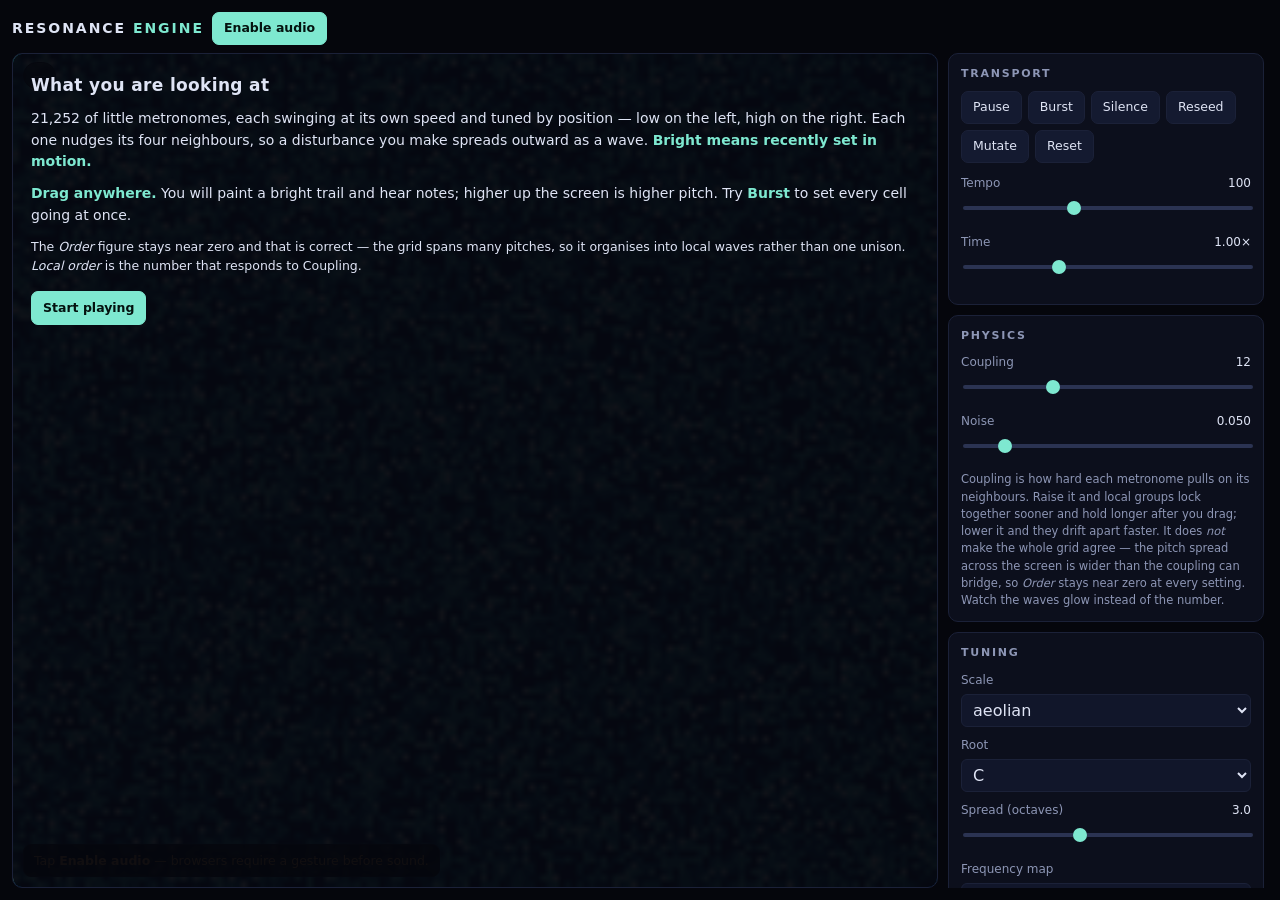
==== index.html @ ea71939d "resonance-engine: render the field at its real dynamic range The first thing a visitor saw was an ~8" ====
<!doctype html>
<!-- Generated by tools/build-standalone.mjs from src/page.template.html + src/*.js + styles.css.
Edit those and re-run the build; nothing here is hand-written. -->
<html lang="en">
<head>
<meta charset="utf-8">
<meta name="viewport" content="width=device-width, initial-scale=1, viewport-fit=cover">
<meta name="theme-color" content="#05060c">
<title>Resonance Engine — conduct a field of coupled oscillators</title>
<!--
  Generated from src/page.template.html + src/*.js by tools/build-standalone.mjs. One
  file, nothing fetched: it opens from disk, from a sandboxed preview pane, or
  from any static server. To change it, edit src/ and re-run that build.
-->
<meta name="description" content="A toroidal field of coupled oscillators that synchronises into waves and plays what it does.">
<style>
:root {
  --bg: #05060c;
  --panel: #0c0f1c;
  --panel-edge: #1b2138;
  --ink: #dfe4f5;
  --ink-dim: #8d96b5;
  --accent: #7ee8d0;
  --accent-warm: #ffb45c;
  --radius: 10px;
  /*
   * Inset from the edge of the glass. On a phone these become the notch and
   * home-indicator insets, which only read as non-zero when the viewport meta
   * carries `viewport-fit=cover`; without that, controls sit under the indicator.
   */
  --edge-top: 12px;
  --edge-right: 12px;
  --edge-bottom: 12px;
  --edge-left: 12px;
  /* Smallest comfortable touch target; WCAG 2.2 AAA asks for 44px. */
  --tap: 44px;
  color-scheme: dark;
}

/*
 * The template marker. Absent its stylesheet this paragraph is the only thing
 * on screen, because the stylesheet is precisely what is missing. In the built
 * page the rule below applies and the marker is gone.
 *
 * The failure this addresses is silent: opening the template directly loads no
 * CSS and no module, paints bare controls, and logs nothing at all, so it reads
 * as a broken app rather than the wrong file. See src/page.template.html.
 */
.not-a-page { display: none; }

* { box-sizing: border-box; }

html, body {
  margin: 0;
  /*
   * `dvh` rather than `vh`: on a phone the URL bar collapses and expands, and a
   * `vh` layout leaves either a gap or a permanently scrolled page.
   */
  height: 100%;
  height: 100dvh;
  overflow: hidden;
  background: var(--bg);
  color: var(--ink);
  font: 14px/1.5 ui-sans-serif, system-ui, "Segoe UI", Roboto, sans-serif;
  overscroll-behavior: none;
}

body {
  /* No text-cursor or callout while conducting: a drag is an instrument gesture,
     not a selection. */
  -webkit-tap-highlight-color: transparent;
  -webkit-touch-callout: none;
  user-select: none;
}

#app {
  display: flex;
  flex-direction: column;
  height: 100%;
  height: 100dvh;
  padding: var(--edge-top) var(--edge-right) 0 var(--edge-left);
  gap: 8px;
}

header {
  display: flex;
  align-items: center;
  gap: 8px;
  flex-wrap: wrap;
  flex: none;
}

/* The panel toggle exists only in the phone layout. */
#b-panel { display: none; }

header h1 {
  font-size: 14px;
  letter-spacing: 0.14em;
  text-transform: uppercase;
  margin: 0;
  font-weight: 600;
}

header h1 span { color: var(--accent); }

/*
 * Hints live over the canvas rather than in the layout. As a header paragraph
 * this cost ~90px of an 844px phone screen to state something true only until
 * the first tap; absolutely positioned it costs nothing and can fade itself out.
 *
 * They stack in a flex column pinned to the bottom of the stage, below the note
 * readout, because two independently positioned overlays over a canvas that can
 * be 198px tall (landscape phone) overlapped the readout and each other. In a
 * column they can only ever push one another, never collide.
 */
#hints {
  position: absolute;
  left: 10px;
  right: 10px;
  bottom: 10px;
  display: flex;
  flex-direction: column;
  align-items: flex-start;
  gap: 6px;
  pointer-events: none;
}

#audio-hint,
#touch-hint {
  margin: 0;
  padding: 7px 10px;
  border-radius: 8px;
  background: rgba(5, 6, 12, 0.78);
  border: 1px solid var(--panel-edge);
  font-size: 12.5px;
  line-height: 1.4;
}

#audio-hint { color: var(--accent-warm); }
#touch-hint { color: var(--ink-dim); }
#audio-hint[hidden], #touch-hint[hidden] { display: none; }

main {
  flex: 1;
  display: grid;
  grid-template-columns: minmax(0, 1fr) 320px;
  grid-template-rows: minmax(0, 1fr);
  gap: 10px;
  min-height: 0;
  padding-bottom: var(--edge-bottom);
}

#stage {
  position: relative;
  min-height: 0;
  min-width: 0;
  border: 1px solid var(--panel-edge);
  border-radius: var(--radius);
  overflow: hidden;
  background: #000;
}

#field {
  display: block;
  width: 100%;
  height: 100%;
  cursor: crosshair;
  /*
   * Without `none` a drag on the field is stolen by the browser's own scroll or
   * pinch gesture and the app never sees pointermove, which on a phone reads as
   * "the toy does nothing".
   */
  touch-action: none;
  /*
   * `image-rendering: pixelated` was removed deliberately. It was paired with a
   * backing store of 84x56 stretched to ~1084 CSS px, where it read as crisp
   * pixel-art but was actually a 12.9x nearest-neighbour upscale: cells were
   * visible as blocks and the wave structure was invisible. The grid is now
   * derived from this element's box (CELL_TARGET in app.js) so the store is near
   * 1:1 with device pixels, and there is nothing left to harden. Do not re-add
   * it as a "sharpness" fix -- with a correct store it only adds jaggies.
   */
}

#pulses {
  position: absolute;
  left: 0;
  right: 0;
  bottom: 0;
  height: 26px;
  pointer-events: none;
}

.pulse {
  position: absolute;
  bottom: 4px;
  width: var(--size, 10px);
  height: var(--size, 10px);
  margin-left: calc(var(--size, 10px) / -2);
  border-radius: 50%;
  background: radial-gradient(circle, #fff, var(--accent) 45%, transparent 70%);
  animation: rise 900ms ease-out forwards;
}

@keyframes rise {
  from { transform: translateY(0) scale(0.6); opacity: 0.95; }
  to { transform: translateY(-70px) scale(1.5); opacity: 0; }
}

#note-readout {
  position: absolute;
  top: 8px;
  left: 10px;
  font-variant-numeric: tabular-nums;
  font-size: 13px;
  padding: 3px 9px;
  border-radius: 999px;
  background: rgba(5, 6, 12, 0.62);
  border: 1px solid var(--panel-edge);
  color: var(--ink-dim);
  pointer-events: none;
}

#note-readout[data-kind="play"] { color: var(--accent-warm); }

#panel {
  overflow-y: auto;
  /* Keep scrolling inside the panel inertial but not rubber-band, so scrolling a
     slider list never drags the whole page. */
  overscroll-behavior: contain;
  padding-right: 4px;
  display: flex;
  flex-direction: column;
  gap: 10px;
}

#panel section {
  background: var(--panel);
  border: 1px solid var(--panel-edge);
  border-radius: var(--radius);
  padding: 12px;
}

#panel h2 {
  margin: 0 0 9px;
  font-size: 11px;
  letter-spacing: 0.16em;
  text-transform: uppercase;
  color: var(--ink-dim);
  font-weight: 600;
}

label {
  display: block;
  font-size: 12px;
  color: var(--ink-dim);
  margin-bottom: 9px;
}

label output {
  float: right;
  color: var(--ink);
  font-variant-numeric: tabular-nums;
}

/*
 * The thumb is drawn by the browser's native widget theme unless the whole
 * control is taken over, and that leaked into the golden images: the control
 * panel pose differed by ~5% between this machine's Chromium and a GitHub
 * runner's, with identical dimensions and every other Chromium pose matching
 * byte for byte. accent-color is only a hint -- it does not define geometry --
 * so appearance:none plus explicit track and thumb rules are what make the
 * panel render the same wherever it is painted. -moz- and -webkit- are both
 * required: neither engine implements the other's pseudo-element.
 */
input[type="range"] {
  width: 100%;
  accent-color: var(--accent);
  margin-top: 5px;
  appearance: none;
  background: transparent;
  height: 22px;
}

input[type="range"]::-webkit-slider-runnable-track {
  height: 4px;
  border-radius: 999px;
  background: #2b3352;
}

input[type="range"]::-webkit-slider-thumb {
  appearance: none;
  width: 14px;
  height: 14px;
  margin-top: -5px;
  border-radius: 999px;
  background: var(--accent);
  border: none;
}

input[type="range"]::-moz-range-track {
  height: 4px;
  border-radius: 999px;
  background: #2b3352;
}

input[type="range"]::-moz-range-thumb {
  width: 14px;
  height: 14px;
  border-radius: 999px;
  background: var(--accent);
  border: none;
}

select {
  width: 100%;
  margin-top: 5px;
  background: #11162a;
  color: var(--ink);
  border: 1px solid var(--panel-edge);
  border-radius: 6px;
  padding: 5px 7px;
  font: inherit;
  /* A select below 16px makes iOS zoom the whole page on focus. */
  font-size: 16px;
}

.buttons {
  display: flex;
  flex-wrap: wrap;
  gap: 6px;
  margin-bottom: 11px;
}

button {
  background: #141a30;
  color: var(--ink);
  border: 1px solid var(--panel-edge);
  border-radius: 7px;
  padding: 6px 11px;
  font: inherit;
  font-size: 12.5px;
  cursor: pointer;
  /* Buttons in the panel are tapped deliberately; pinch-zoom on them would be
     the wrong reading of the gesture. */
  touch-action: manipulation;
}

button:hover { border-color: var(--accent); }

button.primary {
  background: var(--accent);
  border-color: var(--accent);
  color: #04120f;
  font-weight: 600;
}

.toggles { display: grid; gap: 5px; }

.toggles label {
  display: flex;
  align-items: center;
  gap: 8px;
  margin: 0;
  color: var(--ink);
  font-size: 12.5px;
}

.toggles input { accent-color: var(--accent); margin: 0; }

.stats {
  display: grid;
  grid-template-columns: auto 1fr;
  gap: 3px 10px;
  margin: 0;
  font-size: 12px;
}

.stats dt { color: var(--ink-dim); }
.stats dd { margin: 0; text-align: right; font-variant-numeric: tabular-nums; }

.hint { font-size: 11.5px; color: var(--ink-dim); margin: 2px 0 0; }

#help ul { margin: 0; padding-left: 17px; font-size: 12px; color: var(--ink-dim); }
#help li { margin-bottom: 4px; }

kbd, code {
  background: #11162a;
  border: 1px solid var(--panel-edge);
  border-radius: 4px;
  padding: 0 4px;
  font-size: 11px;
}

r { cursor: help; opacity: 0.6; }

/*
 * Phone layout. The breakpoint is on width because the problem is horizontal:
 * a 320px sidebar next to a canvas does not fit, so the panel has to move.
 */
@media (max-width: 880px) {
  :root {
    --edge-top: max(10px, env(safe-area-inset-top));
    --edge-right: max(10px, env(safe-area-inset-right));
    --edge-bottom: max(10px, env(safe-area-inset-bottom));
    --edge-left: max(10px, env(safe-area-inset-left));
  }

  main {
    grid-template-columns: minmax(0, 1fr);
    grid-template-rows: minmax(0, 1fr) auto;
    gap: 8px;
  }

  /* The field is the instrument: it keeps the whole width and as much height as
     the panel is not using, and the panel collapses to a sheet it can dismiss. */
  #stage { grid-row: 1; }

  #panel {
    grid-row: 2;
    /*
     * A collapsible sheet. Scrolling the panel is what makes every control
     * reachable on a phone even though they cannot all fit at once, which is the
     * failure this layout is fixing: 15 of 23 controls used to sit below the
     * fold with nothing scrollable.
     */
    max-height: min(46dvh, 420px);
    overflow-y: auto;
    -webkit-overflow-scrolling: touch;
    padding-bottom: var(--edge-bottom);
  }

  /* When collapsed, the sheet shows nothing and the field owns the screen. */
  #panel[data-collapsed="true"] { display: none; }

  #b-panel { display: inline-block; }

  /*
   * The title, an accent button and the sheet toggle do not fit one row at
   * 390px, and a wrapped header costs the field another 45px of height.
   *
   * `nowrap` is what fixes it: a wrapping flex container breaks onto a second
   * line *before* it shrinks anything, so with `wrap` the toggle dropped to its
   * own row while the title stayed full width and would not compress.
   */
  header { flex-wrap: nowrap; }
  header h1 { flex: none; white-space: nowrap; }
  header button { flex: none; }
  /*
   * With wrapping gone, "Resonance Engine" beside two 44px buttons would now
   * simply clip. Dropping the second word beats an ellipsis on the product
   * name, and the word stays in the DOM so the accessible name is intact.
   */
  header h1 span { display: none; }

  /* Every control becomes a real touch target: 33px buttons and 20px sliders
     were below the 44px minimum and effectively unusable with a thumb. */
  button {
    min-height: var(--tap);
    font-size: 15px;
    padding: 10px 14px;
  }

  input[type="range"] {
    height: var(--tap);
    margin-top: 2px;
  }

  select { min-height: var(--tap); }

  label {
    font-size: 13px;
    margin-bottom: 14px;
  }

  .toggles label {
    min-height: var(--tap);
    font-size: 15px;
  }

  .toggles input { width: 22px; height: 22px; }

  /* Keyboard shortcuts are meaningless without a keyboard, and the list was the
     longest thing to scroll past. */
  #help { display: none; }

  .hint { font-size: 12.5px; }
}

/* Landscape phones are short: give the field the height and hide the sheet's
   chrome until it is asked for. */
@media (max-width: 880px) and (max-height: 500px) {
  /*
   * In landscape the viewport is short, so a sheet sized as a share of its
   * height leaves the canvas a 66px strip. Anchor the sheet to a small share
   * and guarantee the field the majority instead.
   */
  main { grid-template-rows: minmax(200px, 1fr) auto; }
  #panel { max-height: 40dvh; }
  /*
   * Two 45px buttons and a title cannot share a 390px-tall viewport's header
   * without wrapping onto a second line, which costs the field another 45px.
   * They still get `--tap` height; only the type shrinks.
   */
  header h1 { font-size: 12px; letter-spacing: 0.1em; }
  header button { font-size: 13px; padding: 8px 12px; }
  /*
   * A landscape phone leaves the canvas ~200px tall. Two hint bands at the foot
   * of a strip that height is most of the instrument, so they retire here and
   * the field is left alone.
   */
  #hints { display: none; }
}

/*
 * Screen-reader-only text. `clip-path: inset(50%)` rather than `display:none`,
 * which would remove it from the accessibility tree and defeat the purpose.
 */
.sr-only {
  position: absolute;
  width: 1px;
  height: 1px;
  margin: -1px;
  padding: 0;
  overflow: hidden;
  clip-path: inset(50%);
  white-space: nowrap;
  border: 0;
}

/*
 * First-run orientation. The field is otherwise a wall of moving pixels with no
 * clue as to what it means, and the honest summary from a first-time visitor was
 * "no idea what I'm looking at". It states the metaphor and the one gesture that
 * matters, then gets out of the way permanently.
 */
#intro {
  position: absolute;
  inset: 0;
  z-index: 3;
  /*
   * `flex-start`, not `center`: centring a block taller than its container
   * overflows equally at both ends, and the overflow at the top is clipped by
   * the stage with no way to scroll to it -- the heading simply disappeared on
   * a phone. Top-aligned with scrolling, everything is reachable.
   */
  display: flex;
  flex-direction: column;
  justify-content: flex-start;
  gap: 10px;
  padding: 18px;
  background: rgba(5, 6, 12, 0.95);
  font-size: 14px;
  line-height: 1.55;
  overflow-y: auto;
  -webkit-overflow-scrolling: touch;
}

#intro[hidden] { display: none; }

#intro h2 {
  margin: 0;
  font-size: 17px;
  letter-spacing: 0.02em;
}

#intro p { margin: 0; color: var(--ink); }
#intro strong { color: var(--accent); }
.intro-note { color: var(--ink-dim); font-size: 12.5px; }

#intro button {
  align-self: flex-start;
  margin-top: 6px;
}

/*
 * Reduced motion: the app *is* motion, so it cannot simply stop — the simulation
 * is the point. What can be removed is the gratuitous part: the rising pulse
 * particles and the panel's transitions. The field itself is left alone because
 * freezing it would leave a blank rectangle and no instrument, and a paused
 * field is available at any time from Pause.
 */
@media (prefers-reduced-motion: reduce) {
  .pulse { animation: none; display: none; }
  * { transition-duration: 0.01ms !important; }
}

/* The overlay sits over the canvas, so a phone needs the same tap target here. */
@media (max-width: 880px) {
  /*
   * The stage can be as short as 198px in landscape, which cannot hold this
   * text. Escaping the stage to cover the viewport is the only way the
   * explanation is readable rather than a clipped fragment.
   */
  #intro {
    position: fixed;
    inset: 0;
    padding: calc(18px + env(safe-area-inset-top)) 18px calc(18px + env(safe-area-inset-bottom));
    font-size: 15px;
  }
  #intro h2 { font-size: 19px; }
  #intro button { min-height: var(--tap); align-self: stretch; }
}

</style>
</head>
<body>
<!--
  Visible only when opened directly, which is the interesting case. styles.css
  hides it with a `display:none` rule; if that stylesheet has not loaded then
  neither has the rule, so the notice shows. No script involved, so it works
  before and entirely independently of the engine -- and the built page inlines
  the stylesheet, where the rule takes effect and removes it without a trace.
-->
<p class="not-a-page">
  <strong>This is the markup template, not the page.</strong>
  Open <code>index.html</code> in the root of the repository instead: it is
  generated from this file, with the stylesheet and engine inlined.
</p>
<div id="app">
  <header role="banner">
    <h1>Resonance <span>Engine</span></h1>
    <button id="b-audio" class="primary">Enable audio</button>
    <button id="b-panel" aria-expanded="true" aria-controls="panel">Hide</button>
  </header>

  <main>
    <div id="stage" role="main" aria-label="Oscillator field">
      <!-- width/height are a placeholder only: setupCanvasSize() derives the real
      backing-store size from the element CSS box at boot, so the grid adapts to
      the viewport instead of being upscaled from a fixed lattice. updateFieldLabel()
      then writes the true oscillator count into the aria-label. -->
      <canvas id="field" width="84" height="56" role="img"
        aria-label="Field of coupled oscillators. Bright areas are cells recently set in motion; the pattern drifts and organises on its own. Drag to conduct waves and play notes."></canvas>
      <div id="pulses" aria-hidden="true"></div>
      <output id="note-readout" aria-live="polite" aria-atomic="true"><span id="v-note">—</span></output>
      <!--
        The field itself is a canvas and cannot be explored, so the state panel
        is announced instead. Updated at a tenth of the frame rate on purpose:
        at 60 Hz a live region is unreadable noise, which is worse than nothing.
      -->
      <p id="sr-state" class="sr-only" role="status" aria-live="polite"></p>
      <div id="intro" role="dialog" aria-labelledby="intro-title" aria-describedby="intro-body">
        <h2 id="intro-title">What you are looking at</h2>
        <p id="intro-body">
          <span id="field-count">many thousands</span> of little metronomes, each
          swinging at its own speed and tuned by position — low on the left, high on
          the right. Each one nudges its four neighbours, so a disturbance you make
          spreads outward as a wave.
          <strong>Bright means recently set in motion.</strong>
        </p>
        <p>
          <strong>Drag anywhere.</strong> You will paint a bright trail and hear
          notes; higher up the screen is higher pitch. Try
          <strong>Burst</strong> to set every cell going at once.
        </p>
        <p class="intro-note">
          The <em>Order</em> figure stays near zero and that is correct — the grid
          spans many pitches, so it organises into local waves rather than one
          unison. <em>Local order</em> is the number that responds to Coupling.
        </p>
        <button id="b-intro" class="primary">Start playing</button>
      </div>
      <div id="hints">
        <p id="audio-hint">Tap <strong>Enable audio</strong> — browsers require a gesture before sound.</p>
        <p id="touch-hint" hidden>Drag to conduct · tap <strong>Hide</strong> for a full-size field</p>
      </div>
    </div>

    <aside id="panel" data-collapsed="false" aria-label="Controls">
      <section>
        <h2>Transport</h2>
        <div class="buttons">
          <button id="b-play">Pause</button>
          <button id="b-burst">Burst</button>
          <button id="b-clear">Silence</button>
          <button id="b-seed">Reseed</button>
          <button id="b-mutate">Mutate</button>
          <button id="b-reset">Reset</button>
        </div>
        <label>Tempo <output id="v-c-tempo"></output>
          <input id="c-tempo" type="range" min="40" max="200" step="1" value="100">
        </label>
        <label>Time <output id="v-c-speed"></output>
          <input id="c-speed" type="range" min="0.05" max="3" step="0.05" value="1">
        </label>
      </section>

      <section>
        <h2>Physics</h2>
        <label>Coupling <output id="v-c-coupling"></output>
          <input id="c-coupling" type="range" min="0" max="40" step="0.5" value="12">
        </label>
        <label>Noise <output id="v-c-noise"></output>
          <input id="c-noise" type="range" min="0" max="0.4" step="0.005" value="0.05">
        </label>
        <p class="hint">Coupling is how hard each metronome pulls on its neighbours. Raise it and local groups lock together sooner and hold longer after you drag; lower it and they drift apart faster. It does <em>not</em> make the whole grid agree — the pitch spread across the screen is wider than the coupling can bridge, so <em>Order</em> stays near zero at every setting. Watch the waves glow instead of the number.</p>
      </section>

      <section>
        <h2>Tuning</h2>
        <label>Scale
          <select id="c-scale"></select>
        </label>
        <label>Root
          <select id="c-root"></select>
        </label>
        <label>Spread (octaves) <output id="v-c-octaves"></output>
          <input id="c-octaves" type="range" min="1" max="6" step="0.5" value="3">
        </label>
        <label>Frequency map
          <select id="c-map"></select>
        </label>
        <label>Pitch from pointer
          <select id="c-play"></select>
        </label>
      </section>

      <section>
        <h2>Look</h2>
        <label>Palette
          <select id="c-palette"></select>
        </label>
        <div class="toggles">
          <label><input id="c-trails" type="checkbox"> Glow</label>
          <label><input id="c-waveform" type="checkbox"> Pulse strip</label>
        </div>
      </section>

      <section>
        <h2>Sound</h2>
        <label>Volume <output id="v-c-volume"></output>
          <input id="c-volume" type="range" min="0" max="1" step="0.01" value="0.75">
        </label>
        <label>Space <output id="v-c-space"></output>
          <input id="c-space" type="range" min="0" max="1" step="0.01" value="0.34">
        </label>
        <div class="toggles">
          <label><input id="c-auto" type="checkbox"> Field sounds</label>
          <label><input id="c-pointer" type="checkbox"> Pointer sounds</label>
          <label><input id="c-selfhear" type="checkbox"> Self-hearing</label>
        </div>
      </section>

      <section>
        <h2>Field state</h2>
        <dl class="stats">
          <dt>Order <r title="Kuramoto order parameter for the whole grid: 1 = locked, 0 = incoherent. Stays near zero here by design — the grid spans many pitches, so it organises into local waves rather than global unison.">?</r></dt><dd id="v-order">–</dd>
          <dt>Local order <r title="Synchrony within 7x7 neighbourhoods, averaged. This is the number coupling moves: the grid organises locally into waves and domains rather than as a whole.">?</r></dt><dd id="v-local">–</dd>
          <dt>Activity <r title="Share of cells still carrying energy from being conducted. Zero at rest: it responds to dragging the field, not to time passing.">?</r></dt><dd id="v-activity">–</dd>
          <dt>Voices</dt><dd id="v-voices">0</dd>
          <dt>FPS</dt><dd id="v-fps">–</dd>
          <dt>Seed</dt><dd id="v-seed">–</dd>
          <dt>Spread</dt><dd id="v-spread">–</dd>
          <dt>Scale</dt><dd id="v-scale">–</dd>
          <dt>Root</dt><dd id="v-root">–</dd>
        </dl>
      </section>

      <section id="help">
        <h2>How to play</h2>
        <ul>
          <li><strong>Drag</strong> on the field to push waves through it.</li>
          <li><strong>Drag with the button held</strong> to also sound notes along the pitch axis.</li>
          <li><strong>Right-click drag</strong> to damp the field instead of exciting it.</li>
          <li><strong>Home row <code>asdf…</code> / number row <code>q2w3e…</code></strong> play scale degrees.</li>
          <li><kbd>Space</kbd> pause · <kbd>B</kbd> burst · <kbd>C</kbd> silence · <kbd>M</kbd> mutate · <kbd>N</kbd> reseed · <kbd>R</kbd> reset</li>
        </ul>
      </section>
    </aside>
  </main>
</div>
<script>(()=>{function wt(n){let t=n>>>0;return function(){t=t+1831565813>>>0;let o=t;return o=Math.imul(o^o>>>15,o|1),o^=o+Math.imul(o^o>>>7,o|61),((o^o>>>14)>>>0)/4294967296}}var G=Math.PI*2;function E(n,t,e){return n<t?t:n>e?e:n}function _(n,t){let e=n%t;return e<0?e+t:e}function R(n,t){let e=t*2;return _(n+t,e)-t}var I={Horizontal:"horizontal",Vertical:"vertical",Diagonal:"diagonal",Radial:"radial",Uniform:"uniform"},P={Horizontal:"horizontal",Vertical:"vertical",Both:"both"},F={Ember:"ember",Abyss:"abyss",Verdant:"verdant",Mono:"mono"},xt=12,V={aeolian:[0,2,3,5,7,8,10],dorian:[0,2,3,5,7,9,10],lydian:[0,2,4,6,7,9,11],phrygian:[0,1,3,5,7,8,10],mixolydian:[0,2,4,5,7,9,10],wholeTone:[0,2,4,6,8,10],hirajoshi:[0,2,3,7,8],prometheus:[0,2,6,9,10]},nt=Object.keys(V),D=["C","C#","D","D#","E","F","F#","G","G#","A","A#","B"],St=48;function ne(n,t){if(n.length===0)throw new RangeError("empty frequency ramp");if(n.length===1)return n[0];let e=E(t,0,1)*(n.length-1),o=Math.floor(e),a=Math.min(n.length-1,o+1);return n[o]+(n[a]-n[o])*(e-o)}function ot(n,t){let{cols:e,rows:o,phase:a}=n;for(let r=0;r<o;r++){let s=(r-1+o)%o*e,c=r*e,l=(r+1)%o*e;for(let d=0;d<e;d++){let h=a[c+d],y=Math.abs(R(a[c+(d-1+e)%e]-h,.5))+Math.abs(R(a[c+(d+1)%e]-h,.5))+Math.abs(R(a[s+d]-h,.5))+Math.abs(R(a[l+d]-h,.5));t[c+d]=E(y/(4*.5),0,1)}}return t}var W=class{constructor(t,e,{coupling:o=12,noise:a=.02,damping:r=3.2}={}){this.cols=t,this.rows=e;let s=t*e;this.phase=new Float32Array(s),this.freq=new Float32Array(s),this.gain=new Float32Array(s),this.prevGain=new Float32Array(s),this.impulse=new Float32Array(s),this.omegaScale=1,this.t=0,this.couplingBase=o,this.noise=a,this.damping=r,this.mapType=I.Horizontal,this.mapOrigin=[0,0],this.mapSpan=[1,1],this._lap=new Float32Array(s)}index(t,e){return e*this.cols+t}colOf(t){return t%this.cols}rowOf(t){return Math.floor(t/this.cols)}positionNorm(t,e){switch(this.mapType){case I.Horizontal:return E((t-this.mapOrigin[0])/this.mapSpan[0],0,1);case I.Vertical:return E((e-this.mapOrigin[1])/this.mapSpan[1],0,1);case I.Diagonal:return E((t-this.mapOrigin[0]+e-this.mapOrigin[1])/(this.mapSpan[0]+this.mapSpan[1]),0,1);case I.Radial:{let o=(t-this.mapOrigin[0])/this.mapSpan[0],a=(e-this.mapOrigin[1])/this.mapSpan[1];return E(Math.hypot(o,a),0,1)}case I.Uniform:return .5;default:throw new RangeError(`unknown freq map: ${this.mapType}`)}}retune(t,e,o,a){this.mapType=e,this.mapOrigin=o,this.mapSpan=a;for(let r=0;r<this.rows;r++)for(let s=0;s<this.cols;s++)this.freq[this.index(s,r)]=ne(t,this.positionNorm(s,r))}randomize(t,{keepGains:e=!1}={}){let o=wt(t);for(let a=0;a<this.phase.length;a++)this.phase[a]=o(),e||(this.gain[a]=0,this.prevGain[a]=0,this.impulse[a]=0)}trigger(t){this.impulse[t]=1}stroke(t,e,o,a,r){let s=o*o;for(let c=-Math.ceil(o);c<=Math.ceil(o);c++)for(let l=-Math.ceil(o);l<=Math.ceil(o);l++){let d=l*l+c*c;if(d>s)continue;let h=this.index(_(t+l,this.cols),_(e+c,this.rows)),y=1-Math.sqrt(d)/(o+1e-6),M=a*y;if(this.gain[h]=Math.min(1.6,this.gain[h]+M),r!=null){let w=E(M*2.5,0,1),x=R(r-this.phase[h],.5);this.phase[h]=_(this.phase[h]+x*w,1)}}}step(t,{coupling:e,noise:o}){let a=[];if(!(t>0))return a;let{cols:r,rows:s,phase:c,freq:l,gain:d,impulse:h}=this,y=this._lap,M=this.omegaScale;for(let m=0;m<s;m++){let S=(m-1+s)%s*r,b=m*r,Zt=(m+1)%s*r;for(let L=0;L<r;L++){let te=(L-1+r)%r,ee=(L+1)%r,K=c[b+L];y[b+L]=R(c[b+te]-K,.5)+R(c[b+ee]-K,.5)+R(c[S+L]-K,.5)+R(c[Zt+L]-K,.5)}}let w=e*t,x=1-E(this.damping*t,0,1),C=o*Math.sqrt(t);for(let m=0;m<c.length;m++){let S=c[m]+(l[m]*M+w*y[m]*.25)*t;C>0&&(S+=(Math.random()-.5)*C),S+=d[m]*.06*t;let b=S>=1||S<0;c[m]=_(S,1),b&&(h[m]=1,a.push(m)),d[m]*=x}return this.t+=t,a}localOrder(t=7){let{cols:e,rows:o,phase:a}=this,r=0,s=0;for(let c=0;c+t<=o;c+=t)for(let l=0;l+t<=e;l+=t){let d=0,h=0;for(let M=c;M<c+t;M++)for(let w=l;w<l+t;w++){let x=2*Math.PI*a[M*e+w];d+=Math.cos(x),h+=Math.sin(x)}let y=t*t;r+=Math.hypot(d/y,h/y),s+=1}return s>0?r/s:0}orderParameter(){let t=0,e=0;for(let a=0;a<this.phase.length;a++){let r=this.phase[a]*G;t+=Math.cos(r),e+=Math.sin(r)}let o=this.phase.length;return Math.hypot(t/o,e/o)}activity(){let t=0;for(let e=0;e<this.gain.length;e++)t+=this.gain[e]>.05?1:0;return t/this.gain.length}meanFrequency(){let t=0;for(let e=0;e<this.freq.length;e++)t+=this.freq[e];return t/this.freq.length}};function at(n){return 440*Math.pow(2,(n-69)/12)}function bt(n){return(Math.round(n)%12+12)%12}function At(n){let t=String(n).trim().toUpperCase().replace(/B#/g,"C"),e=D.indexOf(t);if(e<0)throw new RangeError(`unknown note name: ${n}`);return e}function Ct(n){let t=Math.round(n);return`${D[(t%12+12)%12]}${Math.floor(t/12)-1}`}function rt(n,t,e,o=xt){let a=V[t];if(!a)throw new RangeError(`unknown scale: ${t}`);let r=a.length,s=Math.floor(n/r),c=(n%r+r)%r,l=Math.floor(c),d=c-l,h=l===r-1?12:a[l+1];return St+e+s*12+a[l]+(h-a[l])*d}function Tt(n){return Math.round(n)}var oe=.12;var Y=class{constructor({maxVoices:t=12}={}){this.ctx=null,this.ready=!1,this.maxVoices=t,this._voices=[]}async init(){if(this.ctx)return this.ready;let t=window.AudioContext||window.webkitAudioContext;if(!t)throw new Error("Web Audio is not available in this browser");let e=new t({latencyHint:"interactive"}),o=e.createGain();o.gain.value=.7;let a=e.createDynamicsCompressor();a.threshold.value=-8,a.knee.value=6,a.ratio.value=8,a.attack.value=.004,a.release.value=.18;let r=e.createChannelSplitter(2),s=e.createChannelMerger(2),c=e.createDelay(2);c.delayTime.value=.19;let l=e.createDelay(2);l.delayTime.value=.271;let d=e.createGain(),h=e.createGain(),y=e.createBiquadFilter(),M=e.createBiquadFilter();y.type=M.type="lowpass",y.frequency.value=M.frequency.value=2600;let w=e.createGain();w.gain.value=.42;let x=e.createGain();x.gain.value=.3;let C=e.createGain(),m=e.createGain();C.gain.value=m.gain.value=.85,o.connect(a),a.connect(e.destination),x.connect(r),r.connect(d,0),r.connect(h,1),d.gain.value=.45,h.gain.value=.45,d.connect(c),h.connect(l),c.connect(y),l.connect(M),y.connect(w),M.connect(w),w.connect(d),w.connect(h),y.connect(C),M.connect(m),C.connect(s,0,0),m.connect(s,0,1),s.connect(o);let S=e.createConvolver();S.buffer=this._impulseResponse(e,2.6,3.2);let b=e.createGain();return b.gain.value=.5,x.connect(S),S.connect(b),b.connect(o),this.ctx=e,this.nodes={master:o,send:x,feedback:w,reverbReturn:b},this.ready=!0,!0}_impulseResponse(t,e,o){let a=Math.floor(t.sampleRate*e),r=t.createBuffer(2,a,t.sampleRate);for(let s=0;s<2;s++){let c=r.getChannelData(s);for(let l=0;l<a;l++){let d=l/a;c[l]=(Math.random()*2-1)*Math.pow(1-d,o)}}return r}async resume(t=1500){return this.ctx||await this.init(),this.ctx.state==="suspended"&&await Promise.race([this.ctx.resume().catch(()=>{}),new Promise(e=>setTimeout(e,t))]),this.ctx.state==="running"}get now(){return this.ctx?this.ctx.currentTime:0}setMasterVolume(t){this.nodes&&(this.nodes.master.gain.value=t)}setSpace(t){this.nodes&&(this.nodes.send.gain.value=t,this.nodes.feedback.gain.value=.55*t)}playNote(t){if(!this.ready||this._voices.length>=this.maxVoices)return null;let e=this.ctx,o=Math.max(e.currentTime+.002,t.at??e.currentTime+oe),a=at(t.midi),r=Math.max(.02,Math.min(1,t.velocity)),s=t.duration??this._durationForMidi(t.midi),c=e.createGain();c.gain.setValueAtTime(0,o);let l=.26*r;c.gain.linearRampToValueAtTime(l,o+.006),c.gain.exponentialRampToValueAtTime(l*.28,o+s*.35),c.gain.exponentialRampToValueAtTime(1e-4,o+s);let d=e.createStereoPanner();d.pan.value=Math.max(-1,Math.min(1,t.pan??0)),c.connect(d),d.connect(this.nodes.master),d.connect(this.nodes.send);let h=[{ratio:1,gain:1,type:"sine"},{ratio:2.01,gain:.32,type:"sine"},{ratio:.5,gain:.4,type:"triangle"}],y=[];for(let m of h){let S=e.createOscillator();S.type=m.type,S.frequency.setValueAtTime(a*m.ratio,o);let b=e.createGain();b.gain.value=m.gain,S.connect(b),b.connect(c),y.push(S)}let M=e.createOscillator();M.frequency.value=4.2+t.midi%7;let w=e.createGain();w.gain.value=a*.004,M.connect(w),w.connect(y[0].frequency),y.push(M);let x=this._noiseBurst(e,o,a);if(x){let m=e.createGain();m.gain.setValueAtTime(.16*r,o),m.gain.exponentialRampToValueAtTime(1e-4,o+.07),x.connect(m),m.connect(c)}let C=o+s+.05;for(let m of y)m.start(o),m.stop(C);return this._reap(C,c),{when:o,duration:s,stopAt:C}}_noiseBurst(t,e,o){let a=Math.floor(t.sampleRate*.08),r=t.createBuffer(1,a,t.sampleRate),s=r.getChannelData(0);for(let d=0;d<a;d++)s[d]=(Math.random()*2-1)*(1-d/a);let c=t.createBufferSource();c.buffer=r;let l=t.createBiquadFilter();return l.type="bandpass",l.frequency.value=Math.min(12e3,o*6),l.Q.value=1.4,c.connect(l),c.start(e),c.stop(e+.09),l}_durationForMidi(t){let e=Math.max(24,Math.min(108,t));return Math.max(.18,3.4*Math.pow(2,(54-e)/14))}_reap(t,e){let o=(t-this.ctx.currentTime+.25)*1e3,a=setTimeout(()=>{e.disconnect(),this._voices=this._voices.filter(r=>r!==a)},Math.max(0,o));this._voices.push(a)}activeVoices(){return this._voices.length}suspend(){return this.ctx&&this.ctx.state==="running"?this.ctx.suspend():Promise.resolve()}};var j=class{constructor({maxVoices:t=5,autoBudget:e=.35,humanize:o=.012,velocityGate:a=.09}={}){this.queue=[],this.maxVoices=t,this.autoBudget=e,this.humanize=o,this.velocityGate=a,this._autoCredit=0,this._last=new Map}enqueueManual(t){this.queue.push({...t,source:"manual"})}collectAuto(t,e,o){this._autoCredit+=this.autoBudget;for(let a of e){if(this._autoCredit<1)break;let r=o(a);if(!r||r.gain<this.velocityGate)continue;let s=this._last.get(a);s!==void 0&&t-s<.08||(this._last.set(a,t),this._autoCredit-=1,this.queue.push({degree:Tt(r.degree),velocity:Math.min(1,r.gain),pan:r.pan,col:r.col,row:r.row,time:t+(Math.random()-.5)*this.humanize,duration:null,source:"auto"}))}}takeDue(t){let e=[],o=[];for(let a of this.queue)a.time<=t?e.push(a):o.push(a);return this.queue=o,e.sort((a,r)=>a.time-r.time),e}clear(){this.queue.length=0,this._last.clear(),this._autoCredit=0}};function it(n,t){return n*V[t].length}function Bt(n,t){let e=3+Math.log2(Math.max(1,t));return Math.pow(2,-e/2+E(n,0,1)*e)}var st={[F.Ember]:[[0,8,6,18],[.32,74,20,64],[.58,176,46,60],[.8,246,138,42],[1,255,240,196]],[F.Abyss]:[[0,3,5,16],[.3,12,44,96],[.55,26,122,168],[.78,82,214,214],[1,240,255,255]],[F.Verdant]:[[0,6,12,10],[.36,22,82,58],[.62,96,164,60],[.84,214,226,96],[1,252,255,232]],[F.Mono]:[[0,4,4,6],[.45,44,46,54],[.78,150,154,162],[1,255,255,255]]},It=Object.keys(st);function X(n){let t=st[n]??st[F.Abyss],e=new Uint8ClampedArray(256*3);for(let o=0;o<256;o++){let a=o/255,r=t.length-1;for(;r>1&&t[r][0]>a;)r--;let[s,c,l,d]=t[r],[h,y,M,w]=t[Math.min(t.length-1,r+1)],x=h-s||1,C=Math.min(1,Math.max(0,(a-s)/x));e[o*3]=c+(y-c)*C,e[o*3+1]=l+(M-l)*C,e[o*3+2]=d+(w-d)*C}return e}var ae=.12,Z=6,_t=26e3,p=84,f=56,ht=24301,Dt=[["c-tempo","tempo"],["c-speed","speed"],["c-coupling","coupling"],["c-noise","noise"],["c-octaves","octaves"],["c-volume","volume"],["c-space","space"]],re=[["c-scale","scale",String],["c-root","root",n=>n.toUpperCase()],["c-map","map",String],["c-play","playMode",String],["c-palette","palette",String]],Nt=[["c-auto","autoSound"],["c-pointer","pointerSound"],["c-selfhear","selfHear"],["c-trails","motionTrails"],["c-waveform","showWaveform"]],i={running:!0,tempo:100,speed:1,coupling:12,noise:.05,octaves:3,scale:"aeolian",root:"C",map:I.Diagonal,playMode:P.Both,palette:F.Abyss,volume:.75,space:.34,autoSound:!0,pointerSound:!0,motionTrails:!0,selfHear:!0,showWaveform:!0,seed:ht},A=document.getElementById("field"),T=A.getContext("2d",{alpha:!1});function ie(n,t){let e=Math.max(8,Math.floor((n||0)/Z)),o=Math.max(8,Math.floor((t||0)/Z));if(e*o<=_t)return{cols:e,rows:o};let a=Math.sqrt(_t/(e*o));return{cols:Math.max(8,Math.floor(e*a)),rows:Math.max(8,Math.floor(o*a))}}{let n=A.getBoundingClientRect(),{cols:t,rows:e}=ie(n.width||84*Z,n.height||56*Z);p=t,f=e}var u=new W(p,f,{coupling:i.coupling}),g=new Y,U=new j({maxVoices:5}),Rt=T.createImageData(p,f),ct=document.createElement("canvas"),bn=ct.getContext("2d"),q=X(i.palette),Ft=new Float32Array(p*f),Ot=new Float32Array(p*f),Q=new Float32Array(p*f),Lt=new Float32Array(p*f),O=new Float32Array(p*f),ft=0,kt=performance.now(),lt=60,Gt=0,ut=null,J=[];function Vt(n,t){let e=new Float64Array(n);for(let o=0;o<n;o++)e[o]=Bt(n>1?o/(n-1):0,t);return e}function se(n){let t=0;for(let e of n)t=Math.max(t,e);return Math.max(1,t)}var dt=Vt(p,i.octaves);function k(){dt=Vt(p,i.octaves),u.retune(dt,i.map,[p/2,f/2],[p,f])}function ce(){ct.width=p,ct.height=f,O=new Float32Array(p*f)}var le=.9,ue=1.15,de=.25;var qt=.06,me=.98,pe=.02,he=.98,fe=2.5;function ge(n,t,e){let o=.5+.5*Math.cos(t*G);return E(n*le+o*de+Math.min(e,1)*ue,0,1)}function ye(n,t){let e=n.length;Q.set(n),Q.sort();let o=Q[Math.floor(e*pe)],r=Q[Math.min(e-1,Math.floor(e*he))]-o;if(!(r>1e-6))return t.set(n),0;let s=Math.min((me-qt)/r,fe);for(let c=0;c<e;c++)t[c]=E(qt+(n[c]-o)*s,0,1);return s}function ve(){ot(u,Ft);for(let t=0;t<p*f;t++)Ot[t]=ge(Ft[t],u.phase[t],u.gain[t]);ye(Ot,Lt);let n=Rt.data;for(let t=0;t<p*f;t++){let e=Math.min(255,Math.round(Lt[t]*255))*3,o=t*4;n[o]=q[e],n[o+1]=q[e+1],n[o+2]=q[e+2],n[o+3]=255}T.putImageData(Rt,0,0)}function Ee(){T.globalCompositeOperation="lighter";for(let n=0;n<f;n++)for(let t=0;t<p;t++){let e=n*p+t,o=u.gain[e];o<.06||(T.fillStyle=`rgba(${q[762]}, ${q[763]}, ${q[764]}, ${Math.min(.5,o*.4)})`,T.beginPath(),T.arc(t+.5,n+.5,Math.max(.5,o*2.6),0,G),T.fill())}T.globalCompositeOperation="source-over"}var v={active:!1,col:0,row:0,lastCol:0,lastRow:0,velocity:0,type:"mouse"};function mt(n){let t=A.getBoundingClientRect(),e=Math.floor((n.clientX-t.left)/t.width*p),o=Math.floor((n.clientY-t.top)/t.height*f);return{col:_(e,p),row:_(o,f)}}function Me(n,t){switch(i.playMode){case P.Horizontal:return n/(p-1);case P.Vertical:return t/(f-1);case P.Both:return n/(p-1)*.6+(1-t/(f-1))*.4;default:throw new RangeError(`unknown play mode: ${i.playMode}`)}}function gt(n,t){let e=it(i.octaves,i.scale);return Me(n,t)*e}function Pt(n){let{col:t,row:e}=mt(n),o=t-v.lastCol,a=e-v.lastRow;v.velocity=E(Math.hypot(o,a)/6,0,1);let r=Math.hypot(o,a),s=Math.max(1,Math.ceil(r/2));for(let c=0;c<s;c++){let l=c/s,d=Math.round(v.lastCol+o*l),h=Math.round(v.lastRow+a*l);u.stroke(d,h,3.2,.075+v.velocity*.1,null)}(n.buttons===1||n.type==="pointerdown")&&$t(t,e,.55+v.velocity*.45),v.lastCol=v.col=t,v.lastRow=v.row=e,v.active=!0}function $t(n,t,e){let o=gt(n,t),a=yt(o);ut={midi:a,degree:o,col:n,row:t};let r=Ht(n);u.stroke(n,t,6.5,.85+e*.5,null),i.pointerSound&&U.enqueueManual({degree:o,velocity:e,pan:r,time:g.now+.01,duration:null}),i.selfHear&&we(a),zt(n,t),Wt(o,a,"play")}function Ht(n){return(n+.5)/p*2-1}function yt(n){return rt(n,i.scale,At(i.root))}function we(n){let t=Math.pow(2,(n-60)/24)-1;u.omegaScale=E(u.omegaScale+t*.5,.55,1.9)}function zt(n,t){O[t*p+n]=1}var xe=.05;function Se(n){let t=Math.min(xe,1/(24*se(dt))),e=n,o=0,a=ft;for(;e>0&&o<8;){let r=Math.min(t,e),s=u.step(r,{coupling:i.coupling,noise:i.noise});i.autoSound&&s.length&&U.collectAuto(a,s,c=>{let l=u.colOf(c),d=u.rowOf(c);return{degree:gt(l,d),gain:u.gain[c],col:l,row:d,pan:Ht(l)}}),e-=r,o+=1}}function be(){let n=U.takeDue(g.now+ae);for(let t of n){let e=yt(t.degree);g.playNote({midi:e,velocity:t.velocity,pan:t.pan,duration:t.duration,at:t.time})&&(t.source==="auto"&&zt(t.col,t.row),i.showWaveform&&Ae(bt(e),t.velocity))}}function Ae(n,t){let e=document.getElementById("pulses");if(!e)return;let o=document.createElement("span");for(o.className="pulse",o.style.left=`${n/12*100}%`,o.style.setProperty("--size",`${6+t*16}px`),e.appendChild(o),o.addEventListener("animationend",()=>o.remove());e.childElementCount>40;)e.firstElementChild?.remove()}function Ce(){ve(),i.motionTrails&&Ee(),Te()}function Te(){let n=!1;for(let t=0;t<O.length;t++)if(O[t]>.01){n=!0;break}if(n){T.save(),T.globalCompositeOperation="lighter";for(let t=0;t<O.length;t++){if(O[t]<=.01)continue;O[t]*=.9;let e=Math.min(.9,O[t]);T.fillStyle=`rgba(255,255,255,${e})`,T.fillRect(t%p,Math.floor(t/p),1,1)}T.restore()}}function Ut(n){Gt+=1;let t=Math.min(.05,(n-kt)/1e3);kt=n,lt=lt*.9+1/Math.max(1e-4,t)*.1,i.running&&(ft+=t,Se(t),be(),Be(t)),Ce(),Re(),requestAnimationFrame(Ut)}function Be(n){u.omegaScale+=(1-u.omegaScale)*E(n*.35,0,1)}var B={fps:document.getElementById("v-fps"),order:document.getElementById("v-order"),local:document.getElementById("v-local"),activity:document.getElementById("v-activity"),voices:document.getElementById("v-voices"),note:document.getElementById("v-note"),scale:document.getElementById("v-scale"),root:document.getElementById("v-root"),spread:document.getElementById("v-spread")},Kt="resonance-intro-seen",Ie=120,_e=0;function Re(){let n=_e++;n%Ie===0&&qe(),n%12===0&&(B.fps.textContent=lt.toFixed(0),B.order.textContent=u.orderParameter().toFixed(3),B.local.textContent=u.localOrder().toFixed(3),B.activity.textContent=`${(u.activity()*100).toFixed(0)}%`,B.voices.textContent=String(g._voices.length))}function Wt(n,t,e){B.note.textContent=`${Ct(t)} \xB7 ${t.toFixed(1)}`,B.note.dataset.kind=e}function z(){B.scale.textContent=i.scale,B.root.textContent=i.root,B.spread.textContent=`${i.octaves.toFixed(1)} oct`}function tt(n,t,e){let o=document.getElementById(`v-${n}`);o&&(o.textContent=Fe(t,e))}function N(n,t,e,o){let a=document.getElementById(n);a.value=String(i[t]),a.dataset.stateKey=t;let r=()=>{let s=e?e(a.valueAsNumber):a.valueAsNumber;i[t]=s,tt(n,t,s),o&&o()};r(),a.addEventListener("input",r)}function Yt(){for(let[n,t]of Dt)tt(n,t,i[t])}function Fe(n,t){return n==="octaves"?`${t.toFixed(1)}`:n==="volume"||n==="space"?`${Math.round(t*100)}%`:n==="coupling"?t.toFixed(0):n==="noise"?t.toFixed(3):n==="speed"?`${t.toFixed(2)}\xD7`:String(t)}function $(n,t,e,o){let a=document.getElementById(n);a.value=String(i[t]);let r=()=>{i[t]=e(a.value),o&&o()};a.addEventListener("change",r),r()}function Oe(n,t,e){let o=document.getElementById(n);o.checked=i[t];let a=()=>{i[t]=o.checked,e&&e()};o.addEventListener("change",a),a()}function H(n,t,e){let o=document.getElementById(n);o.textContent="",t.forEach((a,r)=>{let s=document.createElement("option");s.value=String(a),s.textContent=e?e[r]:String(a),o.appendChild(s)})}function Le(){H("c-scale",nt),H("c-root",D),H("c-map",Object.values(I)),H("c-play",Object.values(P)),H("c-palette",It),N("c-tempo","tempo"),N("c-speed","speed"),N("c-coupling","coupling",void 0,()=>{u.couplingBase=i.coupling}),N("c-noise","noise"),N("c-octaves","octaves",void 0,k),N("c-volume","volume",void 0,()=>g.setMasterVolume(i.volume)),N("c-space","space",void 0,()=>g.setSpace(i.space)),$("c-scale","scale",String,()=>{k(),z()}),$("c-root","root",n=>n.toUpperCase(),()=>{k(),z()}),$("c-map","map",String,k),$("c-play","playMode",String),$("c-palette","palette",String,()=>{q=X(i.palette)});for(let[n,t]of Nt)Oe(n,t);document.getElementById("b-play").addEventListener("click",Xt),document.getElementById("b-seed").addEventListener("click",()=>et(null)),document.getElementById("b-clear").addEventListener("click",Qt),document.getElementById("b-burst").addEventListener("click",Et),document.getElementById("b-mutate").addEventListener("click",Jt),document.getElementById("b-reset").addEventListener("click",Mt),document.getElementById("b-audio").addEventListener("click",vt),document.getElementById("b-panel").addEventListener("click",Pe),document.getElementById("b-intro").addEventListener("click",pt)}function ke(){let n=document.getElementById("intro"),t=!1;try{t=window.sessionStorage.getItem(Kt)==="seen"}catch{t=!1}if(t){n.hidden=!0;return}window.addEventListener("keydown",e=>{e.key==="Escape"&&!n.hidden&&pt()}),n.addEventListener("pointerdown",e=>{e.target.closest("button")||(pt(),A.dispatchEvent(new PointerEvent(e.type,{pointerId:e.pointerId,pointerType:e.pointerType,isPrimary:e.isPrimary,bubbles:!0,cancelable:!0,clientX:e.clientX,clientY:e.clientY,buttons:e.buttons,button:e.button})))},{capture:!0})}function pt(){document.getElementById("intro").hidden=!0;try{window.sessionStorage.setItem(Kt,"seen")}catch{}}function qe(){let n=document.getElementById("sr-state");n.textContent=[`Order ${u.orderParameter().toFixed(2)}`,`local order ${u.localOrder().toFixed(2)}`,`${g._voices.length} voices`].join(", ")}function jt(n){i.running=n,document.getElementById("b-play").textContent=n?"Pause":"Run",n?vt():g.suspend()}function Pe(){let n=document.getElementById("panel"),t=document.getElementById("b-panel"),e=n.dataset.collapsed!=="true";n.dataset.collapsed=e?"true":"false",t.setAttribute("aria-expanded",e?"false":"true"),t.textContent=e?"Controls":"Hide"}function Xt(){jt(!i.running)}async function vt(){let n=await g.resume();g.setMasterVolume(i.volume),g.setSpace(i.space);let t=document.getElementById("audio-hint");return n?(document.getElementById("b-audio").hidden=!0,t.hidden=!0):t.textContent="No audio device available. The simulation still runs, visuals only.",n}function De(){let n=document.getElementById("touch-hint");if(!window.matchMedia("(hover: none) and (pointer: coarse)").matches)return;n.hidden=!1;let e=()=>{n.hidden=!0,A.removeEventListener("pointerdown",e)};A.addEventListener("pointerdown",e,{once:!0})}function et(n){let t=n??Math.floor(Math.random()*4294967295);i.seed=t,u.randomize(t),document.getElementById("v-seed").textContent=`0x${t.toString(16).slice(0,8)}`}function Qt(){for(let n=0;n<u.gain.length;n++)u.gain[n]=0,u.impulse[n]=0;O.fill(0),U.clear()}function Et(){u.phase.fill(0);for(let n=0;n<u.gain.length;n++)u.gain[n]=Math.max(u.gain[n],.35)}function Jt(){let n=nt;i.scale=n[Math.floor(Math.random()*n.length)],i.root=D[Math.floor(Math.random()*D.length)],i.coupling=E(6+Math.random()*30,0,40),i.octaves=E(1.5+Math.random()*4,1,6),document.getElementById("c-scale").value=i.scale,document.getElementById("c-root").value=i.root,document.getElementById("c-coupling").value=String(i.coupling),document.getElementById("c-octaves").value=String(i.octaves),Yt(),u.couplingBase=i.coupling,k(),z()}function Mt(){Object.assign(i,{running:!0,tempo:100,speed:1,coupling:12,noise:.05,octaves:3,scale:"aeolian",root:"C",map:I.Diagonal,playMode:P.Both,palette:F.Abyss,volume:.75,space:.34,autoSound:!0,pointerSound:!0,motionTrails:!0,selfHear:!0,showWaveform:!0});for(let[n,t]of Dt)document.getElementById(n).value=String(i[t]);for(let[n,t]of re)document.getElementById(n).value=String(i[t]);for(let[n,t]of Nt)document.getElementById(n).checked=i[t];Yt(),u.couplingBase=i.coupling,u.omegaScale=1,g.setMasterVolume(i.volume),g.setSpace(i.space),k(),z(),et(ht)}var Ne=[["a","s","d","f","g","h","j","k"],["z","x","c","v","b","n","m"]],Ge={" ":"toggle-run",b:"burst",c:"silence",m:"mutate",n:"reseed",r:"reset"};function Ve(n){for(let[t,e]of Ne.entries()){let o=e.indexOf(n);if(o>=0)return t*e.length+o}return null}function $e(n){let t=it(i.octaves,i.scale),e=Math.round(n/Math.max(1,t-1)*(p-1)),o=Math.round((1-n/Math.max(1,t-1))*(f-1));return{col:E(e,0,p-1),row:E(o,0,f-1)}}function He(){window.addEventListener("keydown",n=>{if(n.target instanceof HTMLInputElement)return;let t=n.key.toLowerCase(),e=Ge[t];if(e!==void 0)switch(n.preventDefault(),J.push(e),J.length>32&&J.shift(),e){case"toggle-run":Xt();return;case"burst":Et();return;case"silence":Qt();return;case"mutate":Jt();return;case"reseed":et(null);return;case"reset":Mt();return;default:throw new RangeError(`unhandled command: ${e}`)}let o=Ve(t);if(o===null)return;n.preventDefault();let{col:a,row:r}=$e(o);$t(a,r,.8)})}function ze(){A.width=p,A.height=f}function Ue(){let t=(p*f).toLocaleString("en-US"),e=document.getElementById("field-count");e&&(e.textContent=t);let o=`Field of ${t} coupled oscillators. Bright areas are cells recently set in motion; the pattern drifts and organises on its own. Drag to conduct waves and play notes.`;A.setAttribute("aria-label",o)}function Ke(){ze(),ce(),Ue(),Le(),z(),et(ht),k(),A.addEventListener("pointerdown",t=>{try{A.setPointerCapture(t.pointerId)}catch{}v.active=!0,v.type=t.pointerType||"mouse";let e=mt(t);v.lastCol=e.col,v.lastRow=e.row,Pt(t)}),A.addEventListener("pointermove",t=>{let e=mt(t);if(v.type==="mouse"&&t.buttons===0&&!v.active){v.lastCol=e.col,v.lastRow=e.row,We(e.col,e.row);return}v.active&&Pt(t)});let n=()=>{v.active=!1};A.addEventListener("pointerup",n),A.addEventListener("pointercancel",n),A.addEventListener("contextmenu",t=>t.preventDefault()),He(),De(),ke(),requestAnimationFrame(Ut)}function We(n,t){let e=gt(n,t);Wt(e,yt(e),"hover")}function Ye(){window.__resonance={state:i,field:u,audio:g,scheduler:U,tickCounter:()=>Gt,clockValue:()=>ft,setRunning:jt,setCoupling(n){i.coupling=n,u.couplingBase=n,document.getElementById("c-coupling").value=String(n),tt("c-coupling","coupling",n)},setNoise(n){i.noise=n,document.getElementById("c-noise").value=String(n),tt("c-noise","noise",n)},computeDisagreement:n=>ot(u,n),async settlePose(n){switch(B.note.textContent="\u2014",delete B.note.dataset.kind,n){case"idle":{i.seed=12648430,u.randomize(i.seed),u.omegaScale=1;for(let t=0;t<400;t++)u.step(1/120,{coupling:i.coupling,noise:0});return"idle"}case"wavefront":{i.seed=335591,u.randomize(i.seed);for(let t=0;t<f;t++)for(let e=0;e<p;e++){let o=u.index(e,t);u.phase[o]=_((e+t)/26,1);let a=Math.abs((e+t)%26-3);u.gain[o]=a<2?.5:0}return"wavefront"}case"locked":return i.seed=659918,u.randomize(i.seed),u.phase.fill(.25),u.gain.fill(0),"locked";case"chrome":return"chrome";default:throw new RangeError(`unknown pose: ${n}`)}},setVisuals({palette:n,scale:t,root:e,map:o}){n!==void 0&&(i.palette=n,q=X(n),document.getElementById("c-palette").value=n),t!==void 0&&(i.scale=t),e!==void 0&&(i.root=e),o!==void 0&&(i.map=o),document.getElementById("c-scale").value=i.scale,document.getElementById("c-root").value=i.root,document.getElementById("c-map").value=i.map,k()},burst:Et,resetDefaults:Mt,lastPlayedMidi:()=>ut?ut.midi:null,probeCommands:()=>{let n=0;for(let t of u.gain)n+=t;return{gainSum:n,order:u.orderParameter(),commandLog:[...J]}},enableAudioForTest:vt,audioReady:()=>g.ready,voiceCount:()=>g.activeVoices(),audioContextState:()=>g.ctx?g.ctx.state:"none",attachAnalyserForTest(){if(g._analyser)return g._analyser;let n=g.ctx.createAnalyser();return n.fftSize=2048,g.nodes.master.connect(n),g._analyser=n,n}}}Ke();Ye();})();
</script>
</body>
</html>
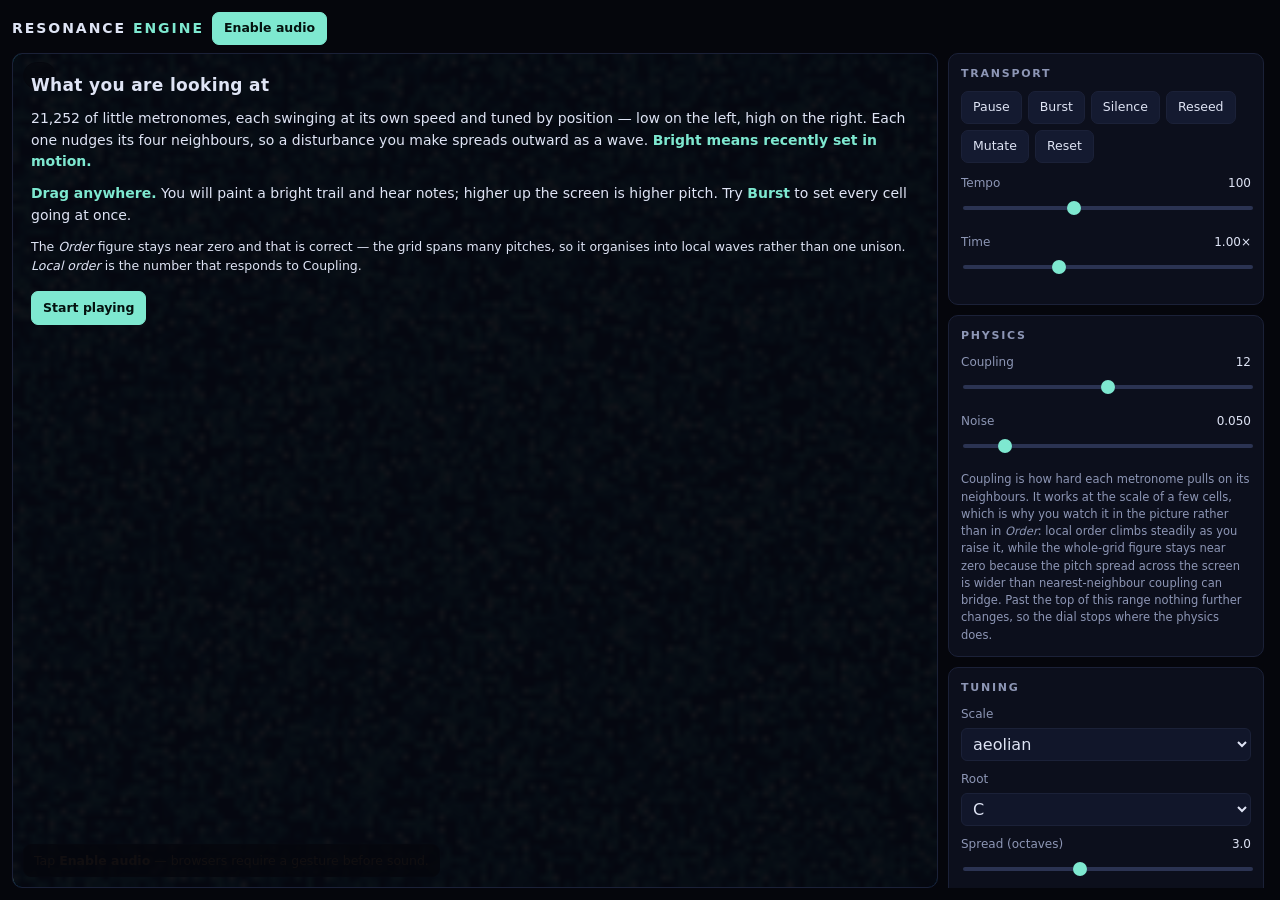
==== commit 1ae92bd4: "resonance-engine: stop the coupling dial at 24, where the physics stops The slider ran 0..40 but the" ====
--- a/index.html
+++ b/index.html
@@ -689,12 +689,12 @@
       <section>
         <h2>Physics</h2>
         <label>Coupling <output id="v-c-coupling"></output>
-          <input id="c-coupling" type="range" min="0" max="40" step="0.5" value="12">
+          <input id="c-coupling" type="range" min="0" max="24" step="0.5" value="12">
         </label>
         <label>Noise <output id="v-c-noise"></output>
           <input id="c-noise" type="range" min="0" max="0.4" step="0.005" value="0.05">
         </label>
-        <p class="hint">Coupling is how hard each metronome pulls on its neighbours. Raise it and local groups lock together sooner and hold longer after you drag; lower it and they drift apart faster. It does <em>not</em> make the whole grid agree — the pitch spread across the screen is wider than the coupling can bridge, so <em>Order</em> stays near zero at every setting. Watch the waves glow instead of the number.</p>
+        <p class="hint">Coupling is how hard each metronome pulls on its neighbours. It works at the scale of a few cells, which is why you watch it in the picture rather than in <em>Order</em>: local order climbs steadily as you raise it, while the whole-grid figure stays near zero because the pitch spread across the screen is wider than nearest-neighbour coupling can bridge. Past the top of this range nothing further changes, so the dial stops where the physics does.</p>
       </section>
 
       <section>
@@ -770,7 +770,7 @@
     </aside>
   </main>
 </div>
-<script>(()=>{function wt(n){let t=n>>>0;return function(){t=t+1831565813>>>0;let o=t;return o=Math.imul(o^o>>>15,o|1),o^=o+Math.imul(o^o>>>7,o|61),((o^o>>>14)>>>0)/4294967296}}var G=Math.PI*2;function E(n,t,e){return n<t?t:n>e?e:n}function _(n,t){let e=n%t;return e<0?e+t:e}function R(n,t){let e=t*2;return _(n+t,e)-t}var I={Horizontal:"horizontal",Vertical:"vertical",Diagonal:"diagonal",Radial:"radial",Uniform:"uniform"},P={Horizontal:"horizontal",Vertical:"vertical",Both:"both"},F={Ember:"ember",Abyss:"abyss",Verdant:"verdant",Mono:"mono"},xt=12,V={aeolian:[0,2,3,5,7,8,10],dorian:[0,2,3,5,7,9,10],lydian:[0,2,4,6,7,9,11],phrygian:[0,1,3,5,7,8,10],mixolydian:[0,2,4,5,7,9,10],wholeTone:[0,2,4,6,8,10],hirajoshi:[0,2,3,7,8],prometheus:[0,2,6,9,10]},nt=Object.keys(V),D=["C","C#","D","D#","E","F","F#","G","G#","A","A#","B"],St=48;function ne(n,t){if(n.length===0)throw new RangeError("empty frequency ramp");if(n.length===1)return n[0];let e=E(t,0,1)*(n.length-1),o=Math.floor(e),a=Math.min(n.length-1,o+1);return n[o]+(n[a]-n[o])*(e-o)}function ot(n,t){let{cols:e,rows:o,phase:a}=n;for(let r=0;r<o;r++){let s=(r-1+o)%o*e,c=r*e,l=(r+1)%o*e;for(let d=0;d<e;d++){let h=a[c+d],y=Math.abs(R(a[c+(d-1+e)%e]-h,.5))+Math.abs(R(a[c+(d+1)%e]-h,.5))+Math.abs(R(a[s+d]-h,.5))+Math.abs(R(a[l+d]-h,.5));t[c+d]=E(y/(4*.5),0,1)}}return t}var W=class{constructor(t,e,{coupling:o=12,noise:a=.02,damping:r=3.2}={}){this.cols=t,this.rows=e;let s=t*e;this.phase=new Float32Array(s),this.freq=new Float32Array(s),this.gain=new Float32Array(s),this.prevGain=new Float32Array(s),this.impulse=new Float32Array(s),this.omegaScale=1,this.t=0,this.couplingBase=o,this.noise=a,this.damping=r,this.mapType=I.Horizontal,this.mapOrigin=[0,0],this.mapSpan=[1,1],this._lap=new Float32Array(s)}index(t,e){return e*this.cols+t}colOf(t){return t%this.cols}rowOf(t){return Math.floor(t/this.cols)}positionNorm(t,e){switch(this.mapType){case I.Horizontal:return E((t-this.mapOrigin[0])/this.mapSpan[0],0,1);case I.Vertical:return E((e-this.mapOrigin[1])/this.mapSpan[1],0,1);case I.Diagonal:return E((t-this.mapOrigin[0]+e-this.mapOrigin[1])/(this.mapSpan[0]+this.mapSpan[1]),0,1);case I.Radial:{let o=(t-this.mapOrigin[0])/this.mapSpan[0],a=(e-this.mapOrigin[1])/this.mapSpan[1];return E(Math.hypot(o,a),0,1)}case I.Uniform:return .5;default:throw new RangeError(`unknown freq map: ${this.mapType}`)}}retune(t,e,o,a){this.mapType=e,this.mapOrigin=o,this.mapSpan=a;for(let r=0;r<this.rows;r++)for(let s=0;s<this.cols;s++)this.freq[this.index(s,r)]=ne(t,this.positionNorm(s,r))}randomize(t,{keepGains:e=!1}={}){let o=wt(t);for(let a=0;a<this.phase.length;a++)this.phase[a]=o(),e||(this.gain[a]=0,this.prevGain[a]=0,this.impulse[a]=0)}trigger(t){this.impulse[t]=1}stroke(t,e,o,a,r){let s=o*o;for(let c=-Math.ceil(o);c<=Math.ceil(o);c++)for(let l=-Math.ceil(o);l<=Math.ceil(o);l++){let d=l*l+c*c;if(d>s)continue;let h=this.index(_(t+l,this.cols),_(e+c,this.rows)),y=1-Math.sqrt(d)/(o+1e-6),M=a*y;if(this.gain[h]=Math.min(1.6,this.gain[h]+M),r!=null){let w=E(M*2.5,0,1),x=R(r-this.phase[h],.5);this.phase[h]=_(this.phase[h]+x*w,1)}}}step(t,{coupling:e,noise:o}){let a=[];if(!(t>0))return a;let{cols:r,rows:s,phase:c,freq:l,gain:d,impulse:h}=this,y=this._lap,M=this.omegaScale;for(let m=0;m<s;m++){let S=(m-1+s)%s*r,b=m*r,Zt=(m+1)%s*r;for(let L=0;L<r;L++){let te=(L-1+r)%r,ee=(L+1)%r,K=c[b+L];y[b+L]=R(c[b+te]-K,.5)+R(c[b+ee]-K,.5)+R(c[S+L]-K,.5)+R(c[Zt+L]-K,.5)}}let w=e*t,x=1-E(this.damping*t,0,1),C=o*Math.sqrt(t);for(let m=0;m<c.length;m++){let S=c[m]+(l[m]*M+w*y[m]*.25)*t;C>0&&(S+=(Math.random()-.5)*C),S+=d[m]*.06*t;let b=S>=1||S<0;c[m]=_(S,1),b&&(h[m]=1,a.push(m)),d[m]*=x}return this.t+=t,a}localOrder(t=7){let{cols:e,rows:o,phase:a}=this,r=0,s=0;for(let c=0;c+t<=o;c+=t)for(let l=0;l+t<=e;l+=t){let d=0,h=0;for(let M=c;M<c+t;M++)for(let w=l;w<l+t;w++){let x=2*Math.PI*a[M*e+w];d+=Math.cos(x),h+=Math.sin(x)}let y=t*t;r+=Math.hypot(d/y,h/y),s+=1}return s>0?r/s:0}orderParameter(){let t=0,e=0;for(let a=0;a<this.phase.length;a++){let r=this.phase[a]*G;t+=Math.cos(r),e+=Math.sin(r)}let o=this.phase.length;return Math.hypot(t/o,e/o)}activity(){let t=0;for(let e=0;e<this.gain.length;e++)t+=this.gain[e]>.05?1:0;return t/this.gain.length}meanFrequency(){let t=0;for(let e=0;e<this.freq.length;e++)t+=this.freq[e];return t/this.freq.length}};function at(n){return 440*Math.pow(2,(n-69)/12)}function bt(n){return(Math.round(n)%12+12)%12}function At(n){let t=String(n).trim().toUpperCase().replace(/B#/g,"C"),e=D.indexOf(t);if(e<0)throw new RangeError(`unknown note name: ${n}`);return e}function Ct(n){let t=Math.round(n);return`${D[(t%12+12)%12]}${Math.floor(t/12)-1}`}function rt(n,t,e,o=xt){let a=V[t];if(!a)throw new RangeError(`unknown scale: ${t}`);let r=a.length,s=Math.floor(n/r),c=(n%r+r)%r,l=Math.floor(c),d=c-l,h=l===r-1?12:a[l+1];return St+e+s*12+a[l]+(h-a[l])*d}function Tt(n){return Math.round(n)}var oe=.12;var Y=class{constructor({maxVoices:t=12}={}){this.ctx=null,this.ready=!1,this.maxVoices=t,this._voices=[]}async init(){if(this.ctx)return this.ready;let t=window.AudioContext||window.webkitAudioContext;if(!t)throw new Error("Web Audio is not available in this browser");let e=new t({latencyHint:"interactive"}),o=e.createGain();o.gain.value=.7;let a=e.createDynamicsCompressor();a.threshold.value=-8,a.knee.value=6,a.ratio.value=8,a.attack.value=.004,a.release.value=.18;let r=e.createChannelSplitter(2),s=e.createChannelMerger(2),c=e.createDelay(2);c.delayTime.value=.19;let l=e.createDelay(2);l.delayTime.value=.271;let d=e.createGain(),h=e.createGain(),y=e.createBiquadFilter(),M=e.createBiquadFilter();y.type=M.type="lowpass",y.frequency.value=M.frequency.value=2600;let w=e.createGain();w.gain.value=.42;let x=e.createGain();x.gain.value=.3;let C=e.createGain(),m=e.createGain();C.gain.value=m.gain.value=.85,o.connect(a),a.connect(e.destination),x.connect(r),r.connect(d,0),r.connect(h,1),d.gain.value=.45,h.gain.value=.45,d.connect(c),h.connect(l),c.connect(y),l.connect(M),y.connect(w),M.connect(w),w.connect(d),w.connect(h),y.connect(C),M.connect(m),C.connect(s,0,0),m.connect(s,0,1),s.connect(o);let S=e.createConvolver();S.buffer=this._impulseResponse(e,2.6,3.2);let b=e.createGain();return b.gain.value=.5,x.connect(S),S.connect(b),b.connect(o),this.ctx=e,this.nodes={master:o,send:x,feedback:w,reverbReturn:b},this.ready=!0,!0}_impulseResponse(t,e,o){let a=Math.floor(t.sampleRate*e),r=t.createBuffer(2,a,t.sampleRate);for(let s=0;s<2;s++){let c=r.getChannelData(s);for(let l=0;l<a;l++){let d=l/a;c[l]=(Math.random()*2-1)*Math.pow(1-d,o)}}return r}async resume(t=1500){return this.ctx||await this.init(),this.ctx.state==="suspended"&&await Promise.race([this.ctx.resume().catch(()=>{}),new Promise(e=>setTimeout(e,t))]),this.ctx.state==="running"}get now(){return this.ctx?this.ctx.currentTime:0}setMasterVolume(t){this.nodes&&(this.nodes.master.gain.value=t)}setSpace(t){this.nodes&&(this.nodes.send.gain.value=t,this.nodes.feedback.gain.value=.55*t)}playNote(t){if(!this.ready||this._voices.length>=this.maxVoices)return null;let e=this.ctx,o=Math.max(e.currentTime+.002,t.at??e.currentTime+oe),a=at(t.midi),r=Math.max(.02,Math.min(1,t.velocity)),s=t.duration??this._durationForMidi(t.midi),c=e.createGain();c.gain.setValueAtTime(0,o);let l=.26*r;c.gain.linearRampToValueAtTime(l,o+.006),c.gain.exponentialRampToValueAtTime(l*.28,o+s*.35),c.gain.exponentialRampToValueAtTime(1e-4,o+s);let d=e.createStereoPanner();d.pan.value=Math.max(-1,Math.min(1,t.pan??0)),c.connect(d),d.connect(this.nodes.master),d.connect(this.nodes.send);let h=[{ratio:1,gain:1,type:"sine"},{ratio:2.01,gain:.32,type:"sine"},{ratio:.5,gain:.4,type:"triangle"}],y=[];for(let m of h){let S=e.createOscillator();S.type=m.type,S.frequency.setValueAtTime(a*m.ratio,o);let b=e.createGain();b.gain.value=m.gain,S.connect(b),b.connect(c),y.push(S)}let M=e.createOscillator();M.frequency.value=4.2+t.midi%7;let w=e.createGain();w.gain.value=a*.004,M.connect(w),w.connect(y[0].frequency),y.push(M);let x=this._noiseBurst(e,o,a);if(x){let m=e.createGain();m.gain.setValueAtTime(.16*r,o),m.gain.exponentialRampToValueAtTime(1e-4,o+.07),x.connect(m),m.connect(c)}let C=o+s+.05;for(let m of y)m.start(o),m.stop(C);return this._reap(C,c),{when:o,duration:s,stopAt:C}}_noiseBurst(t,e,o){let a=Math.floor(t.sampleRate*.08),r=t.createBuffer(1,a,t.sampleRate),s=r.getChannelData(0);for(let d=0;d<a;d++)s[d]=(Math.random()*2-1)*(1-d/a);let c=t.createBufferSource();c.buffer=r;let l=t.createBiquadFilter();return l.type="bandpass",l.frequency.value=Math.min(12e3,o*6),l.Q.value=1.4,c.connect(l),c.start(e),c.stop(e+.09),l}_durationForMidi(t){let e=Math.max(24,Math.min(108,t));return Math.max(.18,3.4*Math.pow(2,(54-e)/14))}_reap(t,e){let o=(t-this.ctx.currentTime+.25)*1e3,a=setTimeout(()=>{e.disconnect(),this._voices=this._voices.filter(r=>r!==a)},Math.max(0,o));this._voices.push(a)}activeVoices(){return this._voices.length}suspend(){return this.ctx&&this.ctx.state==="running"?this.ctx.suspend():Promise.resolve()}};var j=class{constructor({maxVoices:t=5,autoBudget:e=.35,humanize:o=.012,velocityGate:a=.09}={}){this.queue=[],this.maxVoices=t,this.autoBudget=e,this.humanize=o,this.velocityGate=a,this._autoCredit=0,this._last=new Map}enqueueManual(t){this.queue.push({...t,source:"manual"})}collectAuto(t,e,o){this._autoCredit+=this.autoBudget;for(let a of e){if(this._autoCredit<1)break;let r=o(a);if(!r||r.gain<this.velocityGate)continue;let s=this._last.get(a);s!==void 0&&t-s<.08||(this._last.set(a,t),this._autoCredit-=1,this.queue.push({degree:Tt(r.degree),velocity:Math.min(1,r.gain),pan:r.pan,col:r.col,row:r.row,time:t+(Math.random()-.5)*this.humanize,duration:null,source:"auto"}))}}takeDue(t){let e=[],o=[];for(let a of this.queue)a.time<=t?e.push(a):o.push(a);return this.queue=o,e.sort((a,r)=>a.time-r.time),e}clear(){this.queue.length=0,this._last.clear(),this._autoCredit=0}};function it(n,t){return n*V[t].length}function Bt(n,t){let e=3+Math.log2(Math.max(1,t));return Math.pow(2,-e/2+E(n,0,1)*e)}var st={[F.Ember]:[[0,8,6,18],[.32,74,20,64],[.58,176,46,60],[.8,246,138,42],[1,255,240,196]],[F.Abyss]:[[0,3,5,16],[.3,12,44,96],[.55,26,122,168],[.78,82,214,214],[1,240,255,255]],[F.Verdant]:[[0,6,12,10],[.36,22,82,58],[.62,96,164,60],[.84,214,226,96],[1,252,255,232]],[F.Mono]:[[0,4,4,6],[.45,44,46,54],[.78,150,154,162],[1,255,255,255]]},It=Object.keys(st);function X(n){let t=st[n]??st[F.Abyss],e=new Uint8ClampedArray(256*3);for(let o=0;o<256;o++){let a=o/255,r=t.length-1;for(;r>1&&t[r][0]>a;)r--;let[s,c,l,d]=t[r],[h,y,M,w]=t[Math.min(t.length-1,r+1)],x=h-s||1,C=Math.min(1,Math.max(0,(a-s)/x));e[o*3]=c+(y-c)*C,e[o*3+1]=l+(M-l)*C,e[o*3+2]=d+(w-d)*C}return e}var ae=.12,Z=6,_t=26e3,p=84,f=56,ht=24301,Dt=[["c-tempo","tempo"],["c-speed","speed"],["c-coupling","coupling"],["c-noise","noise"],["c-octaves","octaves"],["c-volume","volume"],["c-space","space"]],re=[["c-scale","scale",String],["c-root","root",n=>n.toUpperCase()],["c-map","map",String],["c-play","playMode",String],["c-palette","palette",String]],Nt=[["c-auto","autoSound"],["c-pointer","pointerSound"],["c-selfhear","selfHear"],["c-trails","motionTrails"],["c-waveform","showWaveform"]],i={running:!0,tempo:100,speed:1,coupling:12,noise:.05,octaves:3,scale:"aeolian",root:"C",map:I.Diagonal,playMode:P.Both,palette:F.Abyss,volume:.75,space:.34,autoSound:!0,pointerSound:!0,motionTrails:!0,selfHear:!0,showWaveform:!0,seed:ht},A=document.getElementById("field"),T=A.getContext("2d",{alpha:!1});function ie(n,t){let e=Math.max(8,Math.floor((n||0)/Z)),o=Math.max(8,Math.floor((t||0)/Z));if(e*o<=_t)return{cols:e,rows:o};let a=Math.sqrt(_t/(e*o));return{cols:Math.max(8,Math.floor(e*a)),rows:Math.max(8,Math.floor(o*a))}}{let n=A.getBoundingClientRect(),{cols:t,rows:e}=ie(n.width||84*Z,n.height||56*Z);p=t,f=e}var u=new W(p,f,{coupling:i.coupling}),g=new Y,U=new j({maxVoices:5}),Rt=T.createImageData(p,f),ct=document.createElement("canvas"),bn=ct.getContext("2d"),q=X(i.palette),Ft=new Float32Array(p*f),Ot=new Float32Array(p*f),Q=new Float32Array(p*f),Lt=new Float32Array(p*f),O=new Float32Array(p*f),ft=0,kt=performance.now(),lt=60,Gt=0,ut=null,J=[];function Vt(n,t){let e=new Float64Array(n);for(let o=0;o<n;o++)e[o]=Bt(n>1?o/(n-1):0,t);return e}function se(n){let t=0;for(let e of n)t=Math.max(t,e);return Math.max(1,t)}var dt=Vt(p,i.octaves);function k(){dt=Vt(p,i.octaves),u.retune(dt,i.map,[p/2,f/2],[p,f])}function ce(){ct.width=p,ct.height=f,O=new Float32Array(p*f)}var le=.9,ue=1.15,de=.25;var qt=.06,me=.98,pe=.02,he=.98,fe=2.5;function ge(n,t,e){let o=.5+.5*Math.cos(t*G);return E(n*le+o*de+Math.min(e,1)*ue,0,1)}function ye(n,t){let e=n.length;Q.set(n),Q.sort();let o=Q[Math.floor(e*pe)],r=Q[Math.min(e-1,Math.floor(e*he))]-o;if(!(r>1e-6))return t.set(n),0;let s=Math.min((me-qt)/r,fe);for(let c=0;c<e;c++)t[c]=E(qt+(n[c]-o)*s,0,1);return s}function ve(){ot(u,Ft);for(let t=0;t<p*f;t++)Ot[t]=ge(Ft[t],u.phase[t],u.gain[t]);ye(Ot,Lt);let n=Rt.data;for(let t=0;t<p*f;t++){let e=Math.min(255,Math.round(Lt[t]*255))*3,o=t*4;n[o]=q[e],n[o+1]=q[e+1],n[o+2]=q[e+2],n[o+3]=255}T.putImageData(Rt,0,0)}function Ee(){T.globalCompositeOperation="lighter";for(let n=0;n<f;n++)for(let t=0;t<p;t++){let e=n*p+t,o=u.gain[e];o<.06||(T.fillStyle=`rgba(${q[762]}, ${q[763]}, ${q[764]}, ${Math.min(.5,o*.4)})`,T.beginPath(),T.arc(t+.5,n+.5,Math.max(.5,o*2.6),0,G),T.fill())}T.globalCompositeOperation="source-over"}var v={active:!1,col:0,row:0,lastCol:0,lastRow:0,velocity:0,type:"mouse"};function mt(n){let t=A.getBoundingClientRect(),e=Math.floor((n.clientX-t.left)/t.width*p),o=Math.floor((n.clientY-t.top)/t.height*f);return{col:_(e,p),row:_(o,f)}}function Me(n,t){switch(i.playMode){case P.Horizontal:return n/(p-1);case P.Vertical:return t/(f-1);case P.Both:return n/(p-1)*.6+(1-t/(f-1))*.4;default:throw new RangeError(`unknown play mode: ${i.playMode}`)}}function gt(n,t){let e=it(i.octaves,i.scale);return Me(n,t)*e}function Pt(n){let{col:t,row:e}=mt(n),o=t-v.lastCol,a=e-v.lastRow;v.velocity=E(Math.hypot(o,a)/6,0,1);let r=Math.hypot(o,a),s=Math.max(1,Math.ceil(r/2));for(let c=0;c<s;c++){let l=c/s,d=Math.round(v.lastCol+o*l),h=Math.round(v.lastRow+a*l);u.stroke(d,h,3.2,.075+v.velocity*.1,null)}(n.buttons===1||n.type==="pointerdown")&&$t(t,e,.55+v.velocity*.45),v.lastCol=v.col=t,v.lastRow=v.row=e,v.active=!0}function $t(n,t,e){let o=gt(n,t),a=yt(o);ut={midi:a,degree:o,col:n,row:t};let r=Ht(n);u.stroke(n,t,6.5,.85+e*.5,null),i.pointerSound&&U.enqueueManual({degree:o,velocity:e,pan:r,time:g.now+.01,duration:null}),i.selfHear&&we(a),zt(n,t),Wt(o,a,"play")}function Ht(n){return(n+.5)/p*2-1}function yt(n){return rt(n,i.scale,At(i.root))}function we(n){let t=Math.pow(2,(n-60)/24)-1;u.omegaScale=E(u.omegaScale+t*.5,.55,1.9)}function zt(n,t){O[t*p+n]=1}var xe=.05;function Se(n){let t=Math.min(xe,1/(24*se(dt))),e=n,o=0,a=ft;for(;e>0&&o<8;){let r=Math.min(t,e),s=u.step(r,{coupling:i.coupling,noise:i.noise});i.autoSound&&s.length&&U.collectAuto(a,s,c=>{let l=u.colOf(c),d=u.rowOf(c);return{degree:gt(l,d),gain:u.gain[c],col:l,row:d,pan:Ht(l)}}),e-=r,o+=1}}function be(){let n=U.takeDue(g.now+ae);for(let t of n){let e=yt(t.degree);g.playNote({midi:e,velocity:t.velocity,pan:t.pan,duration:t.duration,at:t.time})&&(t.source==="auto"&&zt(t.col,t.row),i.showWaveform&&Ae(bt(e),t.velocity))}}function Ae(n,t){let e=document.getElementById("pulses");if(!e)return;let o=document.createElement("span");for(o.className="pulse",o.style.left=`${n/12*100}%`,o.style.setProperty("--size",`${6+t*16}px`),e.appendChild(o),o.addEventListener("animationend",()=>o.remove());e.childElementCount>40;)e.firstElementChild?.remove()}function Ce(){ve(),i.motionTrails&&Ee(),Te()}function Te(){let n=!1;for(let t=0;t<O.length;t++)if(O[t]>.01){n=!0;break}if(n){T.save(),T.globalCompositeOperation="lighter";for(let t=0;t<O.length;t++){if(O[t]<=.01)continue;O[t]*=.9;let e=Math.min(.9,O[t]);T.fillStyle=`rgba(255,255,255,${e})`,T.fillRect(t%p,Math.floor(t/p),1,1)}T.restore()}}function Ut(n){Gt+=1;let t=Math.min(.05,(n-kt)/1e3);kt=n,lt=lt*.9+1/Math.max(1e-4,t)*.1,i.running&&(ft+=t,Se(t),be(),Be(t)),Ce(),Re(),requestAnimationFrame(Ut)}function Be(n){u.omegaScale+=(1-u.omegaScale)*E(n*.35,0,1)}var B={fps:document.getElementById("v-fps"),order:document.getElementById("v-order"),local:document.getElementById("v-local"),activity:document.getElementById("v-activity"),voices:document.getElementById("v-voices"),note:document.getElementById("v-note"),scale:document.getElementById("v-scale"),root:document.getElementById("v-root"),spread:document.getElementById("v-spread")},Kt="resonance-intro-seen",Ie=120,_e=0;function Re(){let n=_e++;n%Ie===0&&qe(),n%12===0&&(B.fps.textContent=lt.toFixed(0),B.order.textContent=u.orderParameter().toFixed(3),B.local.textContent=u.localOrder().toFixed(3),B.activity.textContent=`${(u.activity()*100).toFixed(0)}%`,B.voices.textContent=String(g._voices.length))}function Wt(n,t,e){B.note.textContent=`${Ct(t)} \xB7 ${t.toFixed(1)}`,B.note.dataset.kind=e}function z(){B.scale.textContent=i.scale,B.root.textContent=i.root,B.spread.textContent=`${i.octaves.toFixed(1)} oct`}function tt(n,t,e){let o=document.getElementById(`v-${n}`);o&&(o.textContent=Fe(t,e))}function N(n,t,e,o){let a=document.getElementById(n);a.value=String(i[t]),a.dataset.stateKey=t;let r=()=>{let s=e?e(a.valueAsNumber):a.valueAsNumber;i[t]=s,tt(n,t,s),o&&o()};r(),a.addEventListener("input",r)}function Yt(){for(let[n,t]of Dt)tt(n,t,i[t])}function Fe(n,t){return n==="octaves"?`${t.toFixed(1)}`:n==="volume"||n==="space"?`${Math.round(t*100)}%`:n==="coupling"?t.toFixed(0):n==="noise"?t.toFixed(3):n==="speed"?`${t.toFixed(2)}\xD7`:String(t)}function $(n,t,e,o){let a=document.getElementById(n);a.value=String(i[t]);let r=()=>{i[t]=e(a.value),o&&o()};a.addEventListener("change",r),r()}function Oe(n,t,e){let o=document.getElementById(n);o.checked=i[t];let a=()=>{i[t]=o.checked,e&&e()};o.addEventListener("change",a),a()}function H(n,t,e){let o=document.getElementById(n);o.textContent="",t.forEach((a,r)=>{let s=document.createElement("option");s.value=String(a),s.textContent=e?e[r]:String(a),o.appendChild(s)})}function Le(){H("c-scale",nt),H("c-root",D),H("c-map",Object.values(I)),H("c-play",Object.values(P)),H("c-palette",It),N("c-tempo","tempo"),N("c-speed","speed"),N("c-coupling","coupling",void 0,()=>{u.couplingBase=i.coupling}),N("c-noise","noise"),N("c-octaves","octaves",void 0,k),N("c-volume","volume",void 0,()=>g.setMasterVolume(i.volume)),N("c-space","space",void 0,()=>g.setSpace(i.space)),$("c-scale","scale",String,()=>{k(),z()}),$("c-root","root",n=>n.toUpperCase(),()=>{k(),z()}),$("c-map","map",String,k),$("c-play","playMode",String),$("c-palette","palette",String,()=>{q=X(i.palette)});for(let[n,t]of Nt)Oe(n,t);document.getElementById("b-play").addEventListener("click",Xt),document.getElementById("b-seed").addEventListener("click",()=>et(null)),document.getElementById("b-clear").addEventListener("click",Qt),document.getElementById("b-burst").addEventListener("click",Et),document.getElementById("b-mutate").addEventListener("click",Jt),document.getElementById("b-reset").addEventListener("click",Mt),document.getElementById("b-audio").addEventListener("click",vt),document.getElementById("b-panel").addEventListener("click",Pe),document.getElementById("b-intro").addEventListener("click",pt)}function ke(){let n=document.getElementById("intro"),t=!1;try{t=window.sessionStorage.getItem(Kt)==="seen"}catch{t=!1}if(t){n.hidden=!0;return}window.addEventListener("keydown",e=>{e.key==="Escape"&&!n.hidden&&pt()}),n.addEventListener("pointerdown",e=>{e.target.closest("button")||(pt(),A.dispatchEvent(new PointerEvent(e.type,{pointerId:e.pointerId,pointerType:e.pointerType,isPrimary:e.isPrimary,bubbles:!0,cancelable:!0,clientX:e.clientX,clientY:e.clientY,buttons:e.buttons,button:e.button})))},{capture:!0})}function pt(){document.getElementById("intro").hidden=!0;try{window.sessionStorage.setItem(Kt,"seen")}catch{}}function qe(){let n=document.getElementById("sr-state");n.textContent=[`Order ${u.orderParameter().toFixed(2)}`,`local order ${u.localOrder().toFixed(2)}`,`${g._voices.length} voices`].join(", ")}function jt(n){i.running=n,document.getElementById("b-play").textContent=n?"Pause":"Run",n?vt():g.suspend()}function Pe(){let n=document.getElementById("panel"),t=document.getElementById("b-panel"),e=n.dataset.collapsed!=="true";n.dataset.collapsed=e?"true":"false",t.setAttribute("aria-expanded",e?"false":"true"),t.textContent=e?"Controls":"Hide"}function Xt(){jt(!i.running)}async function vt(){let n=await g.resume();g.setMasterVolume(i.volume),g.setSpace(i.space);let t=document.getElementById("audio-hint");return n?(document.getElementById("b-audio").hidden=!0,t.hidden=!0):t.textContent="No audio device available. The simulation still runs, visuals only.",n}function De(){let n=document.getElementById("touch-hint");if(!window.matchMedia("(hover: none) and (pointer: coarse)").matches)return;n.hidden=!1;let e=()=>{n.hidden=!0,A.removeEventListener("pointerdown",e)};A.addEventListener("pointerdown",e,{once:!0})}function et(n){let t=n??Math.floor(Math.random()*4294967295);i.seed=t,u.randomize(t),document.getElementById("v-seed").textContent=`0x${t.toString(16).slice(0,8)}`}function Qt(){for(let n=0;n<u.gain.length;n++)u.gain[n]=0,u.impulse[n]=0;O.fill(0),U.clear()}function Et(){u.phase.fill(0);for(let n=0;n<u.gain.length;n++)u.gain[n]=Math.max(u.gain[n],.35)}function Jt(){let n=nt;i.scale=n[Math.floor(Math.random()*n.length)],i.root=D[Math.floor(Math.random()*D.length)],i.coupling=E(6+Math.random()*30,0,40),i.octaves=E(1.5+Math.random()*4,1,6),document.getElementById("c-scale").value=i.scale,document.getElementById("c-root").value=i.root,document.getElementById("c-coupling").value=String(i.coupling),document.getElementById("c-octaves").value=String(i.octaves),Yt(),u.couplingBase=i.coupling,k(),z()}function Mt(){Object.assign(i,{running:!0,tempo:100,speed:1,coupling:12,noise:.05,octaves:3,scale:"aeolian",root:"C",map:I.Diagonal,playMode:P.Both,palette:F.Abyss,volume:.75,space:.34,autoSound:!0,pointerSound:!0,motionTrails:!0,selfHear:!0,showWaveform:!0});for(let[n,t]of Dt)document.getElementById(n).value=String(i[t]);for(let[n,t]of re)document.getElementById(n).value=String(i[t]);for(let[n,t]of Nt)document.getElementById(n).checked=i[t];Yt(),u.couplingBase=i.coupling,u.omegaScale=1,g.setMasterVolume(i.volume),g.setSpace(i.space),k(),z(),et(ht)}var Ne=[["a","s","d","f","g","h","j","k"],["z","x","c","v","b","n","m"]],Ge={" ":"toggle-run",b:"burst",c:"silence",m:"mutate",n:"reseed",r:"reset"};function Ve(n){for(let[t,e]of Ne.entries()){let o=e.indexOf(n);if(o>=0)return t*e.length+o}return null}function $e(n){let t=it(i.octaves,i.scale),e=Math.round(n/Math.max(1,t-1)*(p-1)),o=Math.round((1-n/Math.max(1,t-1))*(f-1));return{col:E(e,0,p-1),row:E(o,0,f-1)}}function He(){window.addEventListener("keydown",n=>{if(n.target instanceof HTMLInputElement)return;let t=n.key.toLowerCase(),e=Ge[t];if(e!==void 0)switch(n.preventDefault(),J.push(e),J.length>32&&J.shift(),e){case"toggle-run":Xt();return;case"burst":Et();return;case"silence":Qt();return;case"mutate":Jt();return;case"reseed":et(null);return;case"reset":Mt();return;default:throw new RangeError(`unhandled command: ${e}`)}let o=Ve(t);if(o===null)return;n.preventDefault();let{col:a,row:r}=$e(o);$t(a,r,.8)})}function ze(){A.width=p,A.height=f}function Ue(){let t=(p*f).toLocaleString("en-US"),e=document.getElementById("field-count");e&&(e.textContent=t);let o=`Field of ${t} coupled oscillators. Bright areas are cells recently set in motion; the pattern drifts and organises on its own. Drag to conduct waves and play notes.`;A.setAttribute("aria-label",o)}function Ke(){ze(),ce(),Ue(),Le(),z(),et(ht),k(),A.addEventListener("pointerdown",t=>{try{A.setPointerCapture(t.pointerId)}catch{}v.active=!0,v.type=t.pointerType||"mouse";let e=mt(t);v.lastCol=e.col,v.lastRow=e.row,Pt(t)}),A.addEventListener("pointermove",t=>{let e=mt(t);if(v.type==="mouse"&&t.buttons===0&&!v.active){v.lastCol=e.col,v.lastRow=e.row,We(e.col,e.row);return}v.active&&Pt(t)});let n=()=>{v.active=!1};A.addEventListener("pointerup",n),A.addEventListener("pointercancel",n),A.addEventListener("contextmenu",t=>t.preventDefault()),He(),De(),ke(),requestAnimationFrame(Ut)}function We(n,t){let e=gt(n,t);Wt(e,yt(e),"hover")}function Ye(){window.__resonance={state:i,field:u,audio:g,scheduler:U,tickCounter:()=>Gt,clockValue:()=>ft,setRunning:jt,setCoupling(n){i.coupling=n,u.couplingBase=n,document.getElementById("c-coupling").value=String(n),tt("c-coupling","coupling",n)},setNoise(n){i.noise=n,document.getElementById("c-noise").value=String(n),tt("c-noise","noise",n)},computeDisagreement:n=>ot(u,n),async settlePose(n){switch(B.note.textContent="\u2014",delete B.note.dataset.kind,n){case"idle":{i.seed=12648430,u.randomize(i.seed),u.omegaScale=1;for(let t=0;t<400;t++)u.step(1/120,{coupling:i.coupling,noise:0});return"idle"}case"wavefront":{i.seed=335591,u.randomize(i.seed);for(let t=0;t<f;t++)for(let e=0;e<p;e++){let o=u.index(e,t);u.phase[o]=_((e+t)/26,1);let a=Math.abs((e+t)%26-3);u.gain[o]=a<2?.5:0}return"wavefront"}case"locked":return i.seed=659918,u.randomize(i.seed),u.phase.fill(.25),u.gain.fill(0),"locked";case"chrome":return"chrome";default:throw new RangeError(`unknown pose: ${n}`)}},setVisuals({palette:n,scale:t,root:e,map:o}){n!==void 0&&(i.palette=n,q=X(n),document.getElementById("c-palette").value=n),t!==void 0&&(i.scale=t),e!==void 0&&(i.root=e),o!==void 0&&(i.map=o),document.getElementById("c-scale").value=i.scale,document.getElementById("c-root").value=i.root,document.getElementById("c-map").value=i.map,k()},burst:Et,resetDefaults:Mt,lastPlayedMidi:()=>ut?ut.midi:null,probeCommands:()=>{let n=0;for(let t of u.gain)n+=t;return{gainSum:n,order:u.orderParameter(),commandLog:[...J]}},enableAudioForTest:vt,audioReady:()=>g.ready,voiceCount:()=>g.activeVoices(),audioContextState:()=>g.ctx?g.ctx.state:"none",attachAnalyserForTest(){if(g._analyser)return g._analyser;let n=g.ctx.createAnalyser();return n.fftSize=2048,g.nodes.master.connect(n),g._analyser=n,n}}}Ke();Ye();})();
+<script>(()=>{function xt(n){let t=n>>>0;return function(){t=t+1831565813>>>0;let o=t;return o=Math.imul(o^o>>>15,o|1),o^=o+Math.imul(o^o>>>7,o|61),((o^o>>>14)>>>0)/4294967296}}var G=Math.PI*2;function E(n,t,e){return n<t?t:n>e?e:n}function _(n,t){let e=n%t;return e<0?e+t:e}function R(n,t){let e=t*2;return _(n+t,e)-t}var I={Horizontal:"horizontal",Vertical:"vertical",Diagonal:"diagonal",Radial:"radial",Uniform:"uniform"},P={Horizontal:"horizontal",Vertical:"vertical",Both:"both"},F={Ember:"ember",Abyss:"abyss",Verdant:"verdant",Mono:"mono"},St=12,V={aeolian:[0,2,3,5,7,8,10],dorian:[0,2,3,5,7,9,10],lydian:[0,2,4,6,7,9,11],phrygian:[0,1,3,5,7,8,10],mixolydian:[0,2,4,5,7,9,10],wholeTone:[0,2,4,6,8,10],hirajoshi:[0,2,3,7,8],prometheus:[0,2,6,9,10]},nt=Object.keys(V),D=["C","C#","D","D#","E","F","F#","G","G#","A","A#","B"],bt=48;function oe(n,t){if(n.length===0)throw new RangeError("empty frequency ramp");if(n.length===1)return n[0];let e=E(t,0,1)*(n.length-1),o=Math.floor(e),a=Math.min(n.length-1,o+1);return n[o]+(n[a]-n[o])*(e-o)}function ot(n,t){let{cols:e,rows:o,phase:a}=n;for(let r=0;r<o;r++){let s=(r-1+o)%o*e,c=r*e,l=(r+1)%o*e;for(let d=0;d<e;d++){let h=a[c+d],y=Math.abs(R(a[c+(d-1+e)%e]-h,.5))+Math.abs(R(a[c+(d+1)%e]-h,.5))+Math.abs(R(a[s+d]-h,.5))+Math.abs(R(a[l+d]-h,.5));t[c+d]=E(y/(4*.5),0,1)}}return t}var W=class{constructor(t,e,{coupling:o=12,noise:a=.02,damping:r=3.2}={}){this.cols=t,this.rows=e;let s=t*e;this.phase=new Float32Array(s),this.freq=new Float32Array(s),this.gain=new Float32Array(s),this.prevGain=new Float32Array(s),this.impulse=new Float32Array(s),this.omegaScale=1,this.t=0,this.couplingBase=o,this.noise=a,this.damping=r,this.mapType=I.Horizontal,this.mapOrigin=[0,0],this.mapSpan=[1,1],this._lap=new Float32Array(s)}index(t,e){return e*this.cols+t}colOf(t){return t%this.cols}rowOf(t){return Math.floor(t/this.cols)}positionNorm(t,e){switch(this.mapType){case I.Horizontal:return E((t-this.mapOrigin[0])/this.mapSpan[0],0,1);case I.Vertical:return E((e-this.mapOrigin[1])/this.mapSpan[1],0,1);case I.Diagonal:return E((t-this.mapOrigin[0]+e-this.mapOrigin[1])/(this.mapSpan[0]+this.mapSpan[1]),0,1);case I.Radial:{let o=(t-this.mapOrigin[0])/this.mapSpan[0],a=(e-this.mapOrigin[1])/this.mapSpan[1];return E(Math.hypot(o,a),0,1)}case I.Uniform:return .5;default:throw new RangeError(`unknown freq map: ${this.mapType}`)}}retune(t,e,o,a){this.mapType=e,this.mapOrigin=o,this.mapSpan=a;for(let r=0;r<this.rows;r++)for(let s=0;s<this.cols;s++)this.freq[this.index(s,r)]=oe(t,this.positionNorm(s,r))}randomize(t,{keepGains:e=!1}={}){let o=xt(t);for(let a=0;a<this.phase.length;a++)this.phase[a]=o(),e||(this.gain[a]=0,this.prevGain[a]=0,this.impulse[a]=0)}trigger(t){this.impulse[t]=1}stroke(t,e,o,a,r){let s=o*o;for(let c=-Math.ceil(o);c<=Math.ceil(o);c++)for(let l=-Math.ceil(o);l<=Math.ceil(o);l++){let d=l*l+c*c;if(d>s)continue;let h=this.index(_(t+l,this.cols),_(e+c,this.rows)),y=1-Math.sqrt(d)/(o+1e-6),M=a*y;if(this.gain[h]=Math.min(1.6,this.gain[h]+M),r!=null){let w=E(M*2.5,0,1),x=R(r-this.phase[h],.5);this.phase[h]=_(this.phase[h]+x*w,1)}}}step(t,{coupling:e,noise:o}){let a=[];if(!(t>0))return a;let{cols:r,rows:s,phase:c,freq:l,gain:d,impulse:h}=this,y=this._lap,M=this.omegaScale;for(let m=0;m<s;m++){let S=(m-1+s)%s*r,b=m*r,te=(m+1)%s*r;for(let L=0;L<r;L++){let ee=(L-1+r)%r,ne=(L+1)%r,K=c[b+L];y[b+L]=R(c[b+ee]-K,.5)+R(c[b+ne]-K,.5)+R(c[S+L]-K,.5)+R(c[te+L]-K,.5)}}let w=e*t,x=1-E(this.damping*t,0,1),C=o*Math.sqrt(t);for(let m=0;m<c.length;m++){let S=c[m]+(l[m]*M+w*y[m]*.25)*t;C>0&&(S+=(Math.random()-.5)*C),S+=d[m]*.06*t;let b=S>=1||S<0;c[m]=_(S,1),b&&(h[m]=1,a.push(m)),d[m]*=x}return this.t+=t,a}localOrder(t=7){let{cols:e,rows:o,phase:a}=this,r=0,s=0;for(let c=0;c+t<=o;c+=t)for(let l=0;l+t<=e;l+=t){let d=0,h=0;for(let M=c;M<c+t;M++)for(let w=l;w<l+t;w++){let x=2*Math.PI*a[M*e+w];d+=Math.cos(x),h+=Math.sin(x)}let y=t*t;r+=Math.hypot(d/y,h/y),s+=1}return s>0?r/s:0}orderParameter(){let t=0,e=0;for(let a=0;a<this.phase.length;a++){let r=this.phase[a]*G;t+=Math.cos(r),e+=Math.sin(r)}let o=this.phase.length;return Math.hypot(t/o,e/o)}activity(){let t=0;for(let e=0;e<this.gain.length;e++)t+=this.gain[e]>.05?1:0;return t/this.gain.length}meanFrequency(){let t=0;for(let e=0;e<this.freq.length;e++)t+=this.freq[e];return t/this.freq.length}};function at(n){return 440*Math.pow(2,(n-69)/12)}function At(n){return(Math.round(n)%12+12)%12}function Ct(n){let t=String(n).trim().toUpperCase().replace(/B#/g,"C"),e=D.indexOf(t);if(e<0)throw new RangeError(`unknown note name: ${n}`);return e}function Tt(n){let t=Math.round(n);return`${D[(t%12+12)%12]}${Math.floor(t/12)-1}`}function rt(n,t,e,o=St){let a=V[t];if(!a)throw new RangeError(`unknown scale: ${t}`);let r=a.length,s=Math.floor(n/r),c=(n%r+r)%r,l=Math.floor(c),d=c-l,h=l===r-1?12:a[l+1];return bt+e+s*12+a[l]+(h-a[l])*d}function Bt(n){return Math.round(n)}var ae=.12;var Y=class{constructor({maxVoices:t=12}={}){this.ctx=null,this.ready=!1,this.maxVoices=t,this._voices=[]}async init(){if(this.ctx)return this.ready;let t=window.AudioContext||window.webkitAudioContext;if(!t)throw new Error("Web Audio is not available in this browser");let e=new t({latencyHint:"interactive"}),o=e.createGain();o.gain.value=.7;let a=e.createDynamicsCompressor();a.threshold.value=-8,a.knee.value=6,a.ratio.value=8,a.attack.value=.004,a.release.value=.18;let r=e.createChannelSplitter(2),s=e.createChannelMerger(2),c=e.createDelay(2);c.delayTime.value=.19;let l=e.createDelay(2);l.delayTime.value=.271;let d=e.createGain(),h=e.createGain(),y=e.createBiquadFilter(),M=e.createBiquadFilter();y.type=M.type="lowpass",y.frequency.value=M.frequency.value=2600;let w=e.createGain();w.gain.value=.42;let x=e.createGain();x.gain.value=.3;let C=e.createGain(),m=e.createGain();C.gain.value=m.gain.value=.85,o.connect(a),a.connect(e.destination),x.connect(r),r.connect(d,0),r.connect(h,1),d.gain.value=.45,h.gain.value=.45,d.connect(c),h.connect(l),c.connect(y),l.connect(M),y.connect(w),M.connect(w),w.connect(d),w.connect(h),y.connect(C),M.connect(m),C.connect(s,0,0),m.connect(s,0,1),s.connect(o);let S=e.createConvolver();S.buffer=this._impulseResponse(e,2.6,3.2);let b=e.createGain();return b.gain.value=.5,x.connect(S),S.connect(b),b.connect(o),this.ctx=e,this.nodes={master:o,send:x,feedback:w,reverbReturn:b},this.ready=!0,!0}_impulseResponse(t,e,o){let a=Math.floor(t.sampleRate*e),r=t.createBuffer(2,a,t.sampleRate);for(let s=0;s<2;s++){let c=r.getChannelData(s);for(let l=0;l<a;l++){let d=l/a;c[l]=(Math.random()*2-1)*Math.pow(1-d,o)}}return r}async resume(t=1500){return this.ctx||await this.init(),this.ctx.state==="suspended"&&await Promise.race([this.ctx.resume().catch(()=>{}),new Promise(e=>setTimeout(e,t))]),this.ctx.state==="running"}get now(){return this.ctx?this.ctx.currentTime:0}setMasterVolume(t){this.nodes&&(this.nodes.master.gain.value=t)}setSpace(t){this.nodes&&(this.nodes.send.gain.value=t,this.nodes.feedback.gain.value=.55*t)}playNote(t){if(!this.ready||this._voices.length>=this.maxVoices)return null;let e=this.ctx,o=Math.max(e.currentTime+.002,t.at??e.currentTime+ae),a=at(t.midi),r=Math.max(.02,Math.min(1,t.velocity)),s=t.duration??this._durationForMidi(t.midi),c=e.createGain();c.gain.setValueAtTime(0,o);let l=.26*r;c.gain.linearRampToValueAtTime(l,o+.006),c.gain.exponentialRampToValueAtTime(l*.28,o+s*.35),c.gain.exponentialRampToValueAtTime(1e-4,o+s);let d=e.createStereoPanner();d.pan.value=Math.max(-1,Math.min(1,t.pan??0)),c.connect(d),d.connect(this.nodes.master),d.connect(this.nodes.send);let h=[{ratio:1,gain:1,type:"sine"},{ratio:2.01,gain:.32,type:"sine"},{ratio:.5,gain:.4,type:"triangle"}],y=[];for(let m of h){let S=e.createOscillator();S.type=m.type,S.frequency.setValueAtTime(a*m.ratio,o);let b=e.createGain();b.gain.value=m.gain,S.connect(b),b.connect(c),y.push(S)}let M=e.createOscillator();M.frequency.value=4.2+t.midi%7;let w=e.createGain();w.gain.value=a*.004,M.connect(w),w.connect(y[0].frequency),y.push(M);let x=this._noiseBurst(e,o,a);if(x){let m=e.createGain();m.gain.setValueAtTime(.16*r,o),m.gain.exponentialRampToValueAtTime(1e-4,o+.07),x.connect(m),m.connect(c)}let C=o+s+.05;for(let m of y)m.start(o),m.stop(C);return this._reap(C,c),{when:o,duration:s,stopAt:C}}_noiseBurst(t,e,o){let a=Math.floor(t.sampleRate*.08),r=t.createBuffer(1,a,t.sampleRate),s=r.getChannelData(0);for(let d=0;d<a;d++)s[d]=(Math.random()*2-1)*(1-d/a);let c=t.createBufferSource();c.buffer=r;let l=t.createBiquadFilter();return l.type="bandpass",l.frequency.value=Math.min(12e3,o*6),l.Q.value=1.4,c.connect(l),c.start(e),c.stop(e+.09),l}_durationForMidi(t){let e=Math.max(24,Math.min(108,t));return Math.max(.18,3.4*Math.pow(2,(54-e)/14))}_reap(t,e){let o=(t-this.ctx.currentTime+.25)*1e3,a=setTimeout(()=>{e.disconnect(),this._voices=this._voices.filter(r=>r!==a)},Math.max(0,o));this._voices.push(a)}activeVoices(){return this._voices.length}suspend(){return this.ctx&&this.ctx.state==="running"?this.ctx.suspend():Promise.resolve()}};var j=class{constructor({maxVoices:t=5,autoBudget:e=.35,humanize:o=.012,velocityGate:a=.09}={}){this.queue=[],this.maxVoices=t,this.autoBudget=e,this.humanize=o,this.velocityGate=a,this._autoCredit=0,this._last=new Map}enqueueManual(t){this.queue.push({...t,source:"manual"})}collectAuto(t,e,o){this._autoCredit+=this.autoBudget;for(let a of e){if(this._autoCredit<1)break;let r=o(a);if(!r||r.gain<this.velocityGate)continue;let s=this._last.get(a);s!==void 0&&t-s<.08||(this._last.set(a,t),this._autoCredit-=1,this.queue.push({degree:Bt(r.degree),velocity:Math.min(1,r.gain),pan:r.pan,col:r.col,row:r.row,time:t+(Math.random()-.5)*this.humanize,duration:null,source:"auto"}))}}takeDue(t){let e=[],o=[];for(let a of this.queue)a.time<=t?e.push(a):o.push(a);return this.queue=o,e.sort((a,r)=>a.time-r.time),e}clear(){this.queue.length=0,this._last.clear(),this._autoCredit=0}};function it(n,t){return n*V[t].length}function It(n,t){let e=3+Math.log2(Math.max(1,t));return Math.pow(2,-e/2+E(n,0,1)*e)}var st={[F.Ember]:[[0,8,6,18],[.32,74,20,64],[.58,176,46,60],[.8,246,138,42],[1,255,240,196]],[F.Abyss]:[[0,3,5,16],[.3,12,44,96],[.55,26,122,168],[.78,82,214,214],[1,240,255,255]],[F.Verdant]:[[0,6,12,10],[.36,22,82,58],[.62,96,164,60],[.84,214,226,96],[1,252,255,232]],[F.Mono]:[[0,4,4,6],[.45,44,46,54],[.78,150,154,162],[1,255,255,255]]},_t=Object.keys(st);function X(n){let t=st[n]??st[F.Abyss],e=new Uint8ClampedArray(256*3);for(let o=0;o<256;o++){let a=o/255,r=t.length-1;for(;r>1&&t[r][0]>a;)r--;let[s,c,l,d]=t[r],[h,y,M,w]=t[Math.min(t.length-1,r+1)],x=h-s||1,C=Math.min(1,Math.max(0,(a-s)/x));e[o*3]=c+(y-c)*C,e[o*3+1]=l+(M-l)*C,e[o*3+2]=d+(w-d)*C}return e}var re=.12,Z=6,Rt=26e3,p=84,f=56,ft=24301,Nt=[["c-tempo","tempo"],["c-speed","speed"],["c-coupling","coupling"],["c-noise","noise"],["c-octaves","octaves"],["c-volume","volume"],["c-space","space"]],ie=[["c-scale","scale",String],["c-root","root",n=>n.toUpperCase()],["c-map","map",String],["c-play","playMode",String],["c-palette","palette",String]],Gt=[["c-auto","autoSound"],["c-pointer","pointerSound"],["c-selfhear","selfHear"],["c-trails","motionTrails"],["c-waveform","showWaveform"]],ct=Number(document.getElementById("c-coupling").max),i={running:!0,tempo:100,speed:1,coupling:12,noise:.05,octaves:3,scale:"aeolian",root:"C",map:I.Diagonal,playMode:P.Both,palette:F.Abyss,volume:.75,space:.34,autoSound:!0,pointerSound:!0,motionTrails:!0,selfHear:!0,showWaveform:!0,seed:ft},A=document.getElementById("field"),T=A.getContext("2d",{alpha:!1});function se(n,t){let e=Math.max(8,Math.floor((n||0)/Z)),o=Math.max(8,Math.floor((t||0)/Z));if(e*o<=Rt)return{cols:e,rows:o};let a=Math.sqrt(Rt/(e*o));return{cols:Math.max(8,Math.floor(e*a)),rows:Math.max(8,Math.floor(o*a))}}{let n=A.getBoundingClientRect(),{cols:t,rows:e}=se(n.width||84*Z,n.height||56*Z);p=t,f=e}var u=new W(p,f,{coupling:i.coupling}),g=new Y,U=new j({maxVoices:5}),Ft=T.createImageData(p,f),lt=document.createElement("canvas"),An=lt.getContext("2d"),q=X(i.palette),Ot=new Float32Array(p*f),Lt=new Float32Array(p*f),Q=new Float32Array(p*f),kt=new Float32Array(p*f),O=new Float32Array(p*f),gt=0,qt=performance.now(),ut=60,Vt=0,dt=null,J=[];function $t(n,t){let e=new Float64Array(n);for(let o=0;o<n;o++)e[o]=It(n>1?o/(n-1):0,t);return e}function ce(n){let t=0;for(let e of n)t=Math.max(t,e);return Math.max(1,t)}var mt=$t(p,i.octaves);function k(){mt=$t(p,i.octaves),u.retune(mt,i.map,[p/2,f/2],[p,f])}function le(){lt.width=p,lt.height=f,O=new Float32Array(p*f)}var ue=.9,de=1.15,me=.25;var Pt=.06,pe=.98,he=.02,fe=.98,ge=2.5;function ye(n,t,e){let o=.5+.5*Math.cos(t*G);return E(n*ue+o*me+Math.min(e,1)*de,0,1)}function ve(n,t){let e=n.length;Q.set(n),Q.sort();let o=Q[Math.floor(e*he)],r=Q[Math.min(e-1,Math.floor(e*fe))]-o;if(!(r>1e-6))return t.set(n),0;let s=Math.min((pe-Pt)/r,ge);for(let c=0;c<e;c++)t[c]=E(Pt+(n[c]-o)*s,0,1);return s}function Ee(){ot(u,Ot);for(let t=0;t<p*f;t++)Lt[t]=ye(Ot[t],u.phase[t],u.gain[t]);ve(Lt,kt);let n=Ft.data;for(let t=0;t<p*f;t++){let e=Math.min(255,Math.round(kt[t]*255))*3,o=t*4;n[o]=q[e],n[o+1]=q[e+1],n[o+2]=q[e+2],n[o+3]=255}T.putImageData(Ft,0,0)}function Me(){T.globalCompositeOperation="lighter";for(let n=0;n<f;n++)for(let t=0;t<p;t++){let e=n*p+t,o=u.gain[e];o<.06||(T.fillStyle=`rgba(${q[762]}, ${q[763]}, ${q[764]}, ${Math.min(.5,o*.4)})`,T.beginPath(),T.arc(t+.5,n+.5,Math.max(.5,o*2.6),0,G),T.fill())}T.globalCompositeOperation="source-over"}var v={active:!1,col:0,row:0,lastCol:0,lastRow:0,velocity:0,type:"mouse"};function pt(n){let t=A.getBoundingClientRect(),e=Math.floor((n.clientX-t.left)/t.width*p),o=Math.floor((n.clientY-t.top)/t.height*f);return{col:_(e,p),row:_(o,f)}}function we(n,t){switch(i.playMode){case P.Horizontal:return n/(p-1);case P.Vertical:return t/(f-1);case P.Both:return n/(p-1)*.6+(1-t/(f-1))*.4;default:throw new RangeError(`unknown play mode: ${i.playMode}`)}}function yt(n,t){let e=it(i.octaves,i.scale);return we(n,t)*e}function Dt(n){let{col:t,row:e}=pt(n),o=t-v.lastCol,a=e-v.lastRow;v.velocity=E(Math.hypot(o,a)/6,0,1);let r=Math.hypot(o,a),s=Math.max(1,Math.ceil(r/2));for(let c=0;c<s;c++){let l=c/s,d=Math.round(v.lastCol+o*l),h=Math.round(v.lastRow+a*l);u.stroke(d,h,3.2,.075+v.velocity*.1,null)}(n.buttons===1||n.type==="pointerdown")&&Ht(t,e,.55+v.velocity*.45),v.lastCol=v.col=t,v.lastRow=v.row=e,v.active=!0}function Ht(n,t,e){let o=yt(n,t),a=vt(o);dt={midi:a,degree:o,col:n,row:t};let r=zt(n);u.stroke(n,t,6.5,.85+e*.5,null),i.pointerSound&&U.enqueueManual({degree:o,velocity:e,pan:r,time:g.now+.01,duration:null}),i.selfHear&&xe(a),Ut(n,t),Yt(o,a,"play")}function zt(n){return(n+.5)/p*2-1}function vt(n){return rt(n,i.scale,Ct(i.root))}function xe(n){let t=Math.pow(2,(n-60)/24)-1;u.omegaScale=E(u.omegaScale+t*.5,.55,1.9)}function Ut(n,t){O[t*p+n]=1}var Se=.05;function be(n){let t=Math.min(Se,1/(24*ce(mt))),e=n,o=0,a=gt;for(;e>0&&o<8;){let r=Math.min(t,e),s=u.step(r,{coupling:i.coupling,noise:i.noise});i.autoSound&&s.length&&U.collectAuto(a,s,c=>{let l=u.colOf(c),d=u.rowOf(c);return{degree:yt(l,d),gain:u.gain[c],col:l,row:d,pan:zt(l)}}),e-=r,o+=1}}function Ae(){let n=U.takeDue(g.now+re);for(let t of n){let e=vt(t.degree);g.playNote({midi:e,velocity:t.velocity,pan:t.pan,duration:t.duration,at:t.time})&&(t.source==="auto"&&Ut(t.col,t.row),i.showWaveform&&Ce(At(e),t.velocity))}}function Ce(n,t){let e=document.getElementById("pulses");if(!e)return;let o=document.createElement("span");for(o.className="pulse",o.style.left=`${n/12*100}%`,o.style.setProperty("--size",`${6+t*16}px`),e.appendChild(o),o.addEventListener("animationend",()=>o.remove());e.childElementCount>40;)e.firstElementChild?.remove()}function Te(){Ee(),i.motionTrails&&Me(),Be()}function Be(){let n=!1;for(let t=0;t<O.length;t++)if(O[t]>.01){n=!0;break}if(n){T.save(),T.globalCompositeOperation="lighter";for(let t=0;t<O.length;t++){if(O[t]<=.01)continue;O[t]*=.9;let e=Math.min(.9,O[t]);T.fillStyle=`rgba(255,255,255,${e})`,T.fillRect(t%p,Math.floor(t/p),1,1)}T.restore()}}function Kt(n){Vt+=1;let t=Math.min(.05,(n-qt)/1e3);qt=n,ut=ut*.9+1/Math.max(1e-4,t)*.1,i.running&&(gt+=t,be(t),Ae(),Ie(t)),Te(),Fe(),requestAnimationFrame(Kt)}function Ie(n){u.omegaScale+=(1-u.omegaScale)*E(n*.35,0,1)}var B={fps:document.getElementById("v-fps"),order:document.getElementById("v-order"),local:document.getElementById("v-local"),activity:document.getElementById("v-activity"),voices:document.getElementById("v-voices"),note:document.getElementById("v-note"),scale:document.getElementById("v-scale"),root:document.getElementById("v-root"),spread:document.getElementById("v-spread")},Wt="resonance-intro-seen",_e=120,Re=0;function Fe(){let n=Re++;n%_e===0&&Pe(),n%12===0&&(B.fps.textContent=ut.toFixed(0),B.order.textContent=u.orderParameter().toFixed(3),B.local.textContent=u.localOrder().toFixed(3),B.activity.textContent=`${(u.activity()*100).toFixed(0)}%`,B.voices.textContent=String(g._voices.length))}function Yt(n,t,e){B.note.textContent=`${Tt(t)} \xB7 ${t.toFixed(1)}`,B.note.dataset.kind=e}function z(){B.scale.textContent=i.scale,B.root.textContent=i.root,B.spread.textContent=`${i.octaves.toFixed(1)} oct`}function tt(n,t,e){let o=document.getElementById(`v-${n}`);o&&(o.textContent=Oe(t,e))}function N(n,t,e,o){let a=document.getElementById(n);a.value=String(i[t]),a.dataset.stateKey=t;let r=()=>{let s=e?e(a.valueAsNumber):a.valueAsNumber;i[t]=s,tt(n,t,s),o&&o()};r(),a.addEventListener("input",r)}function jt(){for(let[n,t]of Nt)tt(n,t,i[t])}function Oe(n,t){return n==="octaves"?`${t.toFixed(1)}`:n==="volume"||n==="space"?`${Math.round(t*100)}%`:n==="coupling"?t.toFixed(0):n==="noise"?t.toFixed(3):n==="speed"?`${t.toFixed(2)}\xD7`:String(t)}function $(n,t,e,o){let a=document.getElementById(n);a.value=String(i[t]);let r=()=>{i[t]=e(a.value),o&&o()};a.addEventListener("change",r),r()}function Le(n,t,e){let o=document.getElementById(n);o.checked=i[t];let a=()=>{i[t]=o.checked,e&&e()};o.addEventListener("change",a),a()}function H(n,t,e){let o=document.getElementById(n);o.textContent="",t.forEach((a,r)=>{let s=document.createElement("option");s.value=String(a),s.textContent=e?e[r]:String(a),o.appendChild(s)})}function ke(){H("c-scale",nt),H("c-root",D),H("c-map",Object.values(I)),H("c-play",Object.values(P)),H("c-palette",_t),N("c-tempo","tempo"),N("c-speed","speed"),N("c-coupling","coupling",void 0,()=>{u.couplingBase=i.coupling}),N("c-noise","noise"),N("c-octaves","octaves",void 0,k),N("c-volume","volume",void 0,()=>g.setMasterVolume(i.volume)),N("c-space","space",void 0,()=>g.setSpace(i.space)),$("c-scale","scale",String,()=>{k(),z()}),$("c-root","root",n=>n.toUpperCase(),()=>{k(),z()}),$("c-map","map",String,k),$("c-play","playMode",String),$("c-palette","palette",String,()=>{q=X(i.palette)});for(let[n,t]of Gt)Le(n,t);document.getElementById("b-play").addEventListener("click",Qt),document.getElementById("b-seed").addEventListener("click",()=>et(null)),document.getElementById("b-clear").addEventListener("click",Jt),document.getElementById("b-burst").addEventListener("click",Mt),document.getElementById("b-mutate").addEventListener("click",Zt),document.getElementById("b-reset").addEventListener("click",wt),document.getElementById("b-audio").addEventListener("click",Et),document.getElementById("b-panel").addEventListener("click",De),document.getElementById("b-intro").addEventListener("click",ht)}function qe(){let n=document.getElementById("intro"),t=!1;try{t=window.sessionStorage.getItem(Wt)==="seen"}catch{t=!1}if(t){n.hidden=!0;return}window.addEventListener("keydown",e=>{e.key==="Escape"&&!n.hidden&&ht()}),n.addEventListener("pointerdown",e=>{e.target.closest("button")||(ht(),A.dispatchEvent(new PointerEvent(e.type,{pointerId:e.pointerId,pointerType:e.pointerType,isPrimary:e.isPrimary,bubbles:!0,cancelable:!0,clientX:e.clientX,clientY:e.clientY,buttons:e.buttons,button:e.button})))},{capture:!0})}function ht(){document.getElementById("intro").hidden=!0;try{window.sessionStorage.setItem(Wt,"seen")}catch{}}function Pe(){let n=document.getElementById("sr-state");n.textContent=[`Order ${u.orderParameter().toFixed(2)}`,`local order ${u.localOrder().toFixed(2)}`,`${g._voices.length} voices`].join(", ")}function Xt(n){i.running=n,document.getElementById("b-play").textContent=n?"Pause":"Run",n?Et():g.suspend()}function De(){let n=document.getElementById("panel"),t=document.getElementById("b-panel"),e=n.dataset.collapsed!=="true";n.dataset.collapsed=e?"true":"false",t.setAttribute("aria-expanded",e?"false":"true"),t.textContent=e?"Controls":"Hide"}function Qt(){Xt(!i.running)}async function Et(){let n=await g.resume();g.setMasterVolume(i.volume),g.setSpace(i.space);let t=document.getElementById("audio-hint");return n?(document.getElementById("b-audio").hidden=!0,t.hidden=!0):t.textContent="No audio device available. The simulation still runs, visuals only.",n}function Ne(){let n=document.getElementById("touch-hint");if(!window.matchMedia("(hover: none) and (pointer: coarse)").matches)return;n.hidden=!1;let e=()=>{n.hidden=!0,A.removeEventListener("pointerdown",e)};A.addEventListener("pointerdown",e,{once:!0})}function et(n){let t=n??Math.floor(Math.random()*4294967295);i.seed=t,u.randomize(t),document.getElementById("v-seed").textContent=`0x${t.toString(16).slice(0,8)}`}function Jt(){for(let n=0;n<u.gain.length;n++)u.gain[n]=0,u.impulse[n]=0;O.fill(0),U.clear()}function Mt(){u.phase.fill(0);for(let n=0;n<u.gain.length;n++)u.gain[n]=Math.max(u.gain[n],.35)}function Zt(){let n=nt;i.scale=n[Math.floor(Math.random()*n.length)],i.root=D[Math.floor(Math.random()*D.length)],i.coupling=E(ct*.25+Math.random()*ct*.75,0,ct),i.octaves=E(1.5+Math.random()*4,1,6),document.getElementById("c-scale").value=i.scale,document.getElementById("c-root").value=i.root,document.getElementById("c-coupling").value=String(i.coupling),document.getElementById("c-octaves").value=String(i.octaves),jt(),u.couplingBase=i.coupling,k(),z()}function wt(){Object.assign(i,{running:!0,tempo:100,speed:1,coupling:12,noise:.05,octaves:3,scale:"aeolian",root:"C",map:I.Diagonal,playMode:P.Both,palette:F.Abyss,volume:.75,space:.34,autoSound:!0,pointerSound:!0,motionTrails:!0,selfHear:!0,showWaveform:!0});for(let[n,t]of Nt)document.getElementById(n).value=String(i[t]);for(let[n,t]of ie)document.getElementById(n).value=String(i[t]);for(let[n,t]of Gt)document.getElementById(n).checked=i[t];jt(),u.couplingBase=i.coupling,u.omegaScale=1,g.setMasterVolume(i.volume),g.setSpace(i.space),k(),z(),et(ft)}var Ge=[["a","s","d","f","g","h","j","k"],["z","x","c","v","b","n","m"]],Ve={" ":"toggle-run",b:"burst",c:"silence",m:"mutate",n:"reseed",r:"reset"};function $e(n){for(let[t,e]of Ge.entries()){let o=e.indexOf(n);if(o>=0)return t*e.length+o}return null}function He(n){let t=it(i.octaves,i.scale),e=Math.round(n/Math.max(1,t-1)*(p-1)),o=Math.round((1-n/Math.max(1,t-1))*(f-1));return{col:E(e,0,p-1),row:E(o,0,f-1)}}function ze(){window.addEventListener("keydown",n=>{if(n.target instanceof HTMLInputElement)return;let t=n.key.toLowerCase(),e=Ve[t];if(e!==void 0)switch(n.preventDefault(),J.push(e),J.length>32&&J.shift(),e){case"toggle-run":Qt();return;case"burst":Mt();return;case"silence":Jt();return;case"mutate":Zt();return;case"reseed":et(null);return;case"reset":wt();return;default:throw new RangeError(`unhandled command: ${e}`)}let o=$e(t);if(o===null)return;n.preventDefault();let{col:a,row:r}=He(o);Ht(a,r,.8)})}function Ue(){A.width=p,A.height=f}function Ke(){let t=(p*f).toLocaleString("en-US"),e=document.getElementById("field-count");e&&(e.textContent=t);let o=`Field of ${t} coupled oscillators. Bright areas are cells recently set in motion; the pattern drifts and organises on its own. Drag to conduct waves and play notes.`;A.setAttribute("aria-label",o)}function We(){Ue(),le(),Ke(),ke(),z(),et(ft),k(),A.addEventListener("pointerdown",t=>{try{A.setPointerCapture(t.pointerId)}catch{}v.active=!0,v.type=t.pointerType||"mouse";let e=pt(t);v.lastCol=e.col,v.lastRow=e.row,Dt(t)}),A.addEventListener("pointermove",t=>{let e=pt(t);if(v.type==="mouse"&&t.buttons===0&&!v.active){v.lastCol=e.col,v.lastRow=e.row,Ye(e.col,e.row);return}v.active&&Dt(t)});let n=()=>{v.active=!1};A.addEventListener("pointerup",n),A.addEventListener("pointercancel",n),A.addEventListener("contextmenu",t=>t.preventDefault()),ze(),Ne(),qe(),requestAnimationFrame(Kt)}function Ye(n,t){let e=yt(n,t);Yt(e,vt(e),"hover")}function je(){window.__resonance={state:i,field:u,audio:g,scheduler:U,tickCounter:()=>Vt,clockValue:()=>gt,setRunning:Xt,setCoupling(n){i.coupling=n,u.couplingBase=n,document.getElementById("c-coupling").value=String(n),tt("c-coupling","coupling",n)},setNoise(n){i.noise=n,document.getElementById("c-noise").value=String(n),tt("c-noise","noise",n)},computeDisagreement:n=>ot(u,n),async settlePose(n){switch(B.note.textContent="\u2014",delete B.note.dataset.kind,n){case"idle":{i.seed=12648430,u.randomize(i.seed),u.omegaScale=1;for(let t=0;t<400;t++)u.step(1/120,{coupling:i.coupling,noise:0});return"idle"}case"wavefront":{i.seed=335591,u.randomize(i.seed);for(let t=0;t<f;t++)for(let e=0;e<p;e++){let o=u.index(e,t);u.phase[o]=_((e+t)/26,1);let a=Math.abs((e+t)%26-3);u.gain[o]=a<2?.5:0}return"wavefront"}case"locked":return i.seed=659918,u.randomize(i.seed),u.phase.fill(.25),u.gain.fill(0),"locked";case"chrome":return"chrome";default:throw new RangeError(`unknown pose: ${n}`)}},setVisuals({palette:n,scale:t,root:e,map:o}){n!==void 0&&(i.palette=n,q=X(n),document.getElementById("c-palette").value=n),t!==void 0&&(i.scale=t),e!==void 0&&(i.root=e),o!==void 0&&(i.map=o),document.getElementById("c-scale").value=i.scale,document.getElementById("c-root").value=i.root,document.getElementById("c-map").value=i.map,k()},burst:Mt,resetDefaults:wt,lastPlayedMidi:()=>dt?dt.midi:null,probeCommands:()=>{let n=0;for(let t of u.gain)n+=t;return{gainSum:n,order:u.orderParameter(),commandLog:[...J]}},enableAudioForTest:Et,audioReady:()=>g.ready,voiceCount:()=>g.activeVoices(),audioContextState:()=>g.ctx?g.ctx.state:"none",attachAnalyserForTest(){if(g._analyser)return g._analyser;let n=g.ctx.createAnalyser();return n.fftSize=2048,g.nodes.master.connect(n),g._analyser=n,n}}}We();je();})();
 </script>
 </body>
 </html>
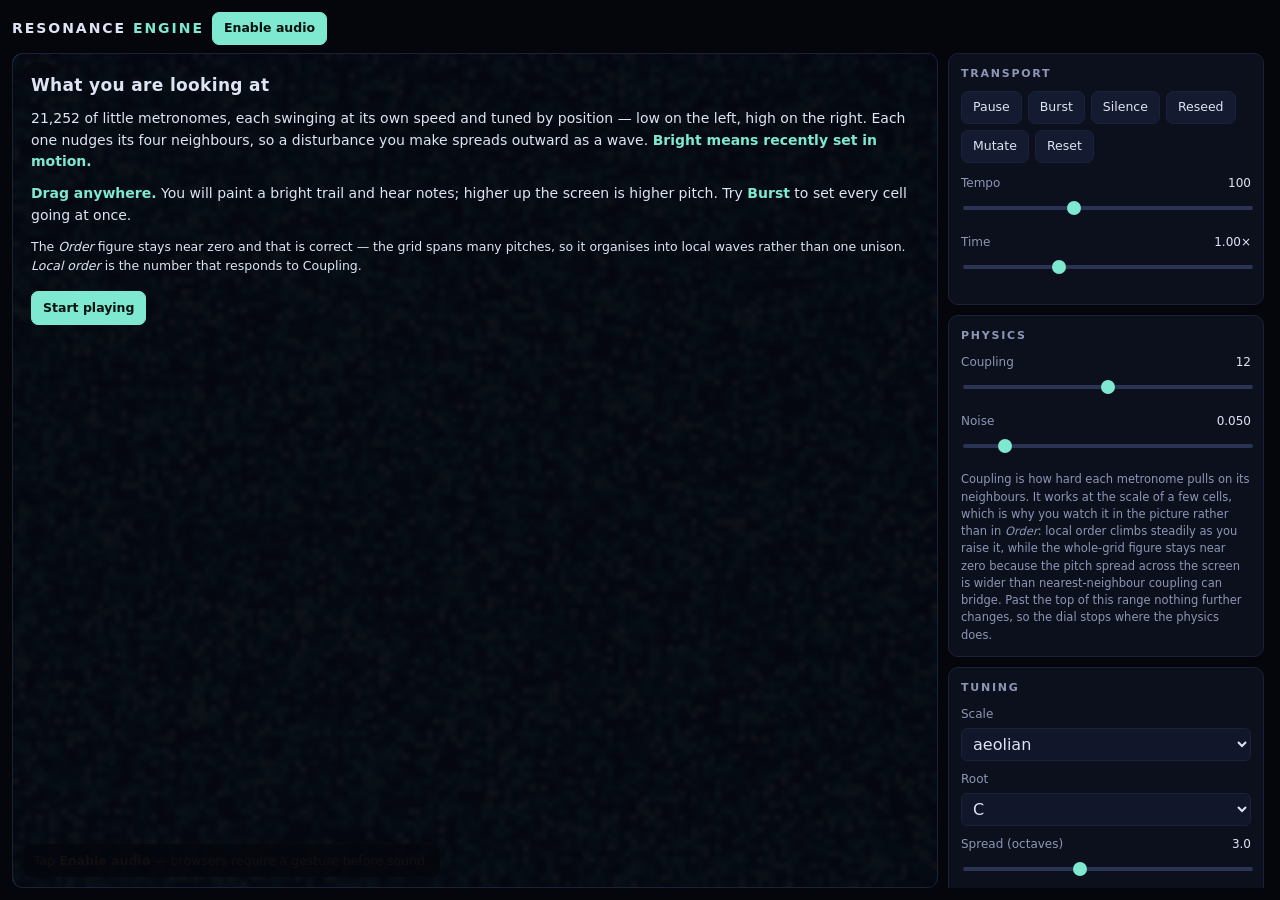
==== commit ceb50e1e: "resonance-engine: make the field's noise reproducible step() perturbs each phase by the noise settin" ====
--- a/index.html
+++ b/index.html
@@ -770,7 +770,7 @@
     </aside>
   </main>
 </div>
-<script>(()=>{function xt(n){let t=n>>>0;return function(){t=t+1831565813>>>0;let o=t;return o=Math.imul(o^o>>>15,o|1),o^=o+Math.imul(o^o>>>7,o|61),((o^o>>>14)>>>0)/4294967296}}var G=Math.PI*2;function E(n,t,e){return n<t?t:n>e?e:n}function _(n,t){let e=n%t;return e<0?e+t:e}function R(n,t){let e=t*2;return _(n+t,e)-t}var I={Horizontal:"horizontal",Vertical:"vertical",Diagonal:"diagonal",Radial:"radial",Uniform:"uniform"},P={Horizontal:"horizontal",Vertical:"vertical",Both:"both"},F={Ember:"ember",Abyss:"abyss",Verdant:"verdant",Mono:"mono"},St=12,V={aeolian:[0,2,3,5,7,8,10],dorian:[0,2,3,5,7,9,10],lydian:[0,2,4,6,7,9,11],phrygian:[0,1,3,5,7,8,10],mixolydian:[0,2,4,5,7,9,10],wholeTone:[0,2,4,6,8,10],hirajoshi:[0,2,3,7,8],prometheus:[0,2,6,9,10]},nt=Object.keys(V),D=["C","C#","D","D#","E","F","F#","G","G#","A","A#","B"],bt=48;function oe(n,t){if(n.length===0)throw new RangeError("empty frequency ramp");if(n.length===1)return n[0];let e=E(t,0,1)*(n.length-1),o=Math.floor(e),a=Math.min(n.length-1,o+1);return n[o]+(n[a]-n[o])*(e-o)}function ot(n,t){let{cols:e,rows:o,phase:a}=n;for(let r=0;r<o;r++){let s=(r-1+o)%o*e,c=r*e,l=(r+1)%o*e;for(let d=0;d<e;d++){let h=a[c+d],y=Math.abs(R(a[c+(d-1+e)%e]-h,.5))+Math.abs(R(a[c+(d+1)%e]-h,.5))+Math.abs(R(a[s+d]-h,.5))+Math.abs(R(a[l+d]-h,.5));t[c+d]=E(y/(4*.5),0,1)}}return t}var W=class{constructor(t,e,{coupling:o=12,noise:a=.02,damping:r=3.2}={}){this.cols=t,this.rows=e;let s=t*e;this.phase=new Float32Array(s),this.freq=new Float32Array(s),this.gain=new Float32Array(s),this.prevGain=new Float32Array(s),this.impulse=new Float32Array(s),this.omegaScale=1,this.t=0,this.couplingBase=o,this.noise=a,this.damping=r,this.mapType=I.Horizontal,this.mapOrigin=[0,0],this.mapSpan=[1,1],this._lap=new Float32Array(s)}index(t,e){return e*this.cols+t}colOf(t){return t%this.cols}rowOf(t){return Math.floor(t/this.cols)}positionNorm(t,e){switch(this.mapType){case I.Horizontal:return E((t-this.mapOrigin[0])/this.mapSpan[0],0,1);case I.Vertical:return E((e-this.mapOrigin[1])/this.mapSpan[1],0,1);case I.Diagonal:return E((t-this.mapOrigin[0]+e-this.mapOrigin[1])/(this.mapSpan[0]+this.mapSpan[1]),0,1);case I.Radial:{let o=(t-this.mapOrigin[0])/this.mapSpan[0],a=(e-this.mapOrigin[1])/this.mapSpan[1];return E(Math.hypot(o,a),0,1)}case I.Uniform:return .5;default:throw new RangeError(`unknown freq map: ${this.mapType}`)}}retune(t,e,o,a){this.mapType=e,this.mapOrigin=o,this.mapSpan=a;for(let r=0;r<this.rows;r++)for(let s=0;s<this.cols;s++)this.freq[this.index(s,r)]=oe(t,this.positionNorm(s,r))}randomize(t,{keepGains:e=!1}={}){let o=xt(t);for(let a=0;a<this.phase.length;a++)this.phase[a]=o(),e||(this.gain[a]=0,this.prevGain[a]=0,this.impulse[a]=0)}trigger(t){this.impulse[t]=1}stroke(t,e,o,a,r){let s=o*o;for(let c=-Math.ceil(o);c<=Math.ceil(o);c++)for(let l=-Math.ceil(o);l<=Math.ceil(o);l++){let d=l*l+c*c;if(d>s)continue;let h=this.index(_(t+l,this.cols),_(e+c,this.rows)),y=1-Math.sqrt(d)/(o+1e-6),M=a*y;if(this.gain[h]=Math.min(1.6,this.gain[h]+M),r!=null){let w=E(M*2.5,0,1),x=R(r-this.phase[h],.5);this.phase[h]=_(this.phase[h]+x*w,1)}}}step(t,{coupling:e,noise:o}){let a=[];if(!(t>0))return a;let{cols:r,rows:s,phase:c,freq:l,gain:d,impulse:h}=this,y=this._lap,M=this.omegaScale;for(let m=0;m<s;m++){let S=(m-1+s)%s*r,b=m*r,te=(m+1)%s*r;for(let L=0;L<r;L++){let ee=(L-1+r)%r,ne=(L+1)%r,K=c[b+L];y[b+L]=R(c[b+ee]-K,.5)+R(c[b+ne]-K,.5)+R(c[S+L]-K,.5)+R(c[te+L]-K,.5)}}let w=e*t,x=1-E(this.damping*t,0,1),C=o*Math.sqrt(t);for(let m=0;m<c.length;m++){let S=c[m]+(l[m]*M+w*y[m]*.25)*t;C>0&&(S+=(Math.random()-.5)*C),S+=d[m]*.06*t;let b=S>=1||S<0;c[m]=_(S,1),b&&(h[m]=1,a.push(m)),d[m]*=x}return this.t+=t,a}localOrder(t=7){let{cols:e,rows:o,phase:a}=this,r=0,s=0;for(let c=0;c+t<=o;c+=t)for(let l=0;l+t<=e;l+=t){let d=0,h=0;for(let M=c;M<c+t;M++)for(let w=l;w<l+t;w++){let x=2*Math.PI*a[M*e+w];d+=Math.cos(x),h+=Math.sin(x)}let y=t*t;r+=Math.hypot(d/y,h/y),s+=1}return s>0?r/s:0}orderParameter(){let t=0,e=0;for(let a=0;a<this.phase.length;a++){let r=this.phase[a]*G;t+=Math.cos(r),e+=Math.sin(r)}let o=this.phase.length;return Math.hypot(t/o,e/o)}activity(){let t=0;for(let e=0;e<this.gain.length;e++)t+=this.gain[e]>.05?1:0;return t/this.gain.length}meanFrequency(){let t=0;for(let e=0;e<this.freq.length;e++)t+=this.freq[e];return t/this.freq.length}};function at(n){return 440*Math.pow(2,(n-69)/12)}function At(n){return(Math.round(n)%12+12)%12}function Ct(n){let t=String(n).trim().toUpperCase().replace(/B#/g,"C"),e=D.indexOf(t);if(e<0)throw new RangeError(`unknown note name: ${n}`);return e}function Tt(n){let t=Math.round(n);return`${D[(t%12+12)%12]}${Math.floor(t/12)-1}`}function rt(n,t,e,o=St){let a=V[t];if(!a)throw new RangeError(`unknown scale: ${t}`);let r=a.length,s=Math.floor(n/r),c=(n%r+r)%r,l=Math.floor(c),d=c-l,h=l===r-1?12:a[l+1];return bt+e+s*12+a[l]+(h-a[l])*d}function Bt(n){return Math.round(n)}var ae=.12;var Y=class{constructor({maxVoices:t=12}={}){this.ctx=null,this.ready=!1,this.maxVoices=t,this._voices=[]}async init(){if(this.ctx)return this.ready;let t=window.AudioContext||window.webkitAudioContext;if(!t)throw new Error("Web Audio is not available in this browser");let e=new t({latencyHint:"interactive"}),o=e.createGain();o.gain.value=.7;let a=e.createDynamicsCompressor();a.threshold.value=-8,a.knee.value=6,a.ratio.value=8,a.attack.value=.004,a.release.value=.18;let r=e.createChannelSplitter(2),s=e.createChannelMerger(2),c=e.createDelay(2);c.delayTime.value=.19;let l=e.createDelay(2);l.delayTime.value=.271;let d=e.createGain(),h=e.createGain(),y=e.createBiquadFilter(),M=e.createBiquadFilter();y.type=M.type="lowpass",y.frequency.value=M.frequency.value=2600;let w=e.createGain();w.gain.value=.42;let x=e.createGain();x.gain.value=.3;let C=e.createGain(),m=e.createGain();C.gain.value=m.gain.value=.85,o.connect(a),a.connect(e.destination),x.connect(r),r.connect(d,0),r.connect(h,1),d.gain.value=.45,h.gain.value=.45,d.connect(c),h.connect(l),c.connect(y),l.connect(M),y.connect(w),M.connect(w),w.connect(d),w.connect(h),y.connect(C),M.connect(m),C.connect(s,0,0),m.connect(s,0,1),s.connect(o);let S=e.createConvolver();S.buffer=this._impulseResponse(e,2.6,3.2);let b=e.createGain();return b.gain.value=.5,x.connect(S),S.connect(b),b.connect(o),this.ctx=e,this.nodes={master:o,send:x,feedback:w,reverbReturn:b},this.ready=!0,!0}_impulseResponse(t,e,o){let a=Math.floor(t.sampleRate*e),r=t.createBuffer(2,a,t.sampleRate);for(let s=0;s<2;s++){let c=r.getChannelData(s);for(let l=0;l<a;l++){let d=l/a;c[l]=(Math.random()*2-1)*Math.pow(1-d,o)}}return r}async resume(t=1500){return this.ctx||await this.init(),this.ctx.state==="suspended"&&await Promise.race([this.ctx.resume().catch(()=>{}),new Promise(e=>setTimeout(e,t))]),this.ctx.state==="running"}get now(){return this.ctx?this.ctx.currentTime:0}setMasterVolume(t){this.nodes&&(this.nodes.master.gain.value=t)}setSpace(t){this.nodes&&(this.nodes.send.gain.value=t,this.nodes.feedback.gain.value=.55*t)}playNote(t){if(!this.ready||this._voices.length>=this.maxVoices)return null;let e=this.ctx,o=Math.max(e.currentTime+.002,t.at??e.currentTime+ae),a=at(t.midi),r=Math.max(.02,Math.min(1,t.velocity)),s=t.duration??this._durationForMidi(t.midi),c=e.createGain();c.gain.setValueAtTime(0,o);let l=.26*r;c.gain.linearRampToValueAtTime(l,o+.006),c.gain.exponentialRampToValueAtTime(l*.28,o+s*.35),c.gain.exponentialRampToValueAtTime(1e-4,o+s);let d=e.createStereoPanner();d.pan.value=Math.max(-1,Math.min(1,t.pan??0)),c.connect(d),d.connect(this.nodes.master),d.connect(this.nodes.send);let h=[{ratio:1,gain:1,type:"sine"},{ratio:2.01,gain:.32,type:"sine"},{ratio:.5,gain:.4,type:"triangle"}],y=[];for(let m of h){let S=e.createOscillator();S.type=m.type,S.frequency.setValueAtTime(a*m.ratio,o);let b=e.createGain();b.gain.value=m.gain,S.connect(b),b.connect(c),y.push(S)}let M=e.createOscillator();M.frequency.value=4.2+t.midi%7;let w=e.createGain();w.gain.value=a*.004,M.connect(w),w.connect(y[0].frequency),y.push(M);let x=this._noiseBurst(e,o,a);if(x){let m=e.createGain();m.gain.setValueAtTime(.16*r,o),m.gain.exponentialRampToValueAtTime(1e-4,o+.07),x.connect(m),m.connect(c)}let C=o+s+.05;for(let m of y)m.start(o),m.stop(C);return this._reap(C,c),{when:o,duration:s,stopAt:C}}_noiseBurst(t,e,o){let a=Math.floor(t.sampleRate*.08),r=t.createBuffer(1,a,t.sampleRate),s=r.getChannelData(0);for(let d=0;d<a;d++)s[d]=(Math.random()*2-1)*(1-d/a);let c=t.createBufferSource();c.buffer=r;let l=t.createBiquadFilter();return l.type="bandpass",l.frequency.value=Math.min(12e3,o*6),l.Q.value=1.4,c.connect(l),c.start(e),c.stop(e+.09),l}_durationForMidi(t){let e=Math.max(24,Math.min(108,t));return Math.max(.18,3.4*Math.pow(2,(54-e)/14))}_reap(t,e){let o=(t-this.ctx.currentTime+.25)*1e3,a=setTimeout(()=>{e.disconnect(),this._voices=this._voices.filter(r=>r!==a)},Math.max(0,o));this._voices.push(a)}activeVoices(){return this._voices.length}suspend(){return this.ctx&&this.ctx.state==="running"?this.ctx.suspend():Promise.resolve()}};var j=class{constructor({maxVoices:t=5,autoBudget:e=.35,humanize:o=.012,velocityGate:a=.09}={}){this.queue=[],this.maxVoices=t,this.autoBudget=e,this.humanize=o,this.velocityGate=a,this._autoCredit=0,this._last=new Map}enqueueManual(t){this.queue.push({...t,source:"manual"})}collectAuto(t,e,o){this._autoCredit+=this.autoBudget;for(let a of e){if(this._autoCredit<1)break;let r=o(a);if(!r||r.gain<this.velocityGate)continue;let s=this._last.get(a);s!==void 0&&t-s<.08||(this._last.set(a,t),this._autoCredit-=1,this.queue.push({degree:Bt(r.degree),velocity:Math.min(1,r.gain),pan:r.pan,col:r.col,row:r.row,time:t+(Math.random()-.5)*this.humanize,duration:null,source:"auto"}))}}takeDue(t){let e=[],o=[];for(let a of this.queue)a.time<=t?e.push(a):o.push(a);return this.queue=o,e.sort((a,r)=>a.time-r.time),e}clear(){this.queue.length=0,this._last.clear(),this._autoCredit=0}};function it(n,t){return n*V[t].length}function It(n,t){let e=3+Math.log2(Math.max(1,t));return Math.pow(2,-e/2+E(n,0,1)*e)}var st={[F.Ember]:[[0,8,6,18],[.32,74,20,64],[.58,176,46,60],[.8,246,138,42],[1,255,240,196]],[F.Abyss]:[[0,3,5,16],[.3,12,44,96],[.55,26,122,168],[.78,82,214,214],[1,240,255,255]],[F.Verdant]:[[0,6,12,10],[.36,22,82,58],[.62,96,164,60],[.84,214,226,96],[1,252,255,232]],[F.Mono]:[[0,4,4,6],[.45,44,46,54],[.78,150,154,162],[1,255,255,255]]},_t=Object.keys(st);function X(n){let t=st[n]??st[F.Abyss],e=new Uint8ClampedArray(256*3);for(let o=0;o<256;o++){let a=o/255,r=t.length-1;for(;r>1&&t[r][0]>a;)r--;let[s,c,l,d]=t[r],[h,y,M,w]=t[Math.min(t.length-1,r+1)],x=h-s||1,C=Math.min(1,Math.max(0,(a-s)/x));e[o*3]=c+(y-c)*C,e[o*3+1]=l+(M-l)*C,e[o*3+2]=d+(w-d)*C}return e}var re=.12,Z=6,Rt=26e3,p=84,f=56,ft=24301,Nt=[["c-tempo","tempo"],["c-speed","speed"],["c-coupling","coupling"],["c-noise","noise"],["c-octaves","octaves"],["c-volume","volume"],["c-space","space"]],ie=[["c-scale","scale",String],["c-root","root",n=>n.toUpperCase()],["c-map","map",String],["c-play","playMode",String],["c-palette","palette",String]],Gt=[["c-auto","autoSound"],["c-pointer","pointerSound"],["c-selfhear","selfHear"],["c-trails","motionTrails"],["c-waveform","showWaveform"]],ct=Number(document.getElementById("c-coupling").max),i={running:!0,tempo:100,speed:1,coupling:12,noise:.05,octaves:3,scale:"aeolian",root:"C",map:I.Diagonal,playMode:P.Both,palette:F.Abyss,volume:.75,space:.34,autoSound:!0,pointerSound:!0,motionTrails:!0,selfHear:!0,showWaveform:!0,seed:ft},A=document.getElementById("field"),T=A.getContext("2d",{alpha:!1});function se(n,t){let e=Math.max(8,Math.floor((n||0)/Z)),o=Math.max(8,Math.floor((t||0)/Z));if(e*o<=Rt)return{cols:e,rows:o};let a=Math.sqrt(Rt/(e*o));return{cols:Math.max(8,Math.floor(e*a)),rows:Math.max(8,Math.floor(o*a))}}{let n=A.getBoundingClientRect(),{cols:t,rows:e}=se(n.width||84*Z,n.height||56*Z);p=t,f=e}var u=new W(p,f,{coupling:i.coupling}),g=new Y,U=new j({maxVoices:5}),Ft=T.createImageData(p,f),lt=document.createElement("canvas"),An=lt.getContext("2d"),q=X(i.palette),Ot=new Float32Array(p*f),Lt=new Float32Array(p*f),Q=new Float32Array(p*f),kt=new Float32Array(p*f),O=new Float32Array(p*f),gt=0,qt=performance.now(),ut=60,Vt=0,dt=null,J=[];function $t(n,t){let e=new Float64Array(n);for(let o=0;o<n;o++)e[o]=It(n>1?o/(n-1):0,t);return e}function ce(n){let t=0;for(let e of n)t=Math.max(t,e);return Math.max(1,t)}var mt=$t(p,i.octaves);function k(){mt=$t(p,i.octaves),u.retune(mt,i.map,[p/2,f/2],[p,f])}function le(){lt.width=p,lt.height=f,O=new Float32Array(p*f)}var ue=.9,de=1.15,me=.25;var Pt=.06,pe=.98,he=.02,fe=.98,ge=2.5;function ye(n,t,e){let o=.5+.5*Math.cos(t*G);return E(n*ue+o*me+Math.min(e,1)*de,0,1)}function ve(n,t){let e=n.length;Q.set(n),Q.sort();let o=Q[Math.floor(e*he)],r=Q[Math.min(e-1,Math.floor(e*fe))]-o;if(!(r>1e-6))return t.set(n),0;let s=Math.min((pe-Pt)/r,ge);for(let c=0;c<e;c++)t[c]=E(Pt+(n[c]-o)*s,0,1);return s}function Ee(){ot(u,Ot);for(let t=0;t<p*f;t++)Lt[t]=ye(Ot[t],u.phase[t],u.gain[t]);ve(Lt,kt);let n=Ft.data;for(let t=0;t<p*f;t++){let e=Math.min(255,Math.round(kt[t]*255))*3,o=t*4;n[o]=q[e],n[o+1]=q[e+1],n[o+2]=q[e+2],n[o+3]=255}T.putImageData(Ft,0,0)}function Me(){T.globalCompositeOperation="lighter";for(let n=0;n<f;n++)for(let t=0;t<p;t++){let e=n*p+t,o=u.gain[e];o<.06||(T.fillStyle=`rgba(${q[762]}, ${q[763]}, ${q[764]}, ${Math.min(.5,o*.4)})`,T.beginPath(),T.arc(t+.5,n+.5,Math.max(.5,o*2.6),0,G),T.fill())}T.globalCompositeOperation="source-over"}var v={active:!1,col:0,row:0,lastCol:0,lastRow:0,velocity:0,type:"mouse"};function pt(n){let t=A.getBoundingClientRect(),e=Math.floor((n.clientX-t.left)/t.width*p),o=Math.floor((n.clientY-t.top)/t.height*f);return{col:_(e,p),row:_(o,f)}}function we(n,t){switch(i.playMode){case P.Horizontal:return n/(p-1);case P.Vertical:return t/(f-1);case P.Both:return n/(p-1)*.6+(1-t/(f-1))*.4;default:throw new RangeError(`unknown play mode: ${i.playMode}`)}}function yt(n,t){let e=it(i.octaves,i.scale);return we(n,t)*e}function Dt(n){let{col:t,row:e}=pt(n),o=t-v.lastCol,a=e-v.lastRow;v.velocity=E(Math.hypot(o,a)/6,0,1);let r=Math.hypot(o,a),s=Math.max(1,Math.ceil(r/2));for(let c=0;c<s;c++){let l=c/s,d=Math.round(v.lastCol+o*l),h=Math.round(v.lastRow+a*l);u.stroke(d,h,3.2,.075+v.velocity*.1,null)}(n.buttons===1||n.type==="pointerdown")&&Ht(t,e,.55+v.velocity*.45),v.lastCol=v.col=t,v.lastRow=v.row=e,v.active=!0}function Ht(n,t,e){let o=yt(n,t),a=vt(o);dt={midi:a,degree:o,col:n,row:t};let r=zt(n);u.stroke(n,t,6.5,.85+e*.5,null),i.pointerSound&&U.enqueueManual({degree:o,velocity:e,pan:r,time:g.now+.01,duration:null}),i.selfHear&&xe(a),Ut(n,t),Yt(o,a,"play")}function zt(n){return(n+.5)/p*2-1}function vt(n){return rt(n,i.scale,Ct(i.root))}function xe(n){let t=Math.pow(2,(n-60)/24)-1;u.omegaScale=E(u.omegaScale+t*.5,.55,1.9)}function Ut(n,t){O[t*p+n]=1}var Se=.05;function be(n){let t=Math.min(Se,1/(24*ce(mt))),e=n,o=0,a=gt;for(;e>0&&o<8;){let r=Math.min(t,e),s=u.step(r,{coupling:i.coupling,noise:i.noise});i.autoSound&&s.length&&U.collectAuto(a,s,c=>{let l=u.colOf(c),d=u.rowOf(c);return{degree:yt(l,d),gain:u.gain[c],col:l,row:d,pan:zt(l)}}),e-=r,o+=1}}function Ae(){let n=U.takeDue(g.now+re);for(let t of n){let e=vt(t.degree);g.playNote({midi:e,velocity:t.velocity,pan:t.pan,duration:t.duration,at:t.time})&&(t.source==="auto"&&Ut(t.col,t.row),i.showWaveform&&Ce(At(e),t.velocity))}}function Ce(n,t){let e=document.getElementById("pulses");if(!e)return;let o=document.createElement("span");for(o.className="pulse",o.style.left=`${n/12*100}%`,o.style.setProperty("--size",`${6+t*16}px`),e.appendChild(o),o.addEventListener("animationend",()=>o.remove());e.childElementCount>40;)e.firstElementChild?.remove()}function Te(){Ee(),i.motionTrails&&Me(),Be()}function Be(){let n=!1;for(let t=0;t<O.length;t++)if(O[t]>.01){n=!0;break}if(n){T.save(),T.globalCompositeOperation="lighter";for(let t=0;t<O.length;t++){if(O[t]<=.01)continue;O[t]*=.9;let e=Math.min(.9,O[t]);T.fillStyle=`rgba(255,255,255,${e})`,T.fillRect(t%p,Math.floor(t/p),1,1)}T.restore()}}function Kt(n){Vt+=1;let t=Math.min(.05,(n-qt)/1e3);qt=n,ut=ut*.9+1/Math.max(1e-4,t)*.1,i.running&&(gt+=t,be(t),Ae(),Ie(t)),Te(),Fe(),requestAnimationFrame(Kt)}function Ie(n){u.omegaScale+=(1-u.omegaScale)*E(n*.35,0,1)}var B={fps:document.getElementById("v-fps"),order:document.getElementById("v-order"),local:document.getElementById("v-local"),activity:document.getElementById("v-activity"),voices:document.getElementById("v-voices"),note:document.getElementById("v-note"),scale:document.getElementById("v-scale"),root:document.getElementById("v-root"),spread:document.getElementById("v-spread")},Wt="resonance-intro-seen",_e=120,Re=0;function Fe(){let n=Re++;n%_e===0&&Pe(),n%12===0&&(B.fps.textContent=ut.toFixed(0),B.order.textContent=u.orderParameter().toFixed(3),B.local.textContent=u.localOrder().toFixed(3),B.activity.textContent=`${(u.activity()*100).toFixed(0)}%`,B.voices.textContent=String(g._voices.length))}function Yt(n,t,e){B.note.textContent=`${Tt(t)} \xB7 ${t.toFixed(1)}`,B.note.dataset.kind=e}function z(){B.scale.textContent=i.scale,B.root.textContent=i.root,B.spread.textContent=`${i.octaves.toFixed(1)} oct`}function tt(n,t,e){let o=document.getElementById(`v-${n}`);o&&(o.textContent=Oe(t,e))}function N(n,t,e,o){let a=document.getElementById(n);a.value=String(i[t]),a.dataset.stateKey=t;let r=()=>{let s=e?e(a.valueAsNumber):a.valueAsNumber;i[t]=s,tt(n,t,s),o&&o()};r(),a.addEventListener("input",r)}function jt(){for(let[n,t]of Nt)tt(n,t,i[t])}function Oe(n,t){return n==="octaves"?`${t.toFixed(1)}`:n==="volume"||n==="space"?`${Math.round(t*100)}%`:n==="coupling"?t.toFixed(0):n==="noise"?t.toFixed(3):n==="speed"?`${t.toFixed(2)}\xD7`:String(t)}function $(n,t,e,o){let a=document.getElementById(n);a.value=String(i[t]);let r=()=>{i[t]=e(a.value),o&&o()};a.addEventListener("change",r),r()}function Le(n,t,e){let o=document.getElementById(n);o.checked=i[t];let a=()=>{i[t]=o.checked,e&&e()};o.addEventListener("change",a),a()}function H(n,t,e){let o=document.getElementById(n);o.textContent="",t.forEach((a,r)=>{let s=document.createElement("option");s.value=String(a),s.textContent=e?e[r]:String(a),o.appendChild(s)})}function ke(){H("c-scale",nt),H("c-root",D),H("c-map",Object.values(I)),H("c-play",Object.values(P)),H("c-palette",_t),N("c-tempo","tempo"),N("c-speed","speed"),N("c-coupling","coupling",void 0,()=>{u.couplingBase=i.coupling}),N("c-noise","noise"),N("c-octaves","octaves",void 0,k),N("c-volume","volume",void 0,()=>g.setMasterVolume(i.volume)),N("c-space","space",void 0,()=>g.setSpace(i.space)),$("c-scale","scale",String,()=>{k(),z()}),$("c-root","root",n=>n.toUpperCase(),()=>{k(),z()}),$("c-map","map",String,k),$("c-play","playMode",String),$("c-palette","palette",String,()=>{q=X(i.palette)});for(let[n,t]of Gt)Le(n,t);document.getElementById("b-play").addEventListener("click",Qt),document.getElementById("b-seed").addEventListener("click",()=>et(null)),document.getElementById("b-clear").addEventListener("click",Jt),document.getElementById("b-burst").addEventListener("click",Mt),document.getElementById("b-mutate").addEventListener("click",Zt),document.getElementById("b-reset").addEventListener("click",wt),document.getElementById("b-audio").addEventListener("click",Et),document.getElementById("b-panel").addEventListener("click",De),document.getElementById("b-intro").addEventListener("click",ht)}function qe(){let n=document.getElementById("intro"),t=!1;try{t=window.sessionStorage.getItem(Wt)==="seen"}catch{t=!1}if(t){n.hidden=!0;return}window.addEventListener("keydown",e=>{e.key==="Escape"&&!n.hidden&&ht()}),n.addEventListener("pointerdown",e=>{e.target.closest("button")||(ht(),A.dispatchEvent(new PointerEvent(e.type,{pointerId:e.pointerId,pointerType:e.pointerType,isPrimary:e.isPrimary,bubbles:!0,cancelable:!0,clientX:e.clientX,clientY:e.clientY,buttons:e.buttons,button:e.button})))},{capture:!0})}function ht(){document.getElementById("intro").hidden=!0;try{window.sessionStorage.setItem(Wt,"seen")}catch{}}function Pe(){let n=document.getElementById("sr-state");n.textContent=[`Order ${u.orderParameter().toFixed(2)}`,`local order ${u.localOrder().toFixed(2)}`,`${g._voices.length} voices`].join(", ")}function Xt(n){i.running=n,document.getElementById("b-play").textContent=n?"Pause":"Run",n?Et():g.suspend()}function De(){let n=document.getElementById("panel"),t=document.getElementById("b-panel"),e=n.dataset.collapsed!=="true";n.dataset.collapsed=e?"true":"false",t.setAttribute("aria-expanded",e?"false":"true"),t.textContent=e?"Controls":"Hide"}function Qt(){Xt(!i.running)}async function Et(){let n=await g.resume();g.setMasterVolume(i.volume),g.setSpace(i.space);let t=document.getElementById("audio-hint");return n?(document.getElementById("b-audio").hidden=!0,t.hidden=!0):t.textContent="No audio device available. The simulation still runs, visuals only.",n}function Ne(){let n=document.getElementById("touch-hint");if(!window.matchMedia("(hover: none) and (pointer: coarse)").matches)return;n.hidden=!1;let e=()=>{n.hidden=!0,A.removeEventListener("pointerdown",e)};A.addEventListener("pointerdown",e,{once:!0})}function et(n){let t=n??Math.floor(Math.random()*4294967295);i.seed=t,u.randomize(t),document.getElementById("v-seed").textContent=`0x${t.toString(16).slice(0,8)}`}function Jt(){for(let n=0;n<u.gain.length;n++)u.gain[n]=0,u.impulse[n]=0;O.fill(0),U.clear()}function Mt(){u.phase.fill(0);for(let n=0;n<u.gain.length;n++)u.gain[n]=Math.max(u.gain[n],.35)}function Zt(){let n=nt;i.scale=n[Math.floor(Math.random()*n.length)],i.root=D[Math.floor(Math.random()*D.length)],i.coupling=E(ct*.25+Math.random()*ct*.75,0,ct),i.octaves=E(1.5+Math.random()*4,1,6),document.getElementById("c-scale").value=i.scale,document.getElementById("c-root").value=i.root,document.getElementById("c-coupling").value=String(i.coupling),document.getElementById("c-octaves").value=String(i.octaves),jt(),u.couplingBase=i.coupling,k(),z()}function wt(){Object.assign(i,{running:!0,tempo:100,speed:1,coupling:12,noise:.05,octaves:3,scale:"aeolian",root:"C",map:I.Diagonal,playMode:P.Both,palette:F.Abyss,volume:.75,space:.34,autoSound:!0,pointerSound:!0,motionTrails:!0,selfHear:!0,showWaveform:!0});for(let[n,t]of Nt)document.getElementById(n).value=String(i[t]);for(let[n,t]of ie)document.getElementById(n).value=String(i[t]);for(let[n,t]of Gt)document.getElementById(n).checked=i[t];jt(),u.couplingBase=i.coupling,u.omegaScale=1,g.setMasterVolume(i.volume),g.setSpace(i.space),k(),z(),et(ft)}var Ge=[["a","s","d","f","g","h","j","k"],["z","x","c","v","b","n","m"]],Ve={" ":"toggle-run",b:"burst",c:"silence",m:"mutate",n:"reseed",r:"reset"};function $e(n){for(let[t,e]of Ge.entries()){let o=e.indexOf(n);if(o>=0)return t*e.length+o}return null}function He(n){let t=it(i.octaves,i.scale),e=Math.round(n/Math.max(1,t-1)*(p-1)),o=Math.round((1-n/Math.max(1,t-1))*(f-1));return{col:E(e,0,p-1),row:E(o,0,f-1)}}function ze(){window.addEventListener("keydown",n=>{if(n.target instanceof HTMLInputElement)return;let t=n.key.toLowerCase(),e=Ve[t];if(e!==void 0)switch(n.preventDefault(),J.push(e),J.length>32&&J.shift(),e){case"toggle-run":Qt();return;case"burst":Mt();return;case"silence":Jt();return;case"mutate":Zt();return;case"reseed":et(null);return;case"reset":wt();return;default:throw new RangeError(`unhandled command: ${e}`)}let o=$e(t);if(o===null)return;n.preventDefault();let{col:a,row:r}=He(o);Ht(a,r,.8)})}function Ue(){A.width=p,A.height=f}function Ke(){let t=(p*f).toLocaleString("en-US"),e=document.getElementById("field-count");e&&(e.textContent=t);let o=`Field of ${t} coupled oscillators. Bright areas are cells recently set in motion; the pattern drifts and organises on its own. Drag to conduct waves and play notes.`;A.setAttribute("aria-label",o)}function We(){Ue(),le(),Ke(),ke(),z(),et(ft),k(),A.addEventListener("pointerdown",t=>{try{A.setPointerCapture(t.pointerId)}catch{}v.active=!0,v.type=t.pointerType||"mouse";let e=pt(t);v.lastCol=e.col,v.lastRow=e.row,Dt(t)}),A.addEventListener("pointermove",t=>{let e=pt(t);if(v.type==="mouse"&&t.buttons===0&&!v.active){v.lastCol=e.col,v.lastRow=e.row,Ye(e.col,e.row);return}v.active&&Dt(t)});let n=()=>{v.active=!1};A.addEventListener("pointerup",n),A.addEventListener("pointercancel",n),A.addEventListener("contextmenu",t=>t.preventDefault()),ze(),Ne(),qe(),requestAnimationFrame(Kt)}function Ye(n,t){let e=yt(n,t);Yt(e,vt(e),"hover")}function je(){window.__resonance={state:i,field:u,audio:g,scheduler:U,tickCounter:()=>Vt,clockValue:()=>gt,setRunning:Xt,setCoupling(n){i.coupling=n,u.couplingBase=n,document.getElementById("c-coupling").value=String(n),tt("c-coupling","coupling",n)},setNoise(n){i.noise=n,document.getElementById("c-noise").value=String(n),tt("c-noise","noise",n)},computeDisagreement:n=>ot(u,n),async settlePose(n){switch(B.note.textContent="\u2014",delete B.note.dataset.kind,n){case"idle":{i.seed=12648430,u.randomize(i.seed),u.omegaScale=1;for(let t=0;t<400;t++)u.step(1/120,{coupling:i.coupling,noise:0});return"idle"}case"wavefront":{i.seed=335591,u.randomize(i.seed);for(let t=0;t<f;t++)for(let e=0;e<p;e++){let o=u.index(e,t);u.phase[o]=_((e+t)/26,1);let a=Math.abs((e+t)%26-3);u.gain[o]=a<2?.5:0}return"wavefront"}case"locked":return i.seed=659918,u.randomize(i.seed),u.phase.fill(.25),u.gain.fill(0),"locked";case"chrome":return"chrome";default:throw new RangeError(`unknown pose: ${n}`)}},setVisuals({palette:n,scale:t,root:e,map:o}){n!==void 0&&(i.palette=n,q=X(n),document.getElementById("c-palette").value=n),t!==void 0&&(i.scale=t),e!==void 0&&(i.root=e),o!==void 0&&(i.map=o),document.getElementById("c-scale").value=i.scale,document.getElementById("c-root").value=i.root,document.getElementById("c-map").value=i.map,k()},burst:Mt,resetDefaults:wt,lastPlayedMidi:()=>dt?dt.midi:null,probeCommands:()=>{let n=0;for(let t of u.gain)n+=t;return{gainSum:n,order:u.orderParameter(),commandLog:[...J]}},enableAudioForTest:Et,audioReady:()=>g.ready,voiceCount:()=>g.activeVoices(),audioContextState:()=>g.ctx?g.ctx.state:"none",attachAnalyserForTest(){if(g._analyser)return g._analyser;let n=g.ctx.createAnalyser();return n.fftSize=2048,g.nodes.master.connect(n),g._analyser=n,n}}}We();je();})();
+<script>(()=>{function ot(n){let t=n>>>0;return function(){t=t+1831565813>>>0;let o=t;return o=Math.imul(o^o>>>15,o|1),o^=o+Math.imul(o^o>>>7,o|61),((o^o>>>14)>>>0)/4294967296}}var V=Math.PI*2;function E(n,t,e){return n<t?t:n>e?e:n}function _(n,t){let e=n%t;return e<0?e+t:e}function R(n,t){let e=t*2;return _(n+t,e)-t}var I={Horizontal:"horizontal",Vertical:"vertical",Diagonal:"diagonal",Radial:"radial",Uniform:"uniform"},P={Horizontal:"horizontal",Vertical:"vertical",Both:"both"},F={Ember:"ember",Abyss:"abyss",Verdant:"verdant",Mono:"mono"},bt=12,$={aeolian:[0,2,3,5,7,8,10],dorian:[0,2,3,5,7,9,10],lydian:[0,2,4,6,7,9,11],phrygian:[0,1,3,5,7,8,10],mixolydian:[0,2,4,5,7,9,10],wholeTone:[0,2,4,6,8,10],hirajoshi:[0,2,3,7,8],prometheus:[0,2,6,9,10]},at=Object.keys($),D=["C","C#","D","D#","E","F","F#","G","G#","A","A#","B"],At=48;function ae(n,t){if(n.length===0)throw new RangeError("empty frequency ramp");if(n.length===1)return n[0];let e=E(t,0,1)*(n.length-1),o=Math.floor(e),a=Math.min(n.length-1,o+1);return n[o]+(n[a]-n[o])*(e-o)}function rt(n,t){let{cols:e,rows:o,phase:a}=n;for(let r=0;r<o;r++){let s=(r-1+o)%o*e,c=r*e,l=(r+1)%o*e;for(let d=0;d<e;d++){let p=a[c+d],y=Math.abs(R(a[c+(d-1+e)%e]-p,.5))+Math.abs(R(a[c+(d+1)%e]-p,.5))+Math.abs(R(a[s+d]-p,.5))+Math.abs(R(a[l+d]-p,.5));t[c+d]=E(y/(4*.5),0,1)}}return t}var Y=class{constructor(t,e,{coupling:o=12,noise:a=.02,damping:r=3.2}={}){this.cols=t,this.rows=e;let s=t*e;this.phase=new Float32Array(s),this.freq=new Float32Array(s),this.gain=new Float32Array(s),this.prevGain=new Float32Array(s),this.impulse=new Float32Array(s),this.omegaScale=1,this.t=0,this.couplingBase=o,this.noise=a,this.damping=r,this.mapType=I.Horizontal,this.mapOrigin=[0,0],this.mapSpan=[1,1],this._lap=new Float32Array(s),this.random=ot(1)}index(t,e){return e*this.cols+t}colOf(t){return t%this.cols}rowOf(t){return Math.floor(t/this.cols)}positionNorm(t,e){switch(this.mapType){case I.Horizontal:return E((t-this.mapOrigin[0])/this.mapSpan[0],0,1);case I.Vertical:return E((e-this.mapOrigin[1])/this.mapSpan[1],0,1);case I.Diagonal:return E((t-this.mapOrigin[0]+e-this.mapOrigin[1])/(this.mapSpan[0]+this.mapSpan[1]),0,1);case I.Radial:{let o=(t-this.mapOrigin[0])/this.mapSpan[0],a=(e-this.mapOrigin[1])/this.mapSpan[1];return E(Math.hypot(o,a),0,1)}case I.Uniform:return .5;default:throw new RangeError(`unknown freq map: ${this.mapType}`)}}retune(t,e,o,a){this.mapType=e,this.mapOrigin=o,this.mapSpan=a;for(let r=0;r<this.rows;r++)for(let s=0;s<this.cols;s++)this.freq[this.index(s,r)]=ae(t,this.positionNorm(s,r))}randomize(t,{keepGains:e=!1}={}){this.random=ot(t);let o=this.random;for(let a=0;a<this.phase.length;a++)this.phase[a]=o(),e||(this.gain[a]=0,this.prevGain[a]=0,this.impulse[a]=0)}trigger(t){this.impulse[t]=1}stroke(t,e,o,a,r){let s=o*o;for(let c=-Math.ceil(o);c<=Math.ceil(o);c++)for(let l=-Math.ceil(o);l<=Math.ceil(o);l++){let d=l*l+c*c;if(d>s)continue;let p=this.index(_(t+l,this.cols),_(e+c,this.rows)),y=1-Math.sqrt(d)/(o+1e-6),M=a*y;if(this.gain[p]=Math.min(1.6,this.gain[p]+M),r!=null){let w=E(M*2.5,0,1),S=R(r-this.phase[p],.5);this.phase[p]=_(this.phase[p]+S*w,1)}}}step(t,{coupling:e,noise:o}){let a=[];if(!(t>0))return a;let{cols:r,rows:s,phase:c,freq:l,gain:d,impulse:p}=this,y=this._lap,M=this.omegaScale;for(let h=0;h<s;h++){let b=(h-1+s)%s*r,G=h*r,ee=(h+1)%s*r;for(let L=0;L<r;L++){let ne=(L-1+r)%r,oe=(L+1)%r,W=c[G+L];y[G+L]=R(c[G+ne]-W,.5)+R(c[G+oe]-W,.5)+R(c[b+L]-W,.5)+R(c[ee+L]-W,.5)}}let w=e*t,S=1-E(this.damping*t,0,1),C=o*Math.sqrt(t),x=this.random;for(let h=0;h<c.length;h++){let b=c[h]+(l[h]*M+w*y[h]*.25)*t;C>0&&(b+=(x()-.5)*C),b+=d[h]*.06*t;let G=b>=1||b<0;c[h]=_(b,1),G&&(p[h]=1,a.push(h)),d[h]*=S}return this.t+=t,a}localOrder(t=7){let{cols:e,rows:o,phase:a}=this,r=0,s=0;for(let c=0;c+t<=o;c+=t)for(let l=0;l+t<=e;l+=t){let d=0,p=0;for(let M=c;M<c+t;M++)for(let w=l;w<l+t;w++){let S=2*Math.PI*a[M*e+w];d+=Math.cos(S),p+=Math.sin(S)}let y=t*t;r+=Math.hypot(d/y,p/y),s+=1}return s>0?r/s:0}orderParameter(){let t=0,e=0;for(let a=0;a<this.phase.length;a++){let r=this.phase[a]*V;t+=Math.cos(r),e+=Math.sin(r)}let o=this.phase.length;return Math.hypot(t/o,e/o)}activity(){let t=0;for(let e=0;e<this.gain.length;e++)t+=this.gain[e]>.05?1:0;return t/this.gain.length}meanFrequency(){let t=0;for(let e=0;e<this.freq.length;e++)t+=this.freq[e];return t/this.freq.length}};function it(n){return 440*Math.pow(2,(n-69)/12)}function Ct(n){return(Math.round(n)%12+12)%12}function Tt(n){let t=String(n).trim().toUpperCase().replace(/B#/g,"C"),e=D.indexOf(t);if(e<0)throw new RangeError(`unknown note name: ${n}`);return e}function Bt(n){let t=Math.round(n);return`${D[(t%12+12)%12]}${Math.floor(t/12)-1}`}function st(n,t,e,o=bt){let a=$[t];if(!a)throw new RangeError(`unknown scale: ${t}`);let r=a.length,s=Math.floor(n/r),c=(n%r+r)%r,l=Math.floor(c),d=c-l,p=l===r-1?12:a[l+1];return At+e+s*12+a[l]+(p-a[l])*d}function It(n){return Math.round(n)}var re=.12;var j=class{constructor({maxVoices:t=12}={}){this.ctx=null,this.ready=!1,this.maxVoices=t,this._voices=[]}async init(){if(this.ctx)return this.ready;let t=window.AudioContext||window.webkitAudioContext;if(!t)throw new Error("Web Audio is not available in this browser");let e=new t({latencyHint:"interactive"}),o=e.createGain();o.gain.value=.7;let a=e.createDynamicsCompressor();a.threshold.value=-8,a.knee.value=6,a.ratio.value=8,a.attack.value=.004,a.release.value=.18;let r=e.createChannelSplitter(2),s=e.createChannelMerger(2),c=e.createDelay(2);c.delayTime.value=.19;let l=e.createDelay(2);l.delayTime.value=.271;let d=e.createGain(),p=e.createGain(),y=e.createBiquadFilter(),M=e.createBiquadFilter();y.type=M.type="lowpass",y.frequency.value=M.frequency.value=2600;let w=e.createGain();w.gain.value=.42;let S=e.createGain();S.gain.value=.3;let C=e.createGain(),x=e.createGain();C.gain.value=x.gain.value=.85,o.connect(a),a.connect(e.destination),S.connect(r),r.connect(d,0),r.connect(p,1),d.gain.value=.45,p.gain.value=.45,d.connect(c),p.connect(l),c.connect(y),l.connect(M),y.connect(w),M.connect(w),w.connect(d),w.connect(p),y.connect(C),M.connect(x),C.connect(s,0,0),x.connect(s,0,1),s.connect(o);let h=e.createConvolver();h.buffer=this._impulseResponse(e,2.6,3.2);let b=e.createGain();return b.gain.value=.5,S.connect(h),h.connect(b),b.connect(o),this.ctx=e,this.nodes={master:o,send:S,feedback:w,reverbReturn:b},this.ready=!0,!0}_impulseResponse(t,e,o){let a=Math.floor(t.sampleRate*e),r=t.createBuffer(2,a,t.sampleRate);for(let s=0;s<2;s++){let c=r.getChannelData(s);for(let l=0;l<a;l++){let d=l/a;c[l]=(Math.random()*2-1)*Math.pow(1-d,o)}}return r}async resume(t=1500){return this.ctx||await this.init(),this.ctx.state==="suspended"&&await Promise.race([this.ctx.resume().catch(()=>{}),new Promise(e=>setTimeout(e,t))]),this.ctx.state==="running"}get now(){return this.ctx?this.ctx.currentTime:0}setMasterVolume(t){this.nodes&&(this.nodes.master.gain.value=t)}setSpace(t){this.nodes&&(this.nodes.send.gain.value=t,this.nodes.feedback.gain.value=.55*t)}playNote(t){if(!this.ready||this._voices.length>=this.maxVoices)return null;let e=this.ctx,o=Math.max(e.currentTime+.002,t.at??e.currentTime+re),a=it(t.midi),r=Math.max(.02,Math.min(1,t.velocity)),s=t.duration??this._durationForMidi(t.midi),c=e.createGain();c.gain.setValueAtTime(0,o);let l=.26*r;c.gain.linearRampToValueAtTime(l,o+.006),c.gain.exponentialRampToValueAtTime(l*.28,o+s*.35),c.gain.exponentialRampToValueAtTime(1e-4,o+s);let d=e.createStereoPanner();d.pan.value=Math.max(-1,Math.min(1,t.pan??0)),c.connect(d),d.connect(this.nodes.master),d.connect(this.nodes.send);let p=[{ratio:1,gain:1,type:"sine"},{ratio:2.01,gain:.32,type:"sine"},{ratio:.5,gain:.4,type:"triangle"}],y=[];for(let x of p){let h=e.createOscillator();h.type=x.type,h.frequency.setValueAtTime(a*x.ratio,o);let b=e.createGain();b.gain.value=x.gain,h.connect(b),b.connect(c),y.push(h)}let M=e.createOscillator();M.frequency.value=4.2+t.midi%7;let w=e.createGain();w.gain.value=a*.004,M.connect(w),w.connect(y[0].frequency),y.push(M);let S=this._noiseBurst(e,o,a);if(S){let x=e.createGain();x.gain.setValueAtTime(.16*r,o),x.gain.exponentialRampToValueAtTime(1e-4,o+.07),S.connect(x),x.connect(c)}let C=o+s+.05;for(let x of y)x.start(o),x.stop(C);return this._reap(C,c),{when:o,duration:s,stopAt:C}}_noiseBurst(t,e,o){let a=Math.floor(t.sampleRate*.08),r=t.createBuffer(1,a,t.sampleRate),s=r.getChannelData(0);for(let d=0;d<a;d++)s[d]=(Math.random()*2-1)*(1-d/a);let c=t.createBufferSource();c.buffer=r;let l=t.createBiquadFilter();return l.type="bandpass",l.frequency.value=Math.min(12e3,o*6),l.Q.value=1.4,c.connect(l),c.start(e),c.stop(e+.09),l}_durationForMidi(t){let e=Math.max(24,Math.min(108,t));return Math.max(.18,3.4*Math.pow(2,(54-e)/14))}_reap(t,e){let o=(t-this.ctx.currentTime+.25)*1e3,a=setTimeout(()=>{e.disconnect(),this._voices=this._voices.filter(r=>r!==a)},Math.max(0,o));this._voices.push(a)}activeVoices(){return this._voices.length}suspend(){return this.ctx&&this.ctx.state==="running"?this.ctx.suspend():Promise.resolve()}};var X=class{constructor({maxVoices:t=5,autoBudget:e=.35,humanize:o=.012,velocityGate:a=.09}={}){this.queue=[],this.maxVoices=t,this.autoBudget=e,this.humanize=o,this.velocityGate=a,this._autoCredit=0,this._last=new Map}enqueueManual(t){this.queue.push({...t,source:"manual"})}collectAuto(t,e,o){this._autoCredit+=this.autoBudget;for(let a of e){if(this._autoCredit<1)break;let r=o(a);if(!r||r.gain<this.velocityGate)continue;let s=this._last.get(a);s!==void 0&&t-s<.08||(this._last.set(a,t),this._autoCredit-=1,this.queue.push({degree:It(r.degree),velocity:Math.min(1,r.gain),pan:r.pan,col:r.col,row:r.row,time:t+(Math.random()-.5)*this.humanize,duration:null,source:"auto"}))}}takeDue(t){let e=[],o=[];for(let a of this.queue)a.time<=t?e.push(a):o.push(a);return this.queue=o,e.sort((a,r)=>a.time-r.time),e}clear(){this.queue.length=0,this._last.clear(),this._autoCredit=0}};function ct(n,t){return n*$[t].length}function _t(n,t){let e=3+Math.log2(Math.max(1,t));return Math.pow(2,-e/2+E(n,0,1)*e)}var lt={[F.Ember]:[[0,8,6,18],[.32,74,20,64],[.58,176,46,60],[.8,246,138,42],[1,255,240,196]],[F.Abyss]:[[0,3,5,16],[.3,12,44,96],[.55,26,122,168],[.78,82,214,214],[1,240,255,255]],[F.Verdant]:[[0,6,12,10],[.36,22,82,58],[.62,96,164,60],[.84,214,226,96],[1,252,255,232]],[F.Mono]:[[0,4,4,6],[.45,44,46,54],[.78,150,154,162],[1,255,255,255]]},Rt=Object.keys(lt);function Q(n){let t=lt[n]??lt[F.Abyss],e=new Uint8ClampedArray(256*3);for(let o=0;o<256;o++){let a=o/255,r=t.length-1;for(;r>1&&t[r][0]>a;)r--;let[s,c,l,d]=t[r],[p,y,M,w]=t[Math.min(t.length-1,r+1)],S=p-s||1,C=Math.min(1,Math.max(0,(a-s)/S));e[o*3]=c+(y-c)*C,e[o*3+1]=l+(M-l)*C,e[o*3+2]=d+(w-d)*C}return e}var ie=.12,tt=6,Ft=26e3,m=84,f=56,yt=24301,Gt=[["c-tempo","tempo"],["c-speed","speed"],["c-coupling","coupling"],["c-noise","noise"],["c-octaves","octaves"],["c-volume","volume"],["c-space","space"]],se=[["c-scale","scale",String],["c-root","root",n=>n.toUpperCase()],["c-map","map",String],["c-play","playMode",String],["c-palette","palette",String]],Vt=[["c-auto","autoSound"],["c-pointer","pointerSound"],["c-selfhear","selfHear"],["c-trails","motionTrails"],["c-waveform","showWaveform"]],ut=Number(document.getElementById("c-coupling").max),i={running:!0,tempo:100,speed:1,coupling:12,noise:.05,octaves:3,scale:"aeolian",root:"C",map:I.Diagonal,playMode:P.Both,palette:F.Abyss,volume:.75,space:.34,autoSound:!0,pointerSound:!0,motionTrails:!0,selfHear:!0,showWaveform:!0,seed:yt},A=document.getElementById("field"),T=A.getContext("2d",{alpha:!1});function ce(n,t){let e=Math.max(8,Math.floor((n||0)/tt)),o=Math.max(8,Math.floor((t||0)/tt));if(e*o<=Ft)return{cols:e,rows:o};let a=Math.sqrt(Ft/(e*o));return{cols:Math.max(8,Math.floor(e*a)),rows:Math.max(8,Math.floor(o*a))}}{let n=A.getBoundingClientRect(),{cols:t,rows:e}=ce(n.width||84*tt,n.height||56*tt);m=t,f=e}var u=new Y(m,f,{coupling:i.coupling}),g=new j,K=new X({maxVoices:5}),Ot=T.createImageData(m,f),dt=document.createElement("canvas"),Cn=dt.getContext("2d"),q=Q(i.palette),Lt=new Float32Array(m*f),kt=new Float32Array(m*f),J=new Float32Array(m*f),qt=new Float32Array(m*f),O=new Float32Array(m*f),vt=0,Pt=performance.now(),mt=60,$t=0,pt=null,Z=[];function Ht(n,t){let e=new Float64Array(n);for(let o=0;o<n;o++)e[o]=_t(n>1?o/(n-1):0,t);return e}function le(n){let t=0;for(let e of n)t=Math.max(t,e);return Math.max(1,t)}var ht=Ht(m,i.octaves);function k(){ht=Ht(m,i.octaves),u.retune(ht,i.map,[m/2,f/2],[m,f])}function ue(){dt.width=m,dt.height=f,O=new Float32Array(m*f)}var de=.9,me=1.15,pe=.25;var Dt=.06,he=.98,fe=.02,ge=.98,ye=2.5;function ve(n,t,e){let o=.5+.5*Math.cos(t*V);return E(n*de+o*pe+Math.min(e,1)*me,0,1)}function Ee(n,t){let e=n.length;J.set(n),J.sort();let o=J[Math.floor(e*fe)],r=J[Math.min(e-1,Math.floor(e*ge))]-o;if(!(r>1e-6))return t.set(n),0;let s=Math.min((he-Dt)/r,ye);for(let c=0;c<e;c++)t[c]=E(Dt+(n[c]-o)*s,0,1);return s}function Me(){rt(u,Lt);for(let t=0;t<m*f;t++)kt[t]=ve(Lt[t],u.phase[t],u.gain[t]);Ee(kt,qt);let n=Ot.data;for(let t=0;t<m*f;t++){let e=Math.min(255,Math.round(qt[t]*255))*3,o=t*4;n[o]=q[e],n[o+1]=q[e+1],n[o+2]=q[e+2],n[o+3]=255}T.putImageData(Ot,0,0)}function we(){T.globalCompositeOperation="lighter";for(let n=0;n<f;n++)for(let t=0;t<m;t++){let e=n*m+t,o=u.gain[e];o<.06||(T.fillStyle=`rgba(${q[762]}, ${q[763]}, ${q[764]}, ${Math.min(.5,o*.4)})`,T.beginPath(),T.arc(t+.5,n+.5,Math.max(.5,o*2.6),0,V),T.fill())}T.globalCompositeOperation="source-over"}var v={active:!1,col:0,row:0,lastCol:0,lastRow:0,velocity:0,type:"mouse"};function ft(n){let t=A.getBoundingClientRect(),e=Math.floor((n.clientX-t.left)/t.width*m),o=Math.floor((n.clientY-t.top)/t.height*f);return{col:_(e,m),row:_(o,f)}}function xe(n,t){switch(i.playMode){case P.Horizontal:return n/(m-1);case P.Vertical:return t/(f-1);case P.Both:return n/(m-1)*.6+(1-t/(f-1))*.4;default:throw new RangeError(`unknown play mode: ${i.playMode}`)}}function Et(n,t){let e=ct(i.octaves,i.scale);return xe(n,t)*e}function Nt(n){let{col:t,row:e}=ft(n),o=t-v.lastCol,a=e-v.lastRow;v.velocity=E(Math.hypot(o,a)/6,0,1);let r=Math.hypot(o,a),s=Math.max(1,Math.ceil(r/2));for(let c=0;c<s;c++){let l=c/s,d=Math.round(v.lastCol+o*l),p=Math.round(v.lastRow+a*l);u.stroke(d,p,3.2,.075+v.velocity*.1,null)}(n.buttons===1||n.type==="pointerdown")&&zt(t,e,.55+v.velocity*.45),v.lastCol=v.col=t,v.lastRow=v.row=e,v.active=!0}function zt(n,t,e){let o=Et(n,t),a=Mt(o);pt={midi:a,degree:o,col:n,row:t};let r=Ut(n);u.stroke(n,t,6.5,.85+e*.5,null),i.pointerSound&&K.enqueueManual({degree:o,velocity:e,pan:r,time:g.now+.01,duration:null}),i.selfHear&&Se(a),Kt(n,t),jt(o,a,"play")}function Ut(n){return(n+.5)/m*2-1}function Mt(n){return st(n,i.scale,Tt(i.root))}function Se(n){let t=Math.pow(2,(n-60)/24)-1;u.omegaScale=E(u.omegaScale+t*.5,.55,1.9)}function Kt(n,t){O[t*m+n]=1}var be=.05;function Ae(n){let t=Math.min(be,1/(24*le(ht))),e=n,o=0,a=vt;for(;e>0&&o<8;){let r=Math.min(t,e),s=u.step(r,{coupling:i.coupling,noise:i.noise});i.autoSound&&s.length&&K.collectAuto(a,s,c=>{let l=u.colOf(c),d=u.rowOf(c);return{degree:Et(l,d),gain:u.gain[c],col:l,row:d,pan:Ut(l)}}),e-=r,o+=1}}function Ce(){let n=K.takeDue(g.now+ie);for(let t of n){let e=Mt(t.degree);g.playNote({midi:e,velocity:t.velocity,pan:t.pan,duration:t.duration,at:t.time})&&(t.source==="auto"&&Kt(t.col,t.row),i.showWaveform&&Te(Ct(e),t.velocity))}}function Te(n,t){let e=document.getElementById("pulses");if(!e)return;let o=document.createElement("span");for(o.className="pulse",o.style.left=`${n/12*100}%`,o.style.setProperty("--size",`${6+t*16}px`),e.appendChild(o),o.addEventListener("animationend",()=>o.remove());e.childElementCount>40;)e.firstElementChild?.remove()}function Be(){Me(),i.motionTrails&&we(),Ie()}function Ie(){let n=!1;for(let t=0;t<O.length;t++)if(O[t]>.01){n=!0;break}if(n){T.save(),T.globalCompositeOperation="lighter";for(let t=0;t<O.length;t++){if(O[t]<=.01)continue;O[t]*=.9;let e=Math.min(.9,O[t]);T.fillStyle=`rgba(255,255,255,${e})`,T.fillRect(t%m,Math.floor(t/m),1,1)}T.restore()}}function Wt(n){$t+=1;let t=Math.min(.05,(n-Pt)/1e3);Pt=n,mt=mt*.9+1/Math.max(1e-4,t)*.1,i.running&&(vt+=t,Ae(t),Ce(),_e(t)),Be(),Oe(),requestAnimationFrame(Wt)}function _e(n){u.omegaScale+=(1-u.omegaScale)*E(n*.35,0,1)}var B={fps:document.getElementById("v-fps"),order:document.getElementById("v-order"),local:document.getElementById("v-local"),activity:document.getElementById("v-activity"),voices:document.getElementById("v-voices"),note:document.getElementById("v-note"),scale:document.getElementById("v-scale"),root:document.getElementById("v-root"),spread:document.getElementById("v-spread")},Yt="resonance-intro-seen",Re=120,Fe=0;function Oe(){let n=Fe++;n%Re===0&&De(),n%12===0&&(B.fps.textContent=mt.toFixed(0),B.order.textContent=u.orderParameter().toFixed(3),B.local.textContent=u.localOrder().toFixed(3),B.activity.textContent=`${(u.activity()*100).toFixed(0)}%`,B.voices.textContent=String(g._voices.length))}function jt(n,t,e){B.note.textContent=`${Bt(t)} \xB7 ${t.toFixed(1)}`,B.note.dataset.kind=e}function U(){B.scale.textContent=i.scale,B.root.textContent=i.root,B.spread.textContent=`${i.octaves.toFixed(1)} oct`}function et(n,t,e){let o=document.getElementById(`v-${n}`);o&&(o.textContent=Le(t,e))}function N(n,t,e,o){let a=document.getElementById(n);a.value=String(i[t]),a.dataset.stateKey=t;let r=()=>{let s=e?e(a.valueAsNumber):a.valueAsNumber;i[t]=s,et(n,t,s),o&&o()};r(),a.addEventListener("input",r)}function Xt(){for(let[n,t]of Gt)et(n,t,i[t])}function Le(n,t){return n==="octaves"?`${t.toFixed(1)}`:n==="volume"||n==="space"?`${Math.round(t*100)}%`:n==="coupling"?t.toFixed(0):n==="noise"?t.toFixed(3):n==="speed"?`${t.toFixed(2)}\xD7`:String(t)}function H(n,t,e,o){let a=document.getElementById(n);a.value=String(i[t]);let r=()=>{i[t]=e(a.value),o&&o()};a.addEventListener("change",r),r()}function ke(n,t,e){let o=document.getElementById(n);o.checked=i[t];let a=()=>{i[t]=o.checked,e&&e()};o.addEventListener("change",a),a()}function z(n,t,e){let o=document.getElementById(n);o.textContent="",t.forEach((a,r)=>{let s=document.createElement("option");s.value=String(a),s.textContent=e?e[r]:String(a),o.appendChild(s)})}function qe(){z("c-scale",at),z("c-root",D),z("c-map",Object.values(I)),z("c-play",Object.values(P)),z("c-palette",Rt),N("c-tempo","tempo"),N("c-speed","speed"),N("c-coupling","coupling",void 0,()=>{u.couplingBase=i.coupling}),N("c-noise","noise"),N("c-octaves","octaves",void 0,k),N("c-volume","volume",void 0,()=>g.setMasterVolume(i.volume)),N("c-space","space",void 0,()=>g.setSpace(i.space)),H("c-scale","scale",String,()=>{k(),U()}),H("c-root","root",n=>n.toUpperCase(),()=>{k(),U()}),H("c-map","map",String,k),H("c-play","playMode",String),H("c-palette","palette",String,()=>{q=Q(i.palette)});for(let[n,t]of Vt)ke(n,t);document.getElementById("b-play").addEventListener("click",Jt),document.getElementById("b-seed").addEventListener("click",()=>nt(null)),document.getElementById("b-clear").addEventListener("click",Zt),document.getElementById("b-burst").addEventListener("click",xt),document.getElementById("b-mutate").addEventListener("click",te),document.getElementById("b-reset").addEventListener("click",St),document.getElementById("b-audio").addEventListener("click",wt),document.getElementById("b-panel").addEventListener("click",Ne),document.getElementById("b-intro").addEventListener("click",gt)}function Pe(){let n=document.getElementById("intro"),t=!1;try{t=window.sessionStorage.getItem(Yt)==="seen"}catch{t=!1}if(t){n.hidden=!0;return}window.addEventListener("keydown",e=>{e.key==="Escape"&&!n.hidden&&gt()}),n.addEventListener("pointerdown",e=>{e.target.closest("button")||(gt(),A.dispatchEvent(new PointerEvent(e.type,{pointerId:e.pointerId,pointerType:e.pointerType,isPrimary:e.isPrimary,bubbles:!0,cancelable:!0,clientX:e.clientX,clientY:e.clientY,buttons:e.buttons,button:e.button})))},{capture:!0})}function gt(){document.getElementById("intro").hidden=!0;try{window.sessionStorage.setItem(Yt,"seen")}catch{}}function De(){let n=document.getElementById("sr-state");n.textContent=[`Order ${u.orderParameter().toFixed(2)}`,`local order ${u.localOrder().toFixed(2)}`,`${g._voices.length} voices`].join(", ")}function Qt(n){i.running=n,document.getElementById("b-play").textContent=n?"Pause":"Run",n?wt():g.suspend()}function Ne(){let n=document.getElementById("panel"),t=document.getElementById("b-panel"),e=n.dataset.collapsed!=="true";n.dataset.collapsed=e?"true":"false",t.setAttribute("aria-expanded",e?"false":"true"),t.textContent=e?"Controls":"Hide"}function Jt(){Qt(!i.running)}async function wt(){let n=await g.resume();g.setMasterVolume(i.volume),g.setSpace(i.space);let t=document.getElementById("audio-hint");return n?(document.getElementById("b-audio").hidden=!0,t.hidden=!0):t.textContent="No audio device available. The simulation still runs, visuals only.",n}function Ge(){let n=document.getElementById("touch-hint");if(!window.matchMedia("(hover: none) and (pointer: coarse)").matches)return;n.hidden=!1;let e=()=>{n.hidden=!0,A.removeEventListener("pointerdown",e)};A.addEventListener("pointerdown",e,{once:!0})}function nt(n){let t=n??Math.floor(Math.random()*4294967295);i.seed=t,u.randomize(t),document.getElementById("v-seed").textContent=`0x${t.toString(16).slice(0,8)}`}function Zt(){for(let n=0;n<u.gain.length;n++)u.gain[n]=0,u.impulse[n]=0;O.fill(0),K.clear()}function xt(){u.phase.fill(0);for(let n=0;n<u.gain.length;n++)u.gain[n]=Math.max(u.gain[n],.35)}function te(){let n=at;i.scale=n[Math.floor(Math.random()*n.length)],i.root=D[Math.floor(Math.random()*D.length)],i.coupling=E(ut*.25+Math.random()*ut*.75,0,ut),i.octaves=E(1.5+Math.random()*4,1,6),document.getElementById("c-scale").value=i.scale,document.getElementById("c-root").value=i.root,document.getElementById("c-coupling").value=String(i.coupling),document.getElementById("c-octaves").value=String(i.octaves),Xt(),u.couplingBase=i.coupling,k(),U()}function St(){Object.assign(i,{running:!0,tempo:100,speed:1,coupling:12,noise:.05,octaves:3,scale:"aeolian",root:"C",map:I.Diagonal,playMode:P.Both,palette:F.Abyss,volume:.75,space:.34,autoSound:!0,pointerSound:!0,motionTrails:!0,selfHear:!0,showWaveform:!0});for(let[n,t]of Gt)document.getElementById(n).value=String(i[t]);for(let[n,t]of se)document.getElementById(n).value=String(i[t]);for(let[n,t]of Vt)document.getElementById(n).checked=i[t];Xt(),u.couplingBase=i.coupling,u.omegaScale=1,g.setMasterVolume(i.volume),g.setSpace(i.space),k(),U(),nt(yt)}var Ve=[["a","s","d","f","g","h","j","k"],["z","x","c","v","b","n","m"]],$e={" ":"toggle-run",b:"burst",c:"silence",m:"mutate",n:"reseed",r:"reset"};function He(n){for(let[t,e]of Ve.entries()){let o=e.indexOf(n);if(o>=0)return t*e.length+o}return null}function ze(n){let t=ct(i.octaves,i.scale),e=Math.round(n/Math.max(1,t-1)*(m-1)),o=Math.round((1-n/Math.max(1,t-1))*(f-1));return{col:E(e,0,m-1),row:E(o,0,f-1)}}function Ue(){window.addEventListener("keydown",n=>{if(n.target instanceof HTMLInputElement)return;let t=n.key.toLowerCase(),e=$e[t];if(e!==void 0)switch(n.preventDefault(),Z.push(e),Z.length>32&&Z.shift(),e){case"toggle-run":Jt();return;case"burst":xt();return;case"silence":Zt();return;case"mutate":te();return;case"reseed":nt(null);return;case"reset":St();return;default:throw new RangeError(`unhandled command: ${e}`)}let o=He(t);if(o===null)return;n.preventDefault();let{col:a,row:r}=ze(o);zt(a,r,.8)})}function Ke(){A.width=m,A.height=f}function We(){let t=(m*f).toLocaleString("en-US"),e=document.getElementById("field-count");e&&(e.textContent=t);let o=`Field of ${t} coupled oscillators. Bright areas are cells recently set in motion; the pattern drifts and organises on its own. Drag to conduct waves and play notes.`;A.setAttribute("aria-label",o)}function Ye(){Ke(),ue(),We(),qe(),U(),nt(yt),k(),A.addEventListener("pointerdown",t=>{try{A.setPointerCapture(t.pointerId)}catch{}v.active=!0,v.type=t.pointerType||"mouse";let e=ft(t);v.lastCol=e.col,v.lastRow=e.row,Nt(t)}),A.addEventListener("pointermove",t=>{let e=ft(t);if(v.type==="mouse"&&t.buttons===0&&!v.active){v.lastCol=e.col,v.lastRow=e.row,je(e.col,e.row);return}v.active&&Nt(t)});let n=()=>{v.active=!1};A.addEventListener("pointerup",n),A.addEventListener("pointercancel",n),A.addEventListener("contextmenu",t=>t.preventDefault()),Ue(),Ge(),Pe(),requestAnimationFrame(Wt)}function je(n,t){let e=Et(n,t);jt(e,Mt(e),"hover")}function Xe(){window.__resonance={state:i,field:u,audio:g,scheduler:K,tickCounter:()=>$t,clockValue:()=>vt,setRunning:Qt,setCoupling(n){i.coupling=n,u.couplingBase=n,document.getElementById("c-coupling").value=String(n),et("c-coupling","coupling",n)},setNoise(n){i.noise=n,document.getElementById("c-noise").value=String(n),et("c-noise","noise",n)},computeDisagreement:n=>rt(u,n),async settlePose(n){switch(B.note.textContent="\u2014",delete B.note.dataset.kind,n){case"idle":{i.seed=12648430,u.randomize(i.seed),u.omegaScale=1;for(let t=0;t<400;t++)u.step(1/120,{coupling:i.coupling,noise:0});return"idle"}case"wavefront":{i.seed=335591,u.randomize(i.seed);for(let t=0;t<f;t++)for(let e=0;e<m;e++){let o=u.index(e,t);u.phase[o]=_((e+t)/26,1);let a=Math.abs((e+t)%26-3);u.gain[o]=a<2?.5:0}return"wavefront"}case"locked":return i.seed=659918,u.randomize(i.seed),u.phase.fill(.25),u.gain.fill(0),"locked";case"chrome":return"chrome";default:throw new RangeError(`unknown pose: ${n}`)}},setVisuals({palette:n,scale:t,root:e,map:o}){n!==void 0&&(i.palette=n,q=Q(n),document.getElementById("c-palette").value=n),t!==void 0&&(i.scale=t),e!==void 0&&(i.root=e),o!==void 0&&(i.map=o),document.getElementById("c-scale").value=i.scale,document.getElementById("c-root").value=i.root,document.getElementById("c-map").value=i.map,k()},burst:xt,resetDefaults:St,lastPlayedMidi:()=>pt?pt.midi:null,probeCommands:()=>{let n=0;for(let t of u.gain)n+=t;return{gainSum:n,order:u.orderParameter(),commandLog:[...Z]}},enableAudioForTest:wt,audioReady:()=>g.ready,voiceCount:()=>g.activeVoices(),audioContextState:()=>g.ctx?g.ctx.state:"none",attachAnalyserForTest(){if(g._analyser)return g._analyser;let n=g.ctx.createAnalyser();return n.fftSize=2048,g.nodes.master.connect(n),g._analyser=n,n}}}Ye();Xe();})();
 </script>
 </body>
 </html>
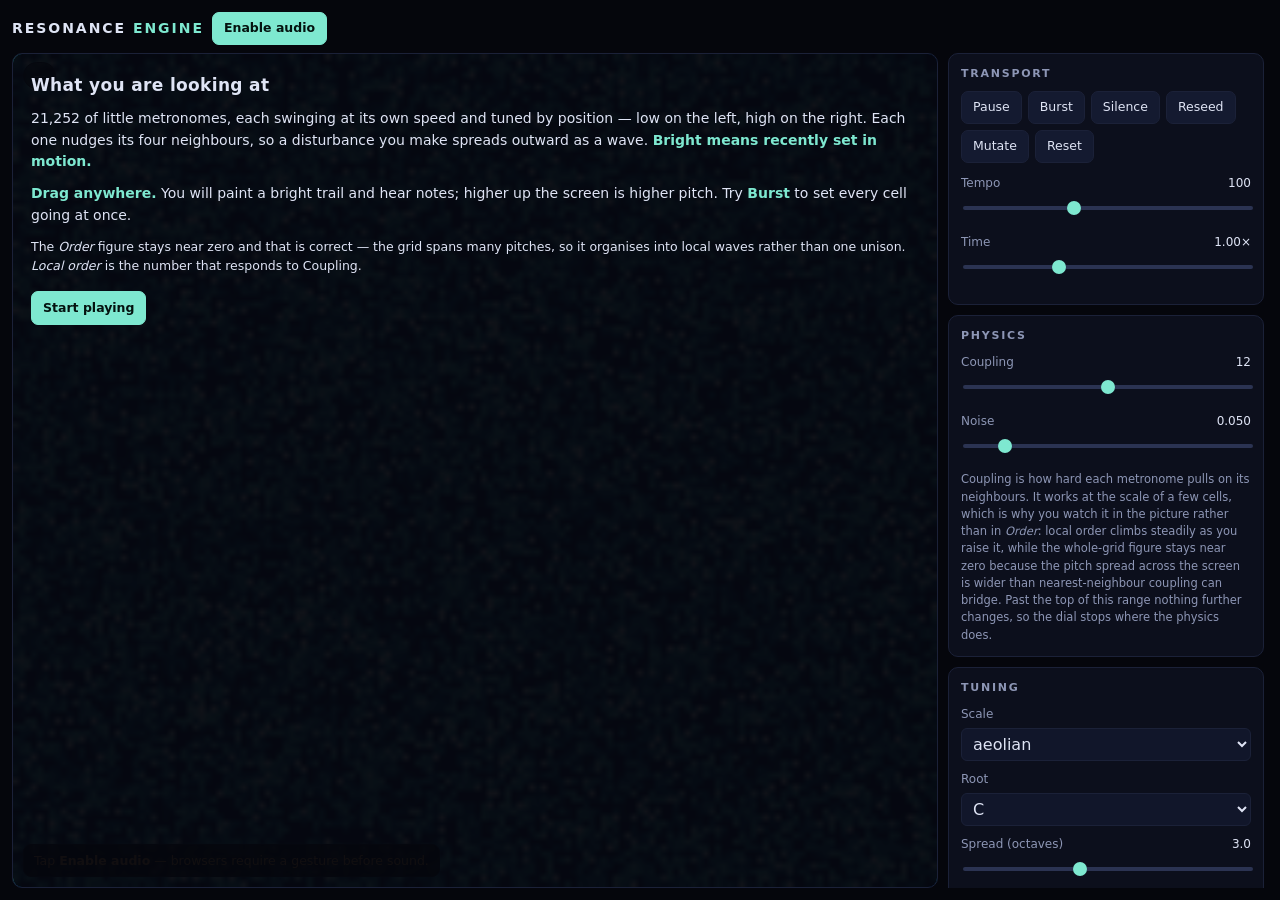
==== commit 6985f669: "resonance-engine: pin the seed the card capture actually starts from tools/capture-card.mjs claimed " ====
--- a/index.html
+++ b/index.html
@@ -770,7 +770,7 @@
     </aside>
   </main>
 </div>
-<script>(()=>{function ot(n){let t=n>>>0;return function(){t=t+1831565813>>>0;let o=t;return o=Math.imul(o^o>>>15,o|1),o^=o+Math.imul(o^o>>>7,o|61),((o^o>>>14)>>>0)/4294967296}}var V=Math.PI*2;function E(n,t,e){return n<t?t:n>e?e:n}function _(n,t){let e=n%t;return e<0?e+t:e}function R(n,t){let e=t*2;return _(n+t,e)-t}var I={Horizontal:"horizontal",Vertical:"vertical",Diagonal:"diagonal",Radial:"radial",Uniform:"uniform"},P={Horizontal:"horizontal",Vertical:"vertical",Both:"both"},F={Ember:"ember",Abyss:"abyss",Verdant:"verdant",Mono:"mono"},bt=12,$={aeolian:[0,2,3,5,7,8,10],dorian:[0,2,3,5,7,9,10],lydian:[0,2,4,6,7,9,11],phrygian:[0,1,3,5,7,8,10],mixolydian:[0,2,4,5,7,9,10],wholeTone:[0,2,4,6,8,10],hirajoshi:[0,2,3,7,8],prometheus:[0,2,6,9,10]},at=Object.keys($),D=["C","C#","D","D#","E","F","F#","G","G#","A","A#","B"],At=48;function ae(n,t){if(n.length===0)throw new RangeError("empty frequency ramp");if(n.length===1)return n[0];let e=E(t,0,1)*(n.length-1),o=Math.floor(e),a=Math.min(n.length-1,o+1);return n[o]+(n[a]-n[o])*(e-o)}function rt(n,t){let{cols:e,rows:o,phase:a}=n;for(let r=0;r<o;r++){let s=(r-1+o)%o*e,c=r*e,l=(r+1)%o*e;for(let d=0;d<e;d++){let p=a[c+d],y=Math.abs(R(a[c+(d-1+e)%e]-p,.5))+Math.abs(R(a[c+(d+1)%e]-p,.5))+Math.abs(R(a[s+d]-p,.5))+Math.abs(R(a[l+d]-p,.5));t[c+d]=E(y/(4*.5),0,1)}}return t}var Y=class{constructor(t,e,{coupling:o=12,noise:a=.02,damping:r=3.2}={}){this.cols=t,this.rows=e;let s=t*e;this.phase=new Float32Array(s),this.freq=new Float32Array(s),this.gain=new Float32Array(s),this.prevGain=new Float32Array(s),this.impulse=new Float32Array(s),this.omegaScale=1,this.t=0,this.couplingBase=o,this.noise=a,this.damping=r,this.mapType=I.Horizontal,this.mapOrigin=[0,0],this.mapSpan=[1,1],this._lap=new Float32Array(s),this.random=ot(1)}index(t,e){return e*this.cols+t}colOf(t){return t%this.cols}rowOf(t){return Math.floor(t/this.cols)}positionNorm(t,e){switch(this.mapType){case I.Horizontal:return E((t-this.mapOrigin[0])/this.mapSpan[0],0,1);case I.Vertical:return E((e-this.mapOrigin[1])/this.mapSpan[1],0,1);case I.Diagonal:return E((t-this.mapOrigin[0]+e-this.mapOrigin[1])/(this.mapSpan[0]+this.mapSpan[1]),0,1);case I.Radial:{let o=(t-this.mapOrigin[0])/this.mapSpan[0],a=(e-this.mapOrigin[1])/this.mapSpan[1];return E(Math.hypot(o,a),0,1)}case I.Uniform:return .5;default:throw new RangeError(`unknown freq map: ${this.mapType}`)}}retune(t,e,o,a){this.mapType=e,this.mapOrigin=o,this.mapSpan=a;for(let r=0;r<this.rows;r++)for(let s=0;s<this.cols;s++)this.freq[this.index(s,r)]=ae(t,this.positionNorm(s,r))}randomize(t,{keepGains:e=!1}={}){this.random=ot(t);let o=this.random;for(let a=0;a<this.phase.length;a++)this.phase[a]=o(),e||(this.gain[a]=0,this.prevGain[a]=0,this.impulse[a]=0)}trigger(t){this.impulse[t]=1}stroke(t,e,o,a,r){let s=o*o;for(let c=-Math.ceil(o);c<=Math.ceil(o);c++)for(let l=-Math.ceil(o);l<=Math.ceil(o);l++){let d=l*l+c*c;if(d>s)continue;let p=this.index(_(t+l,this.cols),_(e+c,this.rows)),y=1-Math.sqrt(d)/(o+1e-6),M=a*y;if(this.gain[p]=Math.min(1.6,this.gain[p]+M),r!=null){let w=E(M*2.5,0,1),S=R(r-this.phase[p],.5);this.phase[p]=_(this.phase[p]+S*w,1)}}}step(t,{coupling:e,noise:o}){let a=[];if(!(t>0))return a;let{cols:r,rows:s,phase:c,freq:l,gain:d,impulse:p}=this,y=this._lap,M=this.omegaScale;for(let h=0;h<s;h++){let b=(h-1+s)%s*r,G=h*r,ee=(h+1)%s*r;for(let L=0;L<r;L++){let ne=(L-1+r)%r,oe=(L+1)%r,W=c[G+L];y[G+L]=R(c[G+ne]-W,.5)+R(c[G+oe]-W,.5)+R(c[b+L]-W,.5)+R(c[ee+L]-W,.5)}}let w=e*t,S=1-E(this.damping*t,0,1),C=o*Math.sqrt(t),x=this.random;for(let h=0;h<c.length;h++){let b=c[h]+(l[h]*M+w*y[h]*.25)*t;C>0&&(b+=(x()-.5)*C),b+=d[h]*.06*t;let G=b>=1||b<0;c[h]=_(b,1),G&&(p[h]=1,a.push(h)),d[h]*=S}return this.t+=t,a}localOrder(t=7){let{cols:e,rows:o,phase:a}=this,r=0,s=0;for(let c=0;c+t<=o;c+=t)for(let l=0;l+t<=e;l+=t){let d=0,p=0;for(let M=c;M<c+t;M++)for(let w=l;w<l+t;w++){let S=2*Math.PI*a[M*e+w];d+=Math.cos(S),p+=Math.sin(S)}let y=t*t;r+=Math.hypot(d/y,p/y),s+=1}return s>0?r/s:0}orderParameter(){let t=0,e=0;for(let a=0;a<this.phase.length;a++){let r=this.phase[a]*V;t+=Math.cos(r),e+=Math.sin(r)}let o=this.phase.length;return Math.hypot(t/o,e/o)}activity(){let t=0;for(let e=0;e<this.gain.length;e++)t+=this.gain[e]>.05?1:0;return t/this.gain.length}meanFrequency(){let t=0;for(let e=0;e<this.freq.length;e++)t+=this.freq[e];return t/this.freq.length}};function it(n){return 440*Math.pow(2,(n-69)/12)}function Ct(n){return(Math.round(n)%12+12)%12}function Tt(n){let t=String(n).trim().toUpperCase().replace(/B#/g,"C"),e=D.indexOf(t);if(e<0)throw new RangeError(`unknown note name: ${n}`);return e}function Bt(n){let t=Math.round(n);return`${D[(t%12+12)%12]}${Math.floor(t/12)-1}`}function st(n,t,e,o=bt){let a=$[t];if(!a)throw new RangeError(`unknown scale: ${t}`);let r=a.length,s=Math.floor(n/r),c=(n%r+r)%r,l=Math.floor(c),d=c-l,p=l===r-1?12:a[l+1];return At+e+s*12+a[l]+(p-a[l])*d}function It(n){return Math.round(n)}var re=.12;var j=class{constructor({maxVoices:t=12}={}){this.ctx=null,this.ready=!1,this.maxVoices=t,this._voices=[]}async init(){if(this.ctx)return this.ready;let t=window.AudioContext||window.webkitAudioContext;if(!t)throw new Error("Web Audio is not available in this browser");let e=new t({latencyHint:"interactive"}),o=e.createGain();o.gain.value=.7;let a=e.createDynamicsCompressor();a.threshold.value=-8,a.knee.value=6,a.ratio.value=8,a.attack.value=.004,a.release.value=.18;let r=e.createChannelSplitter(2),s=e.createChannelMerger(2),c=e.createDelay(2);c.delayTime.value=.19;let l=e.createDelay(2);l.delayTime.value=.271;let d=e.createGain(),p=e.createGain(),y=e.createBiquadFilter(),M=e.createBiquadFilter();y.type=M.type="lowpass",y.frequency.value=M.frequency.value=2600;let w=e.createGain();w.gain.value=.42;let S=e.createGain();S.gain.value=.3;let C=e.createGain(),x=e.createGain();C.gain.value=x.gain.value=.85,o.connect(a),a.connect(e.destination),S.connect(r),r.connect(d,0),r.connect(p,1),d.gain.value=.45,p.gain.value=.45,d.connect(c),p.connect(l),c.connect(y),l.connect(M),y.connect(w),M.connect(w),w.connect(d),w.connect(p),y.connect(C),M.connect(x),C.connect(s,0,0),x.connect(s,0,1),s.connect(o);let h=e.createConvolver();h.buffer=this._impulseResponse(e,2.6,3.2);let b=e.createGain();return b.gain.value=.5,S.connect(h),h.connect(b),b.connect(o),this.ctx=e,this.nodes={master:o,send:S,feedback:w,reverbReturn:b},this.ready=!0,!0}_impulseResponse(t,e,o){let a=Math.floor(t.sampleRate*e),r=t.createBuffer(2,a,t.sampleRate);for(let s=0;s<2;s++){let c=r.getChannelData(s);for(let l=0;l<a;l++){let d=l/a;c[l]=(Math.random()*2-1)*Math.pow(1-d,o)}}return r}async resume(t=1500){return this.ctx||await this.init(),this.ctx.state==="suspended"&&await Promise.race([this.ctx.resume().catch(()=>{}),new Promise(e=>setTimeout(e,t))]),this.ctx.state==="running"}get now(){return this.ctx?this.ctx.currentTime:0}setMasterVolume(t){this.nodes&&(this.nodes.master.gain.value=t)}setSpace(t){this.nodes&&(this.nodes.send.gain.value=t,this.nodes.feedback.gain.value=.55*t)}playNote(t){if(!this.ready||this._voices.length>=this.maxVoices)return null;let e=this.ctx,o=Math.max(e.currentTime+.002,t.at??e.currentTime+re),a=it(t.midi),r=Math.max(.02,Math.min(1,t.velocity)),s=t.duration??this._durationForMidi(t.midi),c=e.createGain();c.gain.setValueAtTime(0,o);let l=.26*r;c.gain.linearRampToValueAtTime(l,o+.006),c.gain.exponentialRampToValueAtTime(l*.28,o+s*.35),c.gain.exponentialRampToValueAtTime(1e-4,o+s);let d=e.createStereoPanner();d.pan.value=Math.max(-1,Math.min(1,t.pan??0)),c.connect(d),d.connect(this.nodes.master),d.connect(this.nodes.send);let p=[{ratio:1,gain:1,type:"sine"},{ratio:2.01,gain:.32,type:"sine"},{ratio:.5,gain:.4,type:"triangle"}],y=[];for(let x of p){let h=e.createOscillator();h.type=x.type,h.frequency.setValueAtTime(a*x.ratio,o);let b=e.createGain();b.gain.value=x.gain,h.connect(b),b.connect(c),y.push(h)}let M=e.createOscillator();M.frequency.value=4.2+t.midi%7;let w=e.createGain();w.gain.value=a*.004,M.connect(w),w.connect(y[0].frequency),y.push(M);let S=this._noiseBurst(e,o,a);if(S){let x=e.createGain();x.gain.setValueAtTime(.16*r,o),x.gain.exponentialRampToValueAtTime(1e-4,o+.07),S.connect(x),x.connect(c)}let C=o+s+.05;for(let x of y)x.start(o),x.stop(C);return this._reap(C,c),{when:o,duration:s,stopAt:C}}_noiseBurst(t,e,o){let a=Math.floor(t.sampleRate*.08),r=t.createBuffer(1,a,t.sampleRate),s=r.getChannelData(0);for(let d=0;d<a;d++)s[d]=(Math.random()*2-1)*(1-d/a);let c=t.createBufferSource();c.buffer=r;let l=t.createBiquadFilter();return l.type="bandpass",l.frequency.value=Math.min(12e3,o*6),l.Q.value=1.4,c.connect(l),c.start(e),c.stop(e+.09),l}_durationForMidi(t){let e=Math.max(24,Math.min(108,t));return Math.max(.18,3.4*Math.pow(2,(54-e)/14))}_reap(t,e){let o=(t-this.ctx.currentTime+.25)*1e3,a=setTimeout(()=>{e.disconnect(),this._voices=this._voices.filter(r=>r!==a)},Math.max(0,o));this._voices.push(a)}activeVoices(){return this._voices.length}suspend(){return this.ctx&&this.ctx.state==="running"?this.ctx.suspend():Promise.resolve()}};var X=class{constructor({maxVoices:t=5,autoBudget:e=.35,humanize:o=.012,velocityGate:a=.09}={}){this.queue=[],this.maxVoices=t,this.autoBudget=e,this.humanize=o,this.velocityGate=a,this._autoCredit=0,this._last=new Map}enqueueManual(t){this.queue.push({...t,source:"manual"})}collectAuto(t,e,o){this._autoCredit+=this.autoBudget;for(let a of e){if(this._autoCredit<1)break;let r=o(a);if(!r||r.gain<this.velocityGate)continue;let s=this._last.get(a);s!==void 0&&t-s<.08||(this._last.set(a,t),this._autoCredit-=1,this.queue.push({degree:It(r.degree),velocity:Math.min(1,r.gain),pan:r.pan,col:r.col,row:r.row,time:t+(Math.random()-.5)*this.humanize,duration:null,source:"auto"}))}}takeDue(t){let e=[],o=[];for(let a of this.queue)a.time<=t?e.push(a):o.push(a);return this.queue=o,e.sort((a,r)=>a.time-r.time),e}clear(){this.queue.length=0,this._last.clear(),this._autoCredit=0}};function ct(n,t){return n*$[t].length}function _t(n,t){let e=3+Math.log2(Math.max(1,t));return Math.pow(2,-e/2+E(n,0,1)*e)}var lt={[F.Ember]:[[0,8,6,18],[.32,74,20,64],[.58,176,46,60],[.8,246,138,42],[1,255,240,196]],[F.Abyss]:[[0,3,5,16],[.3,12,44,96],[.55,26,122,168],[.78,82,214,214],[1,240,255,255]],[F.Verdant]:[[0,6,12,10],[.36,22,82,58],[.62,96,164,60],[.84,214,226,96],[1,252,255,232]],[F.Mono]:[[0,4,4,6],[.45,44,46,54],[.78,150,154,162],[1,255,255,255]]},Rt=Object.keys(lt);function Q(n){let t=lt[n]??lt[F.Abyss],e=new Uint8ClampedArray(256*3);for(let o=0;o<256;o++){let a=o/255,r=t.length-1;for(;r>1&&t[r][0]>a;)r--;let[s,c,l,d]=t[r],[p,y,M,w]=t[Math.min(t.length-1,r+1)],S=p-s||1,C=Math.min(1,Math.max(0,(a-s)/S));e[o*3]=c+(y-c)*C,e[o*3+1]=l+(M-l)*C,e[o*3+2]=d+(w-d)*C}return e}var ie=.12,tt=6,Ft=26e3,m=84,f=56,yt=24301,Gt=[["c-tempo","tempo"],["c-speed","speed"],["c-coupling","coupling"],["c-noise","noise"],["c-octaves","octaves"],["c-volume","volume"],["c-space","space"]],se=[["c-scale","scale",String],["c-root","root",n=>n.toUpperCase()],["c-map","map",String],["c-play","playMode",String],["c-palette","palette",String]],Vt=[["c-auto","autoSound"],["c-pointer","pointerSound"],["c-selfhear","selfHear"],["c-trails","motionTrails"],["c-waveform","showWaveform"]],ut=Number(document.getElementById("c-coupling").max),i={running:!0,tempo:100,speed:1,coupling:12,noise:.05,octaves:3,scale:"aeolian",root:"C",map:I.Diagonal,playMode:P.Both,palette:F.Abyss,volume:.75,space:.34,autoSound:!0,pointerSound:!0,motionTrails:!0,selfHear:!0,showWaveform:!0,seed:yt},A=document.getElementById("field"),T=A.getContext("2d",{alpha:!1});function ce(n,t){let e=Math.max(8,Math.floor((n||0)/tt)),o=Math.max(8,Math.floor((t||0)/tt));if(e*o<=Ft)return{cols:e,rows:o};let a=Math.sqrt(Ft/(e*o));return{cols:Math.max(8,Math.floor(e*a)),rows:Math.max(8,Math.floor(o*a))}}{let n=A.getBoundingClientRect(),{cols:t,rows:e}=ce(n.width||84*tt,n.height||56*tt);m=t,f=e}var u=new Y(m,f,{coupling:i.coupling}),g=new j,K=new X({maxVoices:5}),Ot=T.createImageData(m,f),dt=document.createElement("canvas"),Cn=dt.getContext("2d"),q=Q(i.palette),Lt=new Float32Array(m*f),kt=new Float32Array(m*f),J=new Float32Array(m*f),qt=new Float32Array(m*f),O=new Float32Array(m*f),vt=0,Pt=performance.now(),mt=60,$t=0,pt=null,Z=[];function Ht(n,t){let e=new Float64Array(n);for(let o=0;o<n;o++)e[o]=_t(n>1?o/(n-1):0,t);return e}function le(n){let t=0;for(let e of n)t=Math.max(t,e);return Math.max(1,t)}var ht=Ht(m,i.octaves);function k(){ht=Ht(m,i.octaves),u.retune(ht,i.map,[m/2,f/2],[m,f])}function ue(){dt.width=m,dt.height=f,O=new Float32Array(m*f)}var de=.9,me=1.15,pe=.25;var Dt=.06,he=.98,fe=.02,ge=.98,ye=2.5;function ve(n,t,e){let o=.5+.5*Math.cos(t*V);return E(n*de+o*pe+Math.min(e,1)*me,0,1)}function Ee(n,t){let e=n.length;J.set(n),J.sort();let o=J[Math.floor(e*fe)],r=J[Math.min(e-1,Math.floor(e*ge))]-o;if(!(r>1e-6))return t.set(n),0;let s=Math.min((he-Dt)/r,ye);for(let c=0;c<e;c++)t[c]=E(Dt+(n[c]-o)*s,0,1);return s}function Me(){rt(u,Lt);for(let t=0;t<m*f;t++)kt[t]=ve(Lt[t],u.phase[t],u.gain[t]);Ee(kt,qt);let n=Ot.data;for(let t=0;t<m*f;t++){let e=Math.min(255,Math.round(qt[t]*255))*3,o=t*4;n[o]=q[e],n[o+1]=q[e+1],n[o+2]=q[e+2],n[o+3]=255}T.putImageData(Ot,0,0)}function we(){T.globalCompositeOperation="lighter";for(let n=0;n<f;n++)for(let t=0;t<m;t++){let e=n*m+t,o=u.gain[e];o<.06||(T.fillStyle=`rgba(${q[762]}, ${q[763]}, ${q[764]}, ${Math.min(.5,o*.4)})`,T.beginPath(),T.arc(t+.5,n+.5,Math.max(.5,o*2.6),0,V),T.fill())}T.globalCompositeOperation="source-over"}var v={active:!1,col:0,row:0,lastCol:0,lastRow:0,velocity:0,type:"mouse"};function ft(n){let t=A.getBoundingClientRect(),e=Math.floor((n.clientX-t.left)/t.width*m),o=Math.floor((n.clientY-t.top)/t.height*f);return{col:_(e,m),row:_(o,f)}}function xe(n,t){switch(i.playMode){case P.Horizontal:return n/(m-1);case P.Vertical:return t/(f-1);case P.Both:return n/(m-1)*.6+(1-t/(f-1))*.4;default:throw new RangeError(`unknown play mode: ${i.playMode}`)}}function Et(n,t){let e=ct(i.octaves,i.scale);return xe(n,t)*e}function Nt(n){let{col:t,row:e}=ft(n),o=t-v.lastCol,a=e-v.lastRow;v.velocity=E(Math.hypot(o,a)/6,0,1);let r=Math.hypot(o,a),s=Math.max(1,Math.ceil(r/2));for(let c=0;c<s;c++){let l=c/s,d=Math.round(v.lastCol+o*l),p=Math.round(v.lastRow+a*l);u.stroke(d,p,3.2,.075+v.velocity*.1,null)}(n.buttons===1||n.type==="pointerdown")&&zt(t,e,.55+v.velocity*.45),v.lastCol=v.col=t,v.lastRow=v.row=e,v.active=!0}function zt(n,t,e){let o=Et(n,t),a=Mt(o);pt={midi:a,degree:o,col:n,row:t};let r=Ut(n);u.stroke(n,t,6.5,.85+e*.5,null),i.pointerSound&&K.enqueueManual({degree:o,velocity:e,pan:r,time:g.now+.01,duration:null}),i.selfHear&&Se(a),Kt(n,t),jt(o,a,"play")}function Ut(n){return(n+.5)/m*2-1}function Mt(n){return st(n,i.scale,Tt(i.root))}function Se(n){let t=Math.pow(2,(n-60)/24)-1;u.omegaScale=E(u.omegaScale+t*.5,.55,1.9)}function Kt(n,t){O[t*m+n]=1}var be=.05;function Ae(n){let t=Math.min(be,1/(24*le(ht))),e=n,o=0,a=vt;for(;e>0&&o<8;){let r=Math.min(t,e),s=u.step(r,{coupling:i.coupling,noise:i.noise});i.autoSound&&s.length&&K.collectAuto(a,s,c=>{let l=u.colOf(c),d=u.rowOf(c);return{degree:Et(l,d),gain:u.gain[c],col:l,row:d,pan:Ut(l)}}),e-=r,o+=1}}function Ce(){let n=K.takeDue(g.now+ie);for(let t of n){let e=Mt(t.degree);g.playNote({midi:e,velocity:t.velocity,pan:t.pan,duration:t.duration,at:t.time})&&(t.source==="auto"&&Kt(t.col,t.row),i.showWaveform&&Te(Ct(e),t.velocity))}}function Te(n,t){let e=document.getElementById("pulses");if(!e)return;let o=document.createElement("span");for(o.className="pulse",o.style.left=`${n/12*100}%`,o.style.setProperty("--size",`${6+t*16}px`),e.appendChild(o),o.addEventListener("animationend",()=>o.remove());e.childElementCount>40;)e.firstElementChild?.remove()}function Be(){Me(),i.motionTrails&&we(),Ie()}function Ie(){let n=!1;for(let t=0;t<O.length;t++)if(O[t]>.01){n=!0;break}if(n){T.save(),T.globalCompositeOperation="lighter";for(let t=0;t<O.length;t++){if(O[t]<=.01)continue;O[t]*=.9;let e=Math.min(.9,O[t]);T.fillStyle=`rgba(255,255,255,${e})`,T.fillRect(t%m,Math.floor(t/m),1,1)}T.restore()}}function Wt(n){$t+=1;let t=Math.min(.05,(n-Pt)/1e3);Pt=n,mt=mt*.9+1/Math.max(1e-4,t)*.1,i.running&&(vt+=t,Ae(t),Ce(),_e(t)),Be(),Oe(),requestAnimationFrame(Wt)}function _e(n){u.omegaScale+=(1-u.omegaScale)*E(n*.35,0,1)}var B={fps:document.getElementById("v-fps"),order:document.getElementById("v-order"),local:document.getElementById("v-local"),activity:document.getElementById("v-activity"),voices:document.getElementById("v-voices"),note:document.getElementById("v-note"),scale:document.getElementById("v-scale"),root:document.getElementById("v-root"),spread:document.getElementById("v-spread")},Yt="resonance-intro-seen",Re=120,Fe=0;function Oe(){let n=Fe++;n%Re===0&&De(),n%12===0&&(B.fps.textContent=mt.toFixed(0),B.order.textContent=u.orderParameter().toFixed(3),B.local.textContent=u.localOrder().toFixed(3),B.activity.textContent=`${(u.activity()*100).toFixed(0)}%`,B.voices.textContent=String(g._voices.length))}function jt(n,t,e){B.note.textContent=`${Bt(t)} \xB7 ${t.toFixed(1)}`,B.note.dataset.kind=e}function U(){B.scale.textContent=i.scale,B.root.textContent=i.root,B.spread.textContent=`${i.octaves.toFixed(1)} oct`}function et(n,t,e){let o=document.getElementById(`v-${n}`);o&&(o.textContent=Le(t,e))}function N(n,t,e,o){let a=document.getElementById(n);a.value=String(i[t]),a.dataset.stateKey=t;let r=()=>{let s=e?e(a.valueAsNumber):a.valueAsNumber;i[t]=s,et(n,t,s),o&&o()};r(),a.addEventListener("input",r)}function Xt(){for(let[n,t]of Gt)et(n,t,i[t])}function Le(n,t){return n==="octaves"?`${t.toFixed(1)}`:n==="volume"||n==="space"?`${Math.round(t*100)}%`:n==="coupling"?t.toFixed(0):n==="noise"?t.toFixed(3):n==="speed"?`${t.toFixed(2)}\xD7`:String(t)}function H(n,t,e,o){let a=document.getElementById(n);a.value=String(i[t]);let r=()=>{i[t]=e(a.value),o&&o()};a.addEventListener("change",r),r()}function ke(n,t,e){let o=document.getElementById(n);o.checked=i[t];let a=()=>{i[t]=o.checked,e&&e()};o.addEventListener("change",a),a()}function z(n,t,e){let o=document.getElementById(n);o.textContent="",t.forEach((a,r)=>{let s=document.createElement("option");s.value=String(a),s.textContent=e?e[r]:String(a),o.appendChild(s)})}function qe(){z("c-scale",at),z("c-root",D),z("c-map",Object.values(I)),z("c-play",Object.values(P)),z("c-palette",Rt),N("c-tempo","tempo"),N("c-speed","speed"),N("c-coupling","coupling",void 0,()=>{u.couplingBase=i.coupling}),N("c-noise","noise"),N("c-octaves","octaves",void 0,k),N("c-volume","volume",void 0,()=>g.setMasterVolume(i.volume)),N("c-space","space",void 0,()=>g.setSpace(i.space)),H("c-scale","scale",String,()=>{k(),U()}),H("c-root","root",n=>n.toUpperCase(),()=>{k(),U()}),H("c-map","map",String,k),H("c-play","playMode",String),H("c-palette","palette",String,()=>{q=Q(i.palette)});for(let[n,t]of Vt)ke(n,t);document.getElementById("b-play").addEventListener("click",Jt),document.getElementById("b-seed").addEventListener("click",()=>nt(null)),document.getElementById("b-clear").addEventListener("click",Zt),document.getElementById("b-burst").addEventListener("click",xt),document.getElementById("b-mutate").addEventListener("click",te),document.getElementById("b-reset").addEventListener("click",St),document.getElementById("b-audio").addEventListener("click",wt),document.getElementById("b-panel").addEventListener("click",Ne),document.getElementById("b-intro").addEventListener("click",gt)}function Pe(){let n=document.getElementById("intro"),t=!1;try{t=window.sessionStorage.getItem(Yt)==="seen"}catch{t=!1}if(t){n.hidden=!0;return}window.addEventListener("keydown",e=>{e.key==="Escape"&&!n.hidden&&gt()}),n.addEventListener("pointerdown",e=>{e.target.closest("button")||(gt(),A.dispatchEvent(new PointerEvent(e.type,{pointerId:e.pointerId,pointerType:e.pointerType,isPrimary:e.isPrimary,bubbles:!0,cancelable:!0,clientX:e.clientX,clientY:e.clientY,buttons:e.buttons,button:e.button})))},{capture:!0})}function gt(){document.getElementById("intro").hidden=!0;try{window.sessionStorage.setItem(Yt,"seen")}catch{}}function De(){let n=document.getElementById("sr-state");n.textContent=[`Order ${u.orderParameter().toFixed(2)}`,`local order ${u.localOrder().toFixed(2)}`,`${g._voices.length} voices`].join(", ")}function Qt(n){i.running=n,document.getElementById("b-play").textContent=n?"Pause":"Run",n?wt():g.suspend()}function Ne(){let n=document.getElementById("panel"),t=document.getElementById("b-panel"),e=n.dataset.collapsed!=="true";n.dataset.collapsed=e?"true":"false",t.setAttribute("aria-expanded",e?"false":"true"),t.textContent=e?"Controls":"Hide"}function Jt(){Qt(!i.running)}async function wt(){let n=await g.resume();g.setMasterVolume(i.volume),g.setSpace(i.space);let t=document.getElementById("audio-hint");return n?(document.getElementById("b-audio").hidden=!0,t.hidden=!0):t.textContent="No audio device available. The simulation still runs, visuals only.",n}function Ge(){let n=document.getElementById("touch-hint");if(!window.matchMedia("(hover: none) and (pointer: coarse)").matches)return;n.hidden=!1;let e=()=>{n.hidden=!0,A.removeEventListener("pointerdown",e)};A.addEventListener("pointerdown",e,{once:!0})}function nt(n){let t=n??Math.floor(Math.random()*4294967295);i.seed=t,u.randomize(t),document.getElementById("v-seed").textContent=`0x${t.toString(16).slice(0,8)}`}function Zt(){for(let n=0;n<u.gain.length;n++)u.gain[n]=0,u.impulse[n]=0;O.fill(0),K.clear()}function xt(){u.phase.fill(0);for(let n=0;n<u.gain.length;n++)u.gain[n]=Math.max(u.gain[n],.35)}function te(){let n=at;i.scale=n[Math.floor(Math.random()*n.length)],i.root=D[Math.floor(Math.random()*D.length)],i.coupling=E(ut*.25+Math.random()*ut*.75,0,ut),i.octaves=E(1.5+Math.random()*4,1,6),document.getElementById("c-scale").value=i.scale,document.getElementById("c-root").value=i.root,document.getElementById("c-coupling").value=String(i.coupling),document.getElementById("c-octaves").value=String(i.octaves),Xt(),u.couplingBase=i.coupling,k(),U()}function St(){Object.assign(i,{running:!0,tempo:100,speed:1,coupling:12,noise:.05,octaves:3,scale:"aeolian",root:"C",map:I.Diagonal,playMode:P.Both,palette:F.Abyss,volume:.75,space:.34,autoSound:!0,pointerSound:!0,motionTrails:!0,selfHear:!0,showWaveform:!0});for(let[n,t]of Gt)document.getElementById(n).value=String(i[t]);for(let[n,t]of se)document.getElementById(n).value=String(i[t]);for(let[n,t]of Vt)document.getElementById(n).checked=i[t];Xt(),u.couplingBase=i.coupling,u.omegaScale=1,g.setMasterVolume(i.volume),g.setSpace(i.space),k(),U(),nt(yt)}var Ve=[["a","s","d","f","g","h","j","k"],["z","x","c","v","b","n","m"]],$e={" ":"toggle-run",b:"burst",c:"silence",m:"mutate",n:"reseed",r:"reset"};function He(n){for(let[t,e]of Ve.entries()){let o=e.indexOf(n);if(o>=0)return t*e.length+o}return null}function ze(n){let t=ct(i.octaves,i.scale),e=Math.round(n/Math.max(1,t-1)*(m-1)),o=Math.round((1-n/Math.max(1,t-1))*(f-1));return{col:E(e,0,m-1),row:E(o,0,f-1)}}function Ue(){window.addEventListener("keydown",n=>{if(n.target instanceof HTMLInputElement)return;let t=n.key.toLowerCase(),e=$e[t];if(e!==void 0)switch(n.preventDefault(),Z.push(e),Z.length>32&&Z.shift(),e){case"toggle-run":Jt();return;case"burst":xt();return;case"silence":Zt();return;case"mutate":te();return;case"reseed":nt(null);return;case"reset":St();return;default:throw new RangeError(`unhandled command: ${e}`)}let o=He(t);if(o===null)return;n.preventDefault();let{col:a,row:r}=ze(o);zt(a,r,.8)})}function Ke(){A.width=m,A.height=f}function We(){let t=(m*f).toLocaleString("en-US"),e=document.getElementById("field-count");e&&(e.textContent=t);let o=`Field of ${t} coupled oscillators. Bright areas are cells recently set in motion; the pattern drifts and organises on its own. Drag to conduct waves and play notes.`;A.setAttribute("aria-label",o)}function Ye(){Ke(),ue(),We(),qe(),U(),nt(yt),k(),A.addEventListener("pointerdown",t=>{try{A.setPointerCapture(t.pointerId)}catch{}v.active=!0,v.type=t.pointerType||"mouse";let e=ft(t);v.lastCol=e.col,v.lastRow=e.row,Nt(t)}),A.addEventListener("pointermove",t=>{let e=ft(t);if(v.type==="mouse"&&t.buttons===0&&!v.active){v.lastCol=e.col,v.lastRow=e.row,je(e.col,e.row);return}v.active&&Nt(t)});let n=()=>{v.active=!1};A.addEventListener("pointerup",n),A.addEventListener("pointercancel",n),A.addEventListener("contextmenu",t=>t.preventDefault()),Ue(),Ge(),Pe(),requestAnimationFrame(Wt)}function je(n,t){let e=Et(n,t);jt(e,Mt(e),"hover")}function Xe(){window.__resonance={state:i,field:u,audio:g,scheduler:K,tickCounter:()=>$t,clockValue:()=>vt,setRunning:Qt,setCoupling(n){i.coupling=n,u.couplingBase=n,document.getElementById("c-coupling").value=String(n),et("c-coupling","coupling",n)},setNoise(n){i.noise=n,document.getElementById("c-noise").value=String(n),et("c-noise","noise",n)},computeDisagreement:n=>rt(u,n),async settlePose(n){switch(B.note.textContent="\u2014",delete B.note.dataset.kind,n){case"idle":{i.seed=12648430,u.randomize(i.seed),u.omegaScale=1;for(let t=0;t<400;t++)u.step(1/120,{coupling:i.coupling,noise:0});return"idle"}case"wavefront":{i.seed=335591,u.randomize(i.seed);for(let t=0;t<f;t++)for(let e=0;e<m;e++){let o=u.index(e,t);u.phase[o]=_((e+t)/26,1);let a=Math.abs((e+t)%26-3);u.gain[o]=a<2?.5:0}return"wavefront"}case"locked":return i.seed=659918,u.randomize(i.seed),u.phase.fill(.25),u.gain.fill(0),"locked";case"chrome":return"chrome";default:throw new RangeError(`unknown pose: ${n}`)}},setVisuals({palette:n,scale:t,root:e,map:o}){n!==void 0&&(i.palette=n,q=Q(n),document.getElementById("c-palette").value=n),t!==void 0&&(i.scale=t),e!==void 0&&(i.root=e),o!==void 0&&(i.map=o),document.getElementById("c-scale").value=i.scale,document.getElementById("c-root").value=i.root,document.getElementById("c-map").value=i.map,k()},burst:xt,resetDefaults:St,lastPlayedMidi:()=>pt?pt.midi:null,probeCommands:()=>{let n=0;for(let t of u.gain)n+=t;return{gainSum:n,order:u.orderParameter(),commandLog:[...Z]}},enableAudioForTest:wt,audioReady:()=>g.ready,voiceCount:()=>g.activeVoices(),audioContextState:()=>g.ctx?g.ctx.state:"none",attachAnalyserForTest(){if(g._analyser)return g._analyser;let n=g.ctx.createAnalyser();return n.fftSize=2048,g.nodes.master.connect(n),g._analyser=n,n}}}Ye();Xe();})();
+<script>(()=>{function ot(n){let t=n>>>0;return function(){t=t+1831565813>>>0;let o=t;return o=Math.imul(o^o>>>15,o|1),o^=o+Math.imul(o^o>>>7,o|61),((o^o>>>14)>>>0)/4294967296}}var V=Math.PI*2;function E(n,t,e){return n<t?t:n>e?e:n}function _(n,t){let e=n%t;return e<0?e+t:e}function R(n,t){let e=t*2;return _(n+t,e)-t}var I={Horizontal:"horizontal",Vertical:"vertical",Diagonal:"diagonal",Radial:"radial",Uniform:"uniform"},P={Horizontal:"horizontal",Vertical:"vertical",Both:"both"},F={Ember:"ember",Abyss:"abyss",Verdant:"verdant",Mono:"mono"},bt=12,$={aeolian:[0,2,3,5,7,8,10],dorian:[0,2,3,5,7,9,10],lydian:[0,2,4,6,7,9,11],phrygian:[0,1,3,5,7,8,10],mixolydian:[0,2,4,5,7,9,10],wholeTone:[0,2,4,6,8,10],hirajoshi:[0,2,3,7,8],prometheus:[0,2,6,9,10]},at=Object.keys($),D=["C","C#","D","D#","E","F","F#","G","G#","A","A#","B"],At=48;function ae(n,t){if(n.length===0)throw new RangeError("empty frequency ramp");if(n.length===1)return n[0];let e=E(t,0,1)*(n.length-1),o=Math.floor(e),a=Math.min(n.length-1,o+1);return n[o]+(n[a]-n[o])*(e-o)}function rt(n,t){let{cols:e,rows:o,phase:a}=n;for(let r=0;r<o;r++){let s=(r-1+o)%o*e,c=r*e,l=(r+1)%o*e;for(let d=0;d<e;d++){let p=a[c+d],y=Math.abs(R(a[c+(d-1+e)%e]-p,.5))+Math.abs(R(a[c+(d+1)%e]-p,.5))+Math.abs(R(a[s+d]-p,.5))+Math.abs(R(a[l+d]-p,.5));t[c+d]=E(y/(4*.5),0,1)}}return t}var j=class{constructor(t,e,{coupling:o=12,noise:a=.02,damping:r=3.2}={}){this.cols=t,this.rows=e;let s=t*e;this.phase=new Float32Array(s),this.freq=new Float32Array(s),this.gain=new Float32Array(s),this.prevGain=new Float32Array(s),this.impulse=new Float32Array(s),this.omegaScale=1,this.t=0,this.couplingBase=o,this.noise=a,this.damping=r,this.mapType=I.Horizontal,this.mapOrigin=[0,0],this.mapSpan=[1,1],this._lap=new Float32Array(s),this.random=ot(1)}index(t,e){return e*this.cols+t}colOf(t){return t%this.cols}rowOf(t){return Math.floor(t/this.cols)}positionNorm(t,e){switch(this.mapType){case I.Horizontal:return E((t-this.mapOrigin[0])/this.mapSpan[0],0,1);case I.Vertical:return E((e-this.mapOrigin[1])/this.mapSpan[1],0,1);case I.Diagonal:return E((t-this.mapOrigin[0]+e-this.mapOrigin[1])/(this.mapSpan[0]+this.mapSpan[1]),0,1);case I.Radial:{let o=(t-this.mapOrigin[0])/this.mapSpan[0],a=(e-this.mapOrigin[1])/this.mapSpan[1];return E(Math.hypot(o,a),0,1)}case I.Uniform:return .5;default:throw new RangeError(`unknown freq map: ${this.mapType}`)}}retune(t,e,o,a){this.mapType=e,this.mapOrigin=o,this.mapSpan=a;for(let r=0;r<this.rows;r++)for(let s=0;s<this.cols;s++)this.freq[this.index(s,r)]=ae(t,this.positionNorm(s,r))}randomize(t,{keepGains:e=!1}={}){this.random=ot(t);let o=this.random;for(let a=0;a<this.phase.length;a++)this.phase[a]=o(),e||(this.gain[a]=0,this.prevGain[a]=0,this.impulse[a]=0)}trigger(t){this.impulse[t]=1}stroke(t,e,o,a,r){let s=o*o;for(let c=-Math.ceil(o);c<=Math.ceil(o);c++)for(let l=-Math.ceil(o);l<=Math.ceil(o);l++){let d=l*l+c*c;if(d>s)continue;let p=this.index(_(t+l,this.cols),_(e+c,this.rows)),y=1-Math.sqrt(d)/(o+1e-6),M=a*y;if(this.gain[p]=Math.min(1.6,this.gain[p]+M),r!=null){let w=E(M*2.5,0,1),S=R(r-this.phase[p],.5);this.phase[p]=_(this.phase[p]+S*w,1)}}}step(t,{coupling:e,noise:o}){let a=[];if(!(t>0))return a;let{cols:r,rows:s,phase:c,freq:l,gain:d,impulse:p}=this,y=this._lap,M=this.omegaScale;for(let h=0;h<s;h++){let b=(h-1+s)%s*r,G=h*r,ee=(h+1)%s*r;for(let L=0;L<r;L++){let ne=(L-1+r)%r,oe=(L+1)%r,Y=c[G+L];y[G+L]=R(c[G+ne]-Y,.5)+R(c[G+oe]-Y,.5)+R(c[b+L]-Y,.5)+R(c[ee+L]-Y,.5)}}let w=e*t,S=1-E(this.damping*t,0,1),C=o*Math.sqrt(t),x=this.random;for(let h=0;h<c.length;h++){let b=c[h]+(l[h]*M+w*y[h]*.25)*t;C>0&&(b+=(x()-.5)*C),b+=d[h]*.06*t;let G=b>=1||b<0;c[h]=_(b,1),G&&(p[h]=1,a.push(h)),d[h]*=S}return this.t+=t,a}localOrder(t=7){let{cols:e,rows:o,phase:a}=this,r=0,s=0;for(let c=0;c+t<=o;c+=t)for(let l=0;l+t<=e;l+=t){let d=0,p=0;for(let M=c;M<c+t;M++)for(let w=l;w<l+t;w++){let S=2*Math.PI*a[M*e+w];d+=Math.cos(S),p+=Math.sin(S)}let y=t*t;r+=Math.hypot(d/y,p/y),s+=1}return s>0?r/s:0}orderParameter(){let t=0,e=0;for(let a=0;a<this.phase.length;a++){let r=this.phase[a]*V;t+=Math.cos(r),e+=Math.sin(r)}let o=this.phase.length;return Math.hypot(t/o,e/o)}activity(){let t=0;for(let e=0;e<this.gain.length;e++)t+=this.gain[e]>.05?1:0;return t/this.gain.length}meanFrequency(){let t=0;for(let e=0;e<this.freq.length;e++)t+=this.freq[e];return t/this.freq.length}};function it(n){return 440*Math.pow(2,(n-69)/12)}function Ct(n){return(Math.round(n)%12+12)%12}function Tt(n){let t=String(n).trim().toUpperCase().replace(/B#/g,"C"),e=D.indexOf(t);if(e<0)throw new RangeError(`unknown note name: ${n}`);return e}function Bt(n){let t=Math.round(n);return`${D[(t%12+12)%12]}${Math.floor(t/12)-1}`}function st(n,t,e,o=bt){let a=$[t];if(!a)throw new RangeError(`unknown scale: ${t}`);let r=a.length,s=Math.floor(n/r),c=(n%r+r)%r,l=Math.floor(c),d=c-l,p=l===r-1?12:a[l+1];return At+e+s*12+a[l]+(p-a[l])*d}function It(n){return Math.round(n)}var re=.12;var X=class{constructor({maxVoices:t=12}={}){this.ctx=null,this.ready=!1,this.maxVoices=t,this._voices=[]}async init(){if(this.ctx)return this.ready;let t=window.AudioContext||window.webkitAudioContext;if(!t)throw new Error("Web Audio is not available in this browser");let e=new t({latencyHint:"interactive"}),o=e.createGain();o.gain.value=.7;let a=e.createDynamicsCompressor();a.threshold.value=-8,a.knee.value=6,a.ratio.value=8,a.attack.value=.004,a.release.value=.18;let r=e.createChannelSplitter(2),s=e.createChannelMerger(2),c=e.createDelay(2);c.delayTime.value=.19;let l=e.createDelay(2);l.delayTime.value=.271;let d=e.createGain(),p=e.createGain(),y=e.createBiquadFilter(),M=e.createBiquadFilter();y.type=M.type="lowpass",y.frequency.value=M.frequency.value=2600;let w=e.createGain();w.gain.value=.42;let S=e.createGain();S.gain.value=.3;let C=e.createGain(),x=e.createGain();C.gain.value=x.gain.value=.85,o.connect(a),a.connect(e.destination),S.connect(r),r.connect(d,0),r.connect(p,1),d.gain.value=.45,p.gain.value=.45,d.connect(c),p.connect(l),c.connect(y),l.connect(M),y.connect(w),M.connect(w),w.connect(d),w.connect(p),y.connect(C),M.connect(x),C.connect(s,0,0),x.connect(s,0,1),s.connect(o);let h=e.createConvolver();h.buffer=this._impulseResponse(e,2.6,3.2);let b=e.createGain();return b.gain.value=.5,S.connect(h),h.connect(b),b.connect(o),this.ctx=e,this.nodes={master:o,send:S,feedback:w,reverbReturn:b},this.ready=!0,!0}_impulseResponse(t,e,o){let a=Math.floor(t.sampleRate*e),r=t.createBuffer(2,a,t.sampleRate);for(let s=0;s<2;s++){let c=r.getChannelData(s);for(let l=0;l<a;l++){let d=l/a;c[l]=(Math.random()*2-1)*Math.pow(1-d,o)}}return r}async resume(t=1500){return this.ctx||await this.init(),this.ctx.state==="suspended"&&await Promise.race([this.ctx.resume().catch(()=>{}),new Promise(e=>setTimeout(e,t))]),this.ctx.state==="running"}get now(){return this.ctx?this.ctx.currentTime:0}setMasterVolume(t){this.nodes&&(this.nodes.master.gain.value=t)}setSpace(t){this.nodes&&(this.nodes.send.gain.value=t,this.nodes.feedback.gain.value=.55*t)}playNote(t){if(!this.ready||this._voices.length>=this.maxVoices)return null;let e=this.ctx,o=Math.max(e.currentTime+.002,t.at??e.currentTime+re),a=it(t.midi),r=Math.max(.02,Math.min(1,t.velocity)),s=t.duration??this._durationForMidi(t.midi),c=e.createGain();c.gain.setValueAtTime(0,o);let l=.26*r;c.gain.linearRampToValueAtTime(l,o+.006),c.gain.exponentialRampToValueAtTime(l*.28,o+s*.35),c.gain.exponentialRampToValueAtTime(1e-4,o+s);let d=e.createStereoPanner();d.pan.value=Math.max(-1,Math.min(1,t.pan??0)),c.connect(d),d.connect(this.nodes.master),d.connect(this.nodes.send);let p=[{ratio:1,gain:1,type:"sine"},{ratio:2.01,gain:.32,type:"sine"},{ratio:.5,gain:.4,type:"triangle"}],y=[];for(let x of p){let h=e.createOscillator();h.type=x.type,h.frequency.setValueAtTime(a*x.ratio,o);let b=e.createGain();b.gain.value=x.gain,h.connect(b),b.connect(c),y.push(h)}let M=e.createOscillator();M.frequency.value=4.2+t.midi%7;let w=e.createGain();w.gain.value=a*.004,M.connect(w),w.connect(y[0].frequency),y.push(M);let S=this._noiseBurst(e,o,a);if(S){let x=e.createGain();x.gain.setValueAtTime(.16*r,o),x.gain.exponentialRampToValueAtTime(1e-4,o+.07),S.connect(x),x.connect(c)}let C=o+s+.05;for(let x of y)x.start(o),x.stop(C);return this._reap(C,c),{when:o,duration:s,stopAt:C}}_noiseBurst(t,e,o){let a=Math.floor(t.sampleRate*.08),r=t.createBuffer(1,a,t.sampleRate),s=r.getChannelData(0);for(let d=0;d<a;d++)s[d]=(Math.random()*2-1)*(1-d/a);let c=t.createBufferSource();c.buffer=r;let l=t.createBiquadFilter();return l.type="bandpass",l.frequency.value=Math.min(12e3,o*6),l.Q.value=1.4,c.connect(l),c.start(e),c.stop(e+.09),l}_durationForMidi(t){let e=Math.max(24,Math.min(108,t));return Math.max(.18,3.4*Math.pow(2,(54-e)/14))}_reap(t,e){let o=(t-this.ctx.currentTime+.25)*1e3,a=setTimeout(()=>{e.disconnect(),this._voices=this._voices.filter(r=>r!==a)},Math.max(0,o));this._voices.push(a)}activeVoices(){return this._voices.length}suspend(){return this.ctx&&this.ctx.state==="running"?this.ctx.suspend():Promise.resolve()}};var Q=class{constructor({maxVoices:t=5,autoBudget:e=.35,humanize:o=.012,velocityGate:a=.09}={}){this.queue=[],this.maxVoices=t,this.autoBudget=e,this.humanize=o,this.velocityGate=a,this._autoCredit=0,this._last=new Map}enqueueManual(t){this.queue.push({...t,source:"manual"})}collectAuto(t,e,o){this._autoCredit+=this.autoBudget;for(let a of e){if(this._autoCredit<1)break;let r=o(a);if(!r||r.gain<this.velocityGate)continue;let s=this._last.get(a);s!==void 0&&t-s<.08||(this._last.set(a,t),this._autoCredit-=1,this.queue.push({degree:It(r.degree),velocity:Math.min(1,r.gain),pan:r.pan,col:r.col,row:r.row,time:t+(Math.random()-.5)*this.humanize,duration:null,source:"auto"}))}}takeDue(t){let e=[],o=[];for(let a of this.queue)a.time<=t?e.push(a):o.push(a);return this.queue=o,e.sort((a,r)=>a.time-r.time),e}clear(){this.queue.length=0,this._last.clear(),this._autoCredit=0}};function ct(n,t){return n*$[t].length}function _t(n,t){let e=3+Math.log2(Math.max(1,t));return Math.pow(2,-e/2+E(n,0,1)*e)}var lt={[F.Ember]:[[0,8,6,18],[.32,74,20,64],[.58,176,46,60],[.8,246,138,42],[1,255,240,196]],[F.Abyss]:[[0,3,5,16],[.3,12,44,96],[.55,26,122,168],[.78,82,214,214],[1,240,255,255]],[F.Verdant]:[[0,6,12,10],[.36,22,82,58],[.62,96,164,60],[.84,214,226,96],[1,252,255,232]],[F.Mono]:[[0,4,4,6],[.45,44,46,54],[.78,150,154,162],[1,255,255,255]]},Rt=Object.keys(lt);function J(n){let t=lt[n]??lt[F.Abyss],e=new Uint8ClampedArray(256*3);for(let o=0;o<256;o++){let a=o/255,r=t.length-1;for(;r>1&&t[r][0]>a;)r--;let[s,c,l,d]=t[r],[p,y,M,w]=t[Math.min(t.length-1,r+1)],S=p-s||1,C=Math.min(1,Math.max(0,(a-s)/S));e[o*3]=c+(y-c)*C,e[o*3+1]=l+(M-l)*C,e[o*3+2]=d+(w-d)*C}return e}var ie=.12,et=6,Ft=26e3,m=84,f=56,yt=24301,Gt=[["c-tempo","tempo"],["c-speed","speed"],["c-coupling","coupling"],["c-noise","noise"],["c-octaves","octaves"],["c-volume","volume"],["c-space","space"]],se=[["c-scale","scale",String],["c-root","root",n=>n.toUpperCase()],["c-map","map",String],["c-play","playMode",String],["c-palette","palette",String]],Vt=[["c-auto","autoSound"],["c-pointer","pointerSound"],["c-selfhear","selfHear"],["c-trails","motionTrails"],["c-waveform","showWaveform"]],ut=Number(document.getElementById("c-coupling").max),i={running:!0,tempo:100,speed:1,coupling:12,noise:.05,octaves:3,scale:"aeolian",root:"C",map:I.Diagonal,playMode:P.Both,palette:F.Abyss,volume:.75,space:.34,autoSound:!0,pointerSound:!0,motionTrails:!0,selfHear:!0,showWaveform:!0,seed:yt},A=document.getElementById("field"),T=A.getContext("2d",{alpha:!1});function ce(n,t){let e=Math.max(8,Math.floor((n||0)/et)),o=Math.max(8,Math.floor((t||0)/et));if(e*o<=Ft)return{cols:e,rows:o};let a=Math.sqrt(Ft/(e*o));return{cols:Math.max(8,Math.floor(e*a)),rows:Math.max(8,Math.floor(o*a))}}{let n=A.getBoundingClientRect(),{cols:t,rows:e}=ce(n.width||84*et,n.height||56*et);m=t,f=e}var u=new j(m,f,{coupling:i.coupling}),g=new X,K=new Q({maxVoices:5}),Ot=T.createImageData(m,f),dt=document.createElement("canvas"),Cn=dt.getContext("2d"),q=J(i.palette),Lt=new Float32Array(m*f),kt=new Float32Array(m*f),Z=new Float32Array(m*f),qt=new Float32Array(m*f),O=new Float32Array(m*f),vt=0,Pt=performance.now(),mt=60,$t=0,pt=null,tt=[];function Ht(n,t){let e=new Float64Array(n);for(let o=0;o<n;o++)e[o]=_t(n>1?o/(n-1):0,t);return e}function le(n){let t=0;for(let e of n)t=Math.max(t,e);return Math.max(1,t)}var ht=Ht(m,i.octaves);function k(){ht=Ht(m,i.octaves),u.retune(ht,i.map,[m/2,f/2],[m,f])}function ue(){dt.width=m,dt.height=f,O=new Float32Array(m*f)}var de=.9,me=1.15,pe=.25;var Dt=.06,he=.98,fe=.02,ge=.98,ye=2.5;function ve(n,t,e){let o=.5+.5*Math.cos(t*V);return E(n*de+o*pe+Math.min(e,1)*me,0,1)}function Ee(n,t){let e=n.length;Z.set(n),Z.sort();let o=Z[Math.floor(e*fe)],r=Z[Math.min(e-1,Math.floor(e*ge))]-o;if(!(r>1e-6))return t.set(n),0;let s=Math.min((he-Dt)/r,ye);for(let c=0;c<e;c++)t[c]=E(Dt+(n[c]-o)*s,0,1);return s}function Me(){rt(u,Lt);for(let t=0;t<m*f;t++)kt[t]=ve(Lt[t],u.phase[t],u.gain[t]);Ee(kt,qt);let n=Ot.data;for(let t=0;t<m*f;t++){let e=Math.min(255,Math.round(qt[t]*255))*3,o=t*4;n[o]=q[e],n[o+1]=q[e+1],n[o+2]=q[e+2],n[o+3]=255}T.putImageData(Ot,0,0)}function we(){T.globalCompositeOperation="lighter";for(let n=0;n<f;n++)for(let t=0;t<m;t++){let e=n*m+t,o=u.gain[e];o<.06||(T.fillStyle=`rgba(${q[762]}, ${q[763]}, ${q[764]}, ${Math.min(.5,o*.4)})`,T.beginPath(),T.arc(t+.5,n+.5,Math.max(.5,o*2.6),0,V),T.fill())}T.globalCompositeOperation="source-over"}var v={active:!1,col:0,row:0,lastCol:0,lastRow:0,velocity:0,type:"mouse"};function ft(n){let t=A.getBoundingClientRect(),e=Math.floor((n.clientX-t.left)/t.width*m),o=Math.floor((n.clientY-t.top)/t.height*f);return{col:_(e,m),row:_(o,f)}}function xe(n,t){switch(i.playMode){case P.Horizontal:return n/(m-1);case P.Vertical:return t/(f-1);case P.Both:return n/(m-1)*.6+(1-t/(f-1))*.4;default:throw new RangeError(`unknown play mode: ${i.playMode}`)}}function Et(n,t){let e=ct(i.octaves,i.scale);return xe(n,t)*e}function Nt(n){let{col:t,row:e}=ft(n),o=t-v.lastCol,a=e-v.lastRow;v.velocity=E(Math.hypot(o,a)/6,0,1);let r=Math.hypot(o,a),s=Math.max(1,Math.ceil(r/2));for(let c=0;c<s;c++){let l=c/s,d=Math.round(v.lastCol+o*l),p=Math.round(v.lastRow+a*l);u.stroke(d,p,3.2,.075+v.velocity*.1,null)}(n.buttons===1||n.type==="pointerdown")&&zt(t,e,.55+v.velocity*.45),v.lastCol=v.col=t,v.lastRow=v.row=e,v.active=!0}function zt(n,t,e){let o=Et(n,t),a=Mt(o);pt={midi:a,degree:o,col:n,row:t};let r=Ut(n);u.stroke(n,t,6.5,.85+e*.5,null),i.pointerSound&&K.enqueueManual({degree:o,velocity:e,pan:r,time:g.now+.01,duration:null}),i.selfHear&&Se(a),Kt(n,t),jt(o,a,"play")}function Ut(n){return(n+.5)/m*2-1}function Mt(n){return st(n,i.scale,Tt(i.root))}function Se(n){let t=Math.pow(2,(n-60)/24)-1;u.omegaScale=E(u.omegaScale+t*.5,.55,1.9)}function Kt(n,t){O[t*m+n]=1}var be=.05;function Ae(n){let t=Math.min(be,1/(24*le(ht))),e=n,o=0,a=vt;for(;e>0&&o<8;){let r=Math.min(t,e),s=u.step(r,{coupling:i.coupling,noise:i.noise});i.autoSound&&s.length&&K.collectAuto(a,s,c=>{let l=u.colOf(c),d=u.rowOf(c);return{degree:Et(l,d),gain:u.gain[c],col:l,row:d,pan:Ut(l)}}),e-=r,o+=1}}function Ce(){let n=K.takeDue(g.now+ie);for(let t of n){let e=Mt(t.degree);g.playNote({midi:e,velocity:t.velocity,pan:t.pan,duration:t.duration,at:t.time})&&(t.source==="auto"&&Kt(t.col,t.row),i.showWaveform&&Te(Ct(e),t.velocity))}}function Te(n,t){let e=document.getElementById("pulses");if(!e)return;let o=document.createElement("span");for(o.className="pulse",o.style.left=`${n/12*100}%`,o.style.setProperty("--size",`${6+t*16}px`),e.appendChild(o),o.addEventListener("animationend",()=>o.remove());e.childElementCount>40;)e.firstElementChild?.remove()}function Be(){Me(),i.motionTrails&&we(),Ie()}function Ie(){let n=!1;for(let t=0;t<O.length;t++)if(O[t]>.01){n=!0;break}if(n){T.save(),T.globalCompositeOperation="lighter";for(let t=0;t<O.length;t++){if(O[t]<=.01)continue;O[t]*=.9;let e=Math.min(.9,O[t]);T.fillStyle=`rgba(255,255,255,${e})`,T.fillRect(t%m,Math.floor(t/m),1,1)}T.restore()}}function Wt(n){$t+=1;let t=Math.min(.05,(n-Pt)/1e3);Pt=n,mt=mt*.9+1/Math.max(1e-4,t)*.1,i.running&&(vt+=t,Ae(t),Ce(),_e(t)),Be(),Oe(),requestAnimationFrame(Wt)}function _e(n){u.omegaScale+=(1-u.omegaScale)*E(n*.35,0,1)}var B={fps:document.getElementById("v-fps"),order:document.getElementById("v-order"),local:document.getElementById("v-local"),activity:document.getElementById("v-activity"),voices:document.getElementById("v-voices"),note:document.getElementById("v-note"),scale:document.getElementById("v-scale"),root:document.getElementById("v-root"),spread:document.getElementById("v-spread")},Yt="resonance-intro-seen",Re=120,Fe=0;function Oe(){let n=Fe++;n%Re===0&&De(),n%12===0&&(B.fps.textContent=mt.toFixed(0),B.order.textContent=u.orderParameter().toFixed(3),B.local.textContent=u.localOrder().toFixed(3),B.activity.textContent=`${(u.activity()*100).toFixed(0)}%`,B.voices.textContent=String(g._voices.length))}function jt(n,t,e){B.note.textContent=`${Bt(t)} \xB7 ${t.toFixed(1)}`,B.note.dataset.kind=e}function U(){B.scale.textContent=i.scale,B.root.textContent=i.root,B.spread.textContent=`${i.octaves.toFixed(1)} oct`}function nt(n,t,e){let o=document.getElementById(`v-${n}`);o&&(o.textContent=Le(t,e))}function N(n,t,e,o){let a=document.getElementById(n);a.value=String(i[t]),a.dataset.stateKey=t;let r=()=>{let s=e?e(a.valueAsNumber):a.valueAsNumber;i[t]=s,nt(n,t,s),o&&o()};r(),a.addEventListener("input",r)}function Xt(){for(let[n,t]of Gt)nt(n,t,i[t])}function Le(n,t){return n==="octaves"?`${t.toFixed(1)}`:n==="volume"||n==="space"?`${Math.round(t*100)}%`:n==="coupling"?t.toFixed(0):n==="noise"?t.toFixed(3):n==="speed"?`${t.toFixed(2)}\xD7`:String(t)}function H(n,t,e,o){let a=document.getElementById(n);a.value=String(i[t]);let r=()=>{i[t]=e(a.value),o&&o()};a.addEventListener("change",r),r()}function ke(n,t,e){let o=document.getElementById(n);o.checked=i[t];let a=()=>{i[t]=o.checked,e&&e()};o.addEventListener("change",a),a()}function z(n,t,e){let o=document.getElementById(n);o.textContent="",t.forEach((a,r)=>{let s=document.createElement("option");s.value=String(a),s.textContent=e?e[r]:String(a),o.appendChild(s)})}function qe(){z("c-scale",at),z("c-root",D),z("c-map",Object.values(I)),z("c-play",Object.values(P)),z("c-palette",Rt),N("c-tempo","tempo"),N("c-speed","speed"),N("c-coupling","coupling",void 0,()=>{u.couplingBase=i.coupling}),N("c-noise","noise"),N("c-octaves","octaves",void 0,k),N("c-volume","volume",void 0,()=>g.setMasterVolume(i.volume)),N("c-space","space",void 0,()=>g.setSpace(i.space)),H("c-scale","scale",String,()=>{k(),U()}),H("c-root","root",n=>n.toUpperCase(),()=>{k(),U()}),H("c-map","map",String,k),H("c-play","playMode",String),H("c-palette","palette",String,()=>{q=J(i.palette)});for(let[n,t]of Vt)ke(n,t);document.getElementById("b-play").addEventListener("click",Jt),document.getElementById("b-seed").addEventListener("click",()=>W(null)),document.getElementById("b-clear").addEventListener("click",Zt),document.getElementById("b-burst").addEventListener("click",xt),document.getElementById("b-mutate").addEventListener("click",te),document.getElementById("b-reset").addEventListener("click",St),document.getElementById("b-audio").addEventListener("click",wt),document.getElementById("b-panel").addEventListener("click",Ne),document.getElementById("b-intro").addEventListener("click",gt)}function Pe(){let n=document.getElementById("intro"),t=!1;try{t=window.sessionStorage.getItem(Yt)==="seen"}catch{t=!1}if(t){n.hidden=!0;return}window.addEventListener("keydown",e=>{e.key==="Escape"&&!n.hidden&&gt()}),n.addEventListener("pointerdown",e=>{e.target.closest("button")||(gt(),A.dispatchEvent(new PointerEvent(e.type,{pointerId:e.pointerId,pointerType:e.pointerType,isPrimary:e.isPrimary,bubbles:!0,cancelable:!0,clientX:e.clientX,clientY:e.clientY,buttons:e.buttons,button:e.button})))},{capture:!0})}function gt(){document.getElementById("intro").hidden=!0;try{window.sessionStorage.setItem(Yt,"seen")}catch{}}function De(){let n=document.getElementById("sr-state");n.textContent=[`Order ${u.orderParameter().toFixed(2)}`,`local order ${u.localOrder().toFixed(2)}`,`${g._voices.length} voices`].join(", ")}function Qt(n){i.running=n,document.getElementById("b-play").textContent=n?"Pause":"Run",n?wt():g.suspend()}function Ne(){let n=document.getElementById("panel"),t=document.getElementById("b-panel"),e=n.dataset.collapsed!=="true";n.dataset.collapsed=e?"true":"false",t.setAttribute("aria-expanded",e?"false":"true"),t.textContent=e?"Controls":"Hide"}function Jt(){Qt(!i.running)}async function wt(){let n=await g.resume();g.setMasterVolume(i.volume),g.setSpace(i.space);let t=document.getElementById("audio-hint");return n?(document.getElementById("b-audio").hidden=!0,t.hidden=!0):t.textContent="No audio device available. The simulation still runs, visuals only.",n}function Ge(){let n=document.getElementById("touch-hint");if(!window.matchMedia("(hover: none) and (pointer: coarse)").matches)return;n.hidden=!1;let e=()=>{n.hidden=!0,A.removeEventListener("pointerdown",e)};A.addEventListener("pointerdown",e,{once:!0})}function W(n){let t=n??Math.floor(Math.random()*4294967295);i.seed=t,u.randomize(t),document.getElementById("v-seed").textContent=`0x${t.toString(16).slice(0,8)}`}function Zt(){for(let n=0;n<u.gain.length;n++)u.gain[n]=0,u.impulse[n]=0;O.fill(0),K.clear()}function xt(){u.phase.fill(0);for(let n=0;n<u.gain.length;n++)u.gain[n]=Math.max(u.gain[n],.35)}function te(){let n=at;i.scale=n[Math.floor(Math.random()*n.length)],i.root=D[Math.floor(Math.random()*D.length)],i.coupling=E(ut*.25+Math.random()*ut*.75,0,ut),i.octaves=E(1.5+Math.random()*4,1,6),document.getElementById("c-scale").value=i.scale,document.getElementById("c-root").value=i.root,document.getElementById("c-coupling").value=String(i.coupling),document.getElementById("c-octaves").value=String(i.octaves),Xt(),u.couplingBase=i.coupling,k(),U()}function St(){Object.assign(i,{running:!0,tempo:100,speed:1,coupling:12,noise:.05,octaves:3,scale:"aeolian",root:"C",map:I.Diagonal,playMode:P.Both,palette:F.Abyss,volume:.75,space:.34,autoSound:!0,pointerSound:!0,motionTrails:!0,selfHear:!0,showWaveform:!0});for(let[n,t]of Gt)document.getElementById(n).value=String(i[t]);for(let[n,t]of se)document.getElementById(n).value=String(i[t]);for(let[n,t]of Vt)document.getElementById(n).checked=i[t];Xt(),u.couplingBase=i.coupling,u.omegaScale=1,g.setMasterVolume(i.volume),g.setSpace(i.space),k(),U(),W(yt)}var Ve=[["a","s","d","f","g","h","j","k"],["z","x","c","v","b","n","m"]],$e={" ":"toggle-run",b:"burst",c:"silence",m:"mutate",n:"reseed",r:"reset"};function He(n){for(let[t,e]of Ve.entries()){let o=e.indexOf(n);if(o>=0)return t*e.length+o}return null}function ze(n){let t=ct(i.octaves,i.scale),e=Math.round(n/Math.max(1,t-1)*(m-1)),o=Math.round((1-n/Math.max(1,t-1))*(f-1));return{col:E(e,0,m-1),row:E(o,0,f-1)}}function Ue(){window.addEventListener("keydown",n=>{if(n.target instanceof HTMLInputElement)return;let t=n.key.toLowerCase(),e=$e[t];if(e!==void 0)switch(n.preventDefault(),tt.push(e),tt.length>32&&tt.shift(),e){case"toggle-run":Jt();return;case"burst":xt();return;case"silence":Zt();return;case"mutate":te();return;case"reseed":W(null);return;case"reset":St();return;default:throw new RangeError(`unhandled command: ${e}`)}let o=He(t);if(o===null)return;n.preventDefault();let{col:a,row:r}=ze(o);zt(a,r,.8)})}function Ke(){A.width=m,A.height=f}function We(){let t=(m*f).toLocaleString("en-US"),e=document.getElementById("field-count");e&&(e.textContent=t);let o=`Field of ${t} coupled oscillators. Bright areas are cells recently set in motion; the pattern drifts and organises on its own. Drag to conduct waves and play notes.`;A.setAttribute("aria-label",o)}function Ye(){Ke(),ue(),We(),qe(),U(),W(yt),k(),A.addEventListener("pointerdown",t=>{try{A.setPointerCapture(t.pointerId)}catch{}v.active=!0,v.type=t.pointerType||"mouse";let e=ft(t);v.lastCol=e.col,v.lastRow=e.row,Nt(t)}),A.addEventListener("pointermove",t=>{let e=ft(t);if(v.type==="mouse"&&t.buttons===0&&!v.active){v.lastCol=e.col,v.lastRow=e.row,je(e.col,e.row);return}v.active&&Nt(t)});let n=()=>{v.active=!1};A.addEventListener("pointerup",n),A.addEventListener("pointercancel",n),A.addEventListener("contextmenu",t=>t.preventDefault()),Ue(),Ge(),Pe(),requestAnimationFrame(Wt)}function je(n,t){let e=Et(n,t);jt(e,Mt(e),"hover")}function Xe(){window.__resonance={state:i,field:u,audio:g,scheduler:K,tickCounter:()=>$t,clockValue:()=>vt,setRunning:Qt,setCoupling(n){i.coupling=n,u.couplingBase=n,document.getElementById("c-coupling").value=String(n),nt("c-coupling","coupling",n)},setNoise(n){i.noise=n,document.getElementById("c-noise").value=String(n),nt("c-noise","noise",n)},computeDisagreement:n=>rt(u,n),async settlePose(n){switch(B.note.textContent="\u2014",delete B.note.dataset.kind,n){case"idle":{i.seed=12648430,u.randomize(i.seed),u.omegaScale=1;for(let t=0;t<400;t++)u.step(1/120,{coupling:i.coupling,noise:0});return"idle"}case"wavefront":{i.seed=335591,u.randomize(i.seed);for(let t=0;t<f;t++)for(let e=0;e<m;e++){let o=u.index(e,t);u.phase[o]=_((e+t)/26,1);let a=Math.abs((e+t)%26-3);u.gain[o]=a<2?.5:0}return"wavefront"}case"locked":return i.seed=659918,u.randomize(i.seed),u.phase.fill(.25),u.gain.fill(0),"locked";case"chrome":return"chrome";default:throw new RangeError(`unknown pose: ${n}`)}},setVisuals({palette:n,scale:t,root:e,map:o}){n!==void 0&&(i.palette=n,q=J(n),document.getElementById("c-palette").value=n),t!==void 0&&(i.scale=t),e!==void 0&&(i.root=e),o!==void 0&&(i.map=o),document.getElementById("c-scale").value=i.scale,document.getElementById("c-root").value=i.root,document.getElementById("c-map").value=i.map,k()},burst:xt,seedField:n=>W(n),resetDefaults:St,lastPlayedMidi:()=>pt?pt.midi:null,probeCommands:()=>{let n=0;for(let t of u.gain)n+=t;return{gainSum:n,order:u.orderParameter(),commandLog:[...tt]}},enableAudioForTest:wt,audioReady:()=>g.ready,voiceCount:()=>g.activeVoices(),audioContextState:()=>g.ctx?g.ctx.state:"none",attachAnalyserForTest(){if(g._analyser)return g._analyser;let n=g.ctx.createAnalyser();return n.fftSize=2048,g.nodes.master.connect(n),g._analyser=n,n}}}Ye();Xe();})();
 </script>
 </body>
 </html>
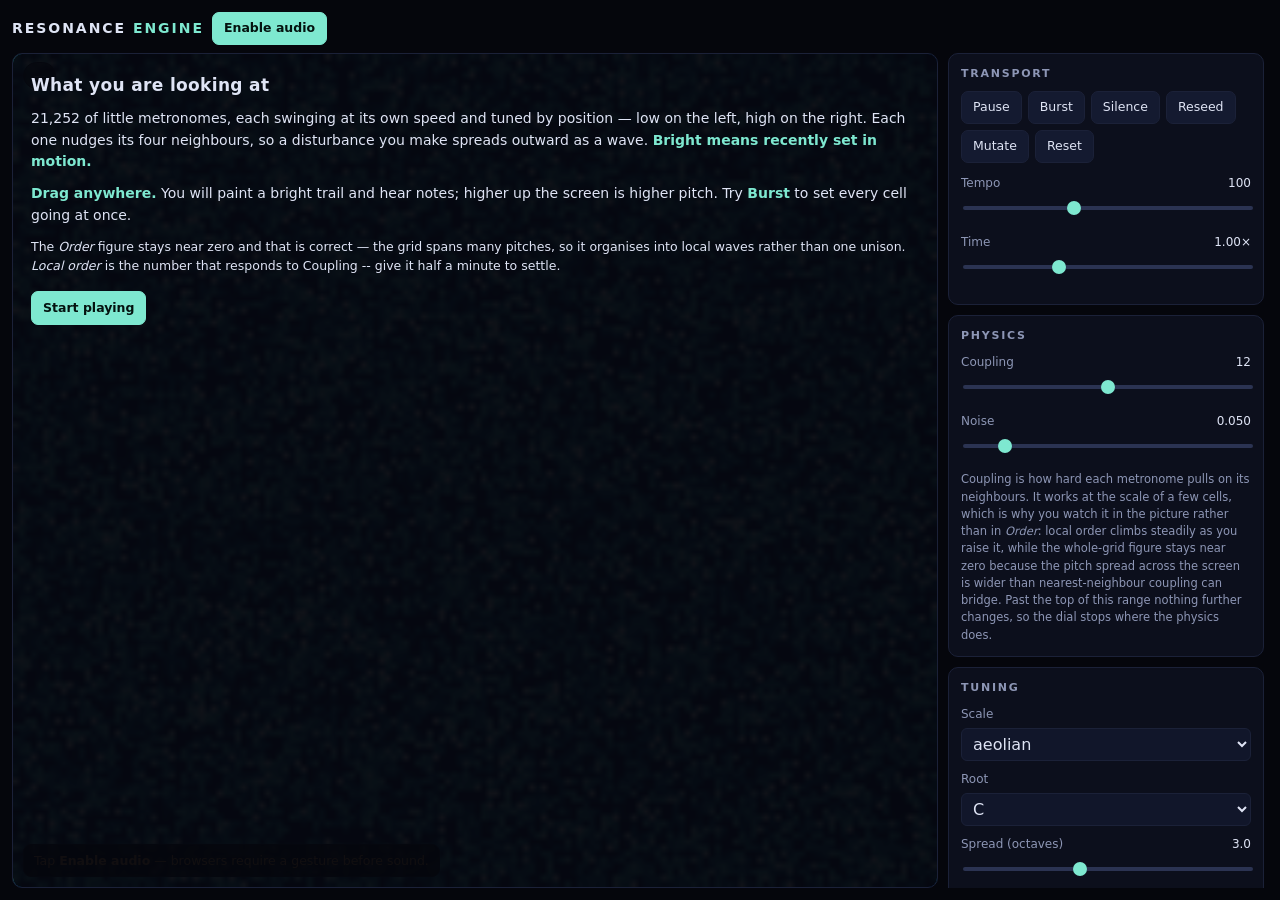
==== commit a7b02873: "resonance-engine: state how long coupling takes to show up The intro and the README both tell a visi" ====
--- a/index.html
+++ b/index.html
@@ -657,7 +657,7 @@
         <p class="intro-note">
           The <em>Order</em> figure stays near zero and that is correct — the grid
           spans many pitches, so it organises into local waves rather than one
-          unison. <em>Local order</em> is the number that responds to Coupling.
+          unison. <em>Local order</em> is the number that responds to Coupling -- give it half a minute to settle.
         </p>
         <button id="b-intro" class="primary">Start playing</button>
       </div>
@@ -746,7 +746,7 @@
         <h2>Field state</h2>
         <dl class="stats">
           <dt>Order <r title="Kuramoto order parameter for the whole grid: 1 = locked, 0 = incoherent. Stays near zero here by design — the grid spans many pitches, so it organises into local waves rather than global unison.">?</r></dt><dd id="v-order">–</dd>
-          <dt>Local order <r title="Synchrony within 7x7 neighbourhoods, averaged. This is the number coupling moves: the grid organises locally into waves and domains rather than as a whole.">?</r></dt><dd id="v-local">–</dd>
+          <dt>Local order <r title="Synchrony within 7x7 neighbourhoods, averaged. This is the number coupling moves, over roughly twenty seconds: the grid organises locally into waves and domains rather than as a whole.">?</r></dt><dd id="v-local">–</dd>
           <dt>Activity <r title="Share of cells still carrying energy from being conducted. Zero at rest: it responds to dragging the field, not to time passing.">?</r></dt><dd id="v-activity">–</dd>
           <dt>Voices</dt><dd id="v-voices">0</dd>
           <dt>FPS</dt><dd id="v-fps">–</dd>
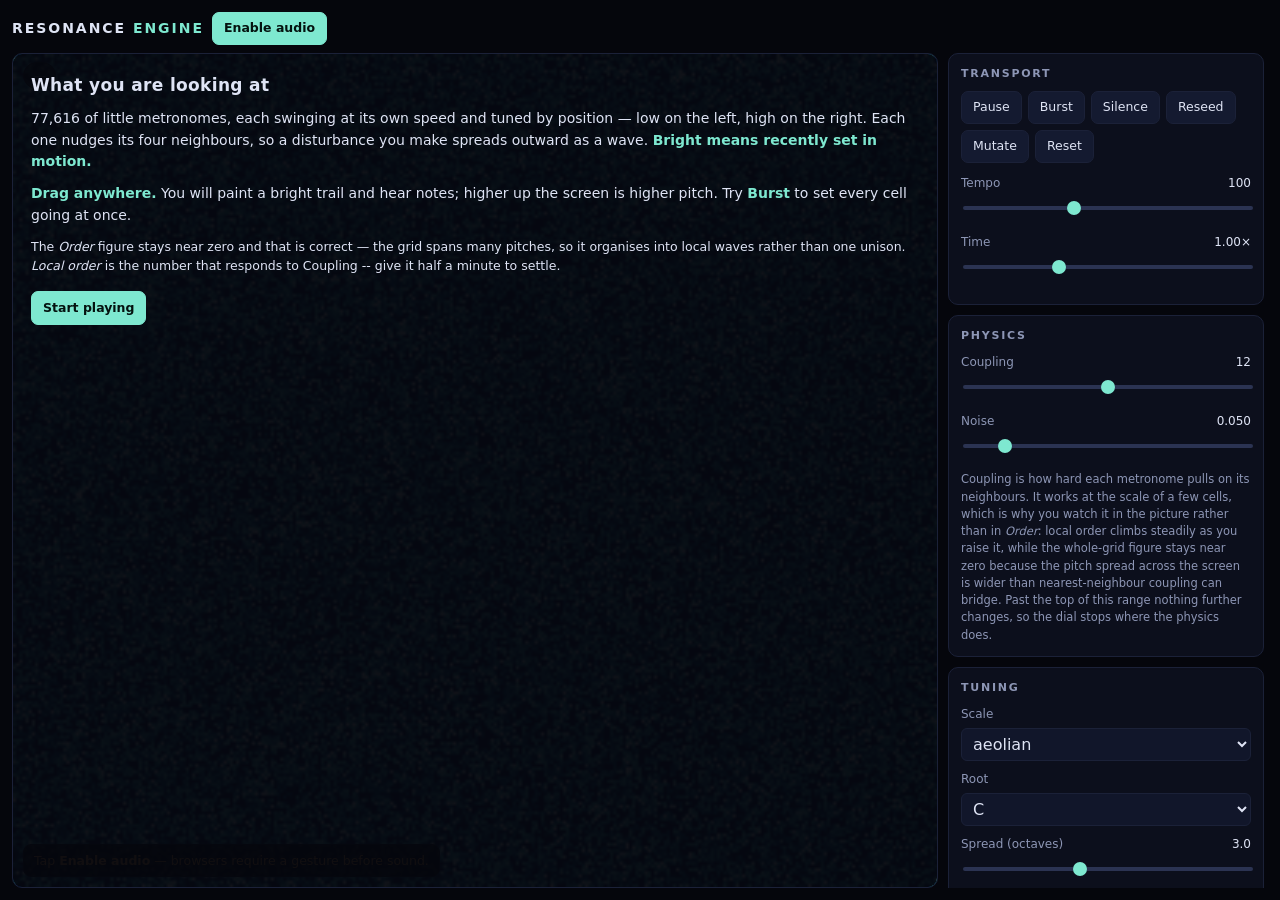
==== commit 75ea2e94: "resonance-engine: halve the cell size so wavefronts stop staircasing The recurring aesthetic complai" ====
--- a/index.html
+++ b/index.html
@@ -770,7 +770,7 @@
     </aside>
   </main>
 </div>
-<script>(()=>{function ot(n){let t=n>>>0;return function(){t=t+1831565813>>>0;let o=t;return o=Math.imul(o^o>>>15,o|1),o^=o+Math.imul(o^o>>>7,o|61),((o^o>>>14)>>>0)/4294967296}}var V=Math.PI*2;function E(n,t,e){return n<t?t:n>e?e:n}function _(n,t){let e=n%t;return e<0?e+t:e}function R(n,t){let e=t*2;return _(n+t,e)-t}var I={Horizontal:"horizontal",Vertical:"vertical",Diagonal:"diagonal",Radial:"radial",Uniform:"uniform"},P={Horizontal:"horizontal",Vertical:"vertical",Both:"both"},F={Ember:"ember",Abyss:"abyss",Verdant:"verdant",Mono:"mono"},bt=12,$={aeolian:[0,2,3,5,7,8,10],dorian:[0,2,3,5,7,9,10],lydian:[0,2,4,6,7,9,11],phrygian:[0,1,3,5,7,8,10],mixolydian:[0,2,4,5,7,9,10],wholeTone:[0,2,4,6,8,10],hirajoshi:[0,2,3,7,8],prometheus:[0,2,6,9,10]},at=Object.keys($),D=["C","C#","D","D#","E","F","F#","G","G#","A","A#","B"],At=48;function ae(n,t){if(n.length===0)throw new RangeError("empty frequency ramp");if(n.length===1)return n[0];let e=E(t,0,1)*(n.length-1),o=Math.floor(e),a=Math.min(n.length-1,o+1);return n[o]+(n[a]-n[o])*(e-o)}function rt(n,t){let{cols:e,rows:o,phase:a}=n;for(let r=0;r<o;r++){let s=(r-1+o)%o*e,c=r*e,l=(r+1)%o*e;for(let d=0;d<e;d++){let p=a[c+d],y=Math.abs(R(a[c+(d-1+e)%e]-p,.5))+Math.abs(R(a[c+(d+1)%e]-p,.5))+Math.abs(R(a[s+d]-p,.5))+Math.abs(R(a[l+d]-p,.5));t[c+d]=E(y/(4*.5),0,1)}}return t}var j=class{constructor(t,e,{coupling:o=12,noise:a=.02,damping:r=3.2}={}){this.cols=t,this.rows=e;let s=t*e;this.phase=new Float32Array(s),this.freq=new Float32Array(s),this.gain=new Float32Array(s),this.prevGain=new Float32Array(s),this.impulse=new Float32Array(s),this.omegaScale=1,this.t=0,this.couplingBase=o,this.noise=a,this.damping=r,this.mapType=I.Horizontal,this.mapOrigin=[0,0],this.mapSpan=[1,1],this._lap=new Float32Array(s),this.random=ot(1)}index(t,e){return e*this.cols+t}colOf(t){return t%this.cols}rowOf(t){return Math.floor(t/this.cols)}positionNorm(t,e){switch(this.mapType){case I.Horizontal:return E((t-this.mapOrigin[0])/this.mapSpan[0],0,1);case I.Vertical:return E((e-this.mapOrigin[1])/this.mapSpan[1],0,1);case I.Diagonal:return E((t-this.mapOrigin[0]+e-this.mapOrigin[1])/(this.mapSpan[0]+this.mapSpan[1]),0,1);case I.Radial:{let o=(t-this.mapOrigin[0])/this.mapSpan[0],a=(e-this.mapOrigin[1])/this.mapSpan[1];return E(Math.hypot(o,a),0,1)}case I.Uniform:return .5;default:throw new RangeError(`unknown freq map: ${this.mapType}`)}}retune(t,e,o,a){this.mapType=e,this.mapOrigin=o,this.mapSpan=a;for(let r=0;r<this.rows;r++)for(let s=0;s<this.cols;s++)this.freq[this.index(s,r)]=ae(t,this.positionNorm(s,r))}randomize(t,{keepGains:e=!1}={}){this.random=ot(t);let o=this.random;for(let a=0;a<this.phase.length;a++)this.phase[a]=o(),e||(this.gain[a]=0,this.prevGain[a]=0,this.impulse[a]=0)}trigger(t){this.impulse[t]=1}stroke(t,e,o,a,r){let s=o*o;for(let c=-Math.ceil(o);c<=Math.ceil(o);c++)for(let l=-Math.ceil(o);l<=Math.ceil(o);l++){let d=l*l+c*c;if(d>s)continue;let p=this.index(_(t+l,this.cols),_(e+c,this.rows)),y=1-Math.sqrt(d)/(o+1e-6),M=a*y;if(this.gain[p]=Math.min(1.6,this.gain[p]+M),r!=null){let w=E(M*2.5,0,1),S=R(r-this.phase[p],.5);this.phase[p]=_(this.phase[p]+S*w,1)}}}step(t,{coupling:e,noise:o}){let a=[];if(!(t>0))return a;let{cols:r,rows:s,phase:c,freq:l,gain:d,impulse:p}=this,y=this._lap,M=this.omegaScale;for(let h=0;h<s;h++){let b=(h-1+s)%s*r,G=h*r,ee=(h+1)%s*r;for(let L=0;L<r;L++){let ne=(L-1+r)%r,oe=(L+1)%r,Y=c[G+L];y[G+L]=R(c[G+ne]-Y,.5)+R(c[G+oe]-Y,.5)+R(c[b+L]-Y,.5)+R(c[ee+L]-Y,.5)}}let w=e*t,S=1-E(this.damping*t,0,1),C=o*Math.sqrt(t),x=this.random;for(let h=0;h<c.length;h++){let b=c[h]+(l[h]*M+w*y[h]*.25)*t;C>0&&(b+=(x()-.5)*C),b+=d[h]*.06*t;let G=b>=1||b<0;c[h]=_(b,1),G&&(p[h]=1,a.push(h)),d[h]*=S}return this.t+=t,a}localOrder(t=7){let{cols:e,rows:o,phase:a}=this,r=0,s=0;for(let c=0;c+t<=o;c+=t)for(let l=0;l+t<=e;l+=t){let d=0,p=0;for(let M=c;M<c+t;M++)for(let w=l;w<l+t;w++){let S=2*Math.PI*a[M*e+w];d+=Math.cos(S),p+=Math.sin(S)}let y=t*t;r+=Math.hypot(d/y,p/y),s+=1}return s>0?r/s:0}orderParameter(){let t=0,e=0;for(let a=0;a<this.phase.length;a++){let r=this.phase[a]*V;t+=Math.cos(r),e+=Math.sin(r)}let o=this.phase.length;return Math.hypot(t/o,e/o)}activity(){let t=0;for(let e=0;e<this.gain.length;e++)t+=this.gain[e]>.05?1:0;return t/this.gain.length}meanFrequency(){let t=0;for(let e=0;e<this.freq.length;e++)t+=this.freq[e];return t/this.freq.length}};function it(n){return 440*Math.pow(2,(n-69)/12)}function Ct(n){return(Math.round(n)%12+12)%12}function Tt(n){let t=String(n).trim().toUpperCase().replace(/B#/g,"C"),e=D.indexOf(t);if(e<0)throw new RangeError(`unknown note name: ${n}`);return e}function Bt(n){let t=Math.round(n);return`${D[(t%12+12)%12]}${Math.floor(t/12)-1}`}function st(n,t,e,o=bt){let a=$[t];if(!a)throw new RangeError(`unknown scale: ${t}`);let r=a.length,s=Math.floor(n/r),c=(n%r+r)%r,l=Math.floor(c),d=c-l,p=l===r-1?12:a[l+1];return At+e+s*12+a[l]+(p-a[l])*d}function It(n){return Math.round(n)}var re=.12;var X=class{constructor({maxVoices:t=12}={}){this.ctx=null,this.ready=!1,this.maxVoices=t,this._voices=[]}async init(){if(this.ctx)return this.ready;let t=window.AudioContext||window.webkitAudioContext;if(!t)throw new Error("Web Audio is not available in this browser");let e=new t({latencyHint:"interactive"}),o=e.createGain();o.gain.value=.7;let a=e.createDynamicsCompressor();a.threshold.value=-8,a.knee.value=6,a.ratio.value=8,a.attack.value=.004,a.release.value=.18;let r=e.createChannelSplitter(2),s=e.createChannelMerger(2),c=e.createDelay(2);c.delayTime.value=.19;let l=e.createDelay(2);l.delayTime.value=.271;let d=e.createGain(),p=e.createGain(),y=e.createBiquadFilter(),M=e.createBiquadFilter();y.type=M.type="lowpass",y.frequency.value=M.frequency.value=2600;let w=e.createGain();w.gain.value=.42;let S=e.createGain();S.gain.value=.3;let C=e.createGain(),x=e.createGain();C.gain.value=x.gain.value=.85,o.connect(a),a.connect(e.destination),S.connect(r),r.connect(d,0),r.connect(p,1),d.gain.value=.45,p.gain.value=.45,d.connect(c),p.connect(l),c.connect(y),l.connect(M),y.connect(w),M.connect(w),w.connect(d),w.connect(p),y.connect(C),M.connect(x),C.connect(s,0,0),x.connect(s,0,1),s.connect(o);let h=e.createConvolver();h.buffer=this._impulseResponse(e,2.6,3.2);let b=e.createGain();return b.gain.value=.5,S.connect(h),h.connect(b),b.connect(o),this.ctx=e,this.nodes={master:o,send:S,feedback:w,reverbReturn:b},this.ready=!0,!0}_impulseResponse(t,e,o){let a=Math.floor(t.sampleRate*e),r=t.createBuffer(2,a,t.sampleRate);for(let s=0;s<2;s++){let c=r.getChannelData(s);for(let l=0;l<a;l++){let d=l/a;c[l]=(Math.random()*2-1)*Math.pow(1-d,o)}}return r}async resume(t=1500){return this.ctx||await this.init(),this.ctx.state==="suspended"&&await Promise.race([this.ctx.resume().catch(()=>{}),new Promise(e=>setTimeout(e,t))]),this.ctx.state==="running"}get now(){return this.ctx?this.ctx.currentTime:0}setMasterVolume(t){this.nodes&&(this.nodes.master.gain.value=t)}setSpace(t){this.nodes&&(this.nodes.send.gain.value=t,this.nodes.feedback.gain.value=.55*t)}playNote(t){if(!this.ready||this._voices.length>=this.maxVoices)return null;let e=this.ctx,o=Math.max(e.currentTime+.002,t.at??e.currentTime+re),a=it(t.midi),r=Math.max(.02,Math.min(1,t.velocity)),s=t.duration??this._durationForMidi(t.midi),c=e.createGain();c.gain.setValueAtTime(0,o);let l=.26*r;c.gain.linearRampToValueAtTime(l,o+.006),c.gain.exponentialRampToValueAtTime(l*.28,o+s*.35),c.gain.exponentialRampToValueAtTime(1e-4,o+s);let d=e.createStereoPanner();d.pan.value=Math.max(-1,Math.min(1,t.pan??0)),c.connect(d),d.connect(this.nodes.master),d.connect(this.nodes.send);let p=[{ratio:1,gain:1,type:"sine"},{ratio:2.01,gain:.32,type:"sine"},{ratio:.5,gain:.4,type:"triangle"}],y=[];for(let x of p){let h=e.createOscillator();h.type=x.type,h.frequency.setValueAtTime(a*x.ratio,o);let b=e.createGain();b.gain.value=x.gain,h.connect(b),b.connect(c),y.push(h)}let M=e.createOscillator();M.frequency.value=4.2+t.midi%7;let w=e.createGain();w.gain.value=a*.004,M.connect(w),w.connect(y[0].frequency),y.push(M);let S=this._noiseBurst(e,o,a);if(S){let x=e.createGain();x.gain.setValueAtTime(.16*r,o),x.gain.exponentialRampToValueAtTime(1e-4,o+.07),S.connect(x),x.connect(c)}let C=o+s+.05;for(let x of y)x.start(o),x.stop(C);return this._reap(C,c),{when:o,duration:s,stopAt:C}}_noiseBurst(t,e,o){let a=Math.floor(t.sampleRate*.08),r=t.createBuffer(1,a,t.sampleRate),s=r.getChannelData(0);for(let d=0;d<a;d++)s[d]=(Math.random()*2-1)*(1-d/a);let c=t.createBufferSource();c.buffer=r;let l=t.createBiquadFilter();return l.type="bandpass",l.frequency.value=Math.min(12e3,o*6),l.Q.value=1.4,c.connect(l),c.start(e),c.stop(e+.09),l}_durationForMidi(t){let e=Math.max(24,Math.min(108,t));return Math.max(.18,3.4*Math.pow(2,(54-e)/14))}_reap(t,e){let o=(t-this.ctx.currentTime+.25)*1e3,a=setTimeout(()=>{e.disconnect(),this._voices=this._voices.filter(r=>r!==a)},Math.max(0,o));this._voices.push(a)}activeVoices(){return this._voices.length}suspend(){return this.ctx&&this.ctx.state==="running"?this.ctx.suspend():Promise.resolve()}};var Q=class{constructor({maxVoices:t=5,autoBudget:e=.35,humanize:o=.012,velocityGate:a=.09}={}){this.queue=[],this.maxVoices=t,this.autoBudget=e,this.humanize=o,this.velocityGate=a,this._autoCredit=0,this._last=new Map}enqueueManual(t){this.queue.push({...t,source:"manual"})}collectAuto(t,e,o){this._autoCredit+=this.autoBudget;for(let a of e){if(this._autoCredit<1)break;let r=o(a);if(!r||r.gain<this.velocityGate)continue;let s=this._last.get(a);s!==void 0&&t-s<.08||(this._last.set(a,t),this._autoCredit-=1,this.queue.push({degree:It(r.degree),velocity:Math.min(1,r.gain),pan:r.pan,col:r.col,row:r.row,time:t+(Math.random()-.5)*this.humanize,duration:null,source:"auto"}))}}takeDue(t){let e=[],o=[];for(let a of this.queue)a.time<=t?e.push(a):o.push(a);return this.queue=o,e.sort((a,r)=>a.time-r.time),e}clear(){this.queue.length=0,this._last.clear(),this._autoCredit=0}};function ct(n,t){return n*$[t].length}function _t(n,t){let e=3+Math.log2(Math.max(1,t));return Math.pow(2,-e/2+E(n,0,1)*e)}var lt={[F.Ember]:[[0,8,6,18],[.32,74,20,64],[.58,176,46,60],[.8,246,138,42],[1,255,240,196]],[F.Abyss]:[[0,3,5,16],[.3,12,44,96],[.55,26,122,168],[.78,82,214,214],[1,240,255,255]],[F.Verdant]:[[0,6,12,10],[.36,22,82,58],[.62,96,164,60],[.84,214,226,96],[1,252,255,232]],[F.Mono]:[[0,4,4,6],[.45,44,46,54],[.78,150,154,162],[1,255,255,255]]},Rt=Object.keys(lt);function J(n){let t=lt[n]??lt[F.Abyss],e=new Uint8ClampedArray(256*3);for(let o=0;o<256;o++){let a=o/255,r=t.length-1;for(;r>1&&t[r][0]>a;)r--;let[s,c,l,d]=t[r],[p,y,M,w]=t[Math.min(t.length-1,r+1)],S=p-s||1,C=Math.min(1,Math.max(0,(a-s)/S));e[o*3]=c+(y-c)*C,e[o*3+1]=l+(M-l)*C,e[o*3+2]=d+(w-d)*C}return e}var ie=.12,et=6,Ft=26e3,m=84,f=56,yt=24301,Gt=[["c-tempo","tempo"],["c-speed","speed"],["c-coupling","coupling"],["c-noise","noise"],["c-octaves","octaves"],["c-volume","volume"],["c-space","space"]],se=[["c-scale","scale",String],["c-root","root",n=>n.toUpperCase()],["c-map","map",String],["c-play","playMode",String],["c-palette","palette",String]],Vt=[["c-auto","autoSound"],["c-pointer","pointerSound"],["c-selfhear","selfHear"],["c-trails","motionTrails"],["c-waveform","showWaveform"]],ut=Number(document.getElementById("c-coupling").max),i={running:!0,tempo:100,speed:1,coupling:12,noise:.05,octaves:3,scale:"aeolian",root:"C",map:I.Diagonal,playMode:P.Both,palette:F.Abyss,volume:.75,space:.34,autoSound:!0,pointerSound:!0,motionTrails:!0,selfHear:!0,showWaveform:!0,seed:yt},A=document.getElementById("field"),T=A.getContext("2d",{alpha:!1});function ce(n,t){let e=Math.max(8,Math.floor((n||0)/et)),o=Math.max(8,Math.floor((t||0)/et));if(e*o<=Ft)return{cols:e,rows:o};let a=Math.sqrt(Ft/(e*o));return{cols:Math.max(8,Math.floor(e*a)),rows:Math.max(8,Math.floor(o*a))}}{let n=A.getBoundingClientRect(),{cols:t,rows:e}=ce(n.width||84*et,n.height||56*et);m=t,f=e}var u=new j(m,f,{coupling:i.coupling}),g=new X,K=new Q({maxVoices:5}),Ot=T.createImageData(m,f),dt=document.createElement("canvas"),Cn=dt.getContext("2d"),q=J(i.palette),Lt=new Float32Array(m*f),kt=new Float32Array(m*f),Z=new Float32Array(m*f),qt=new Float32Array(m*f),O=new Float32Array(m*f),vt=0,Pt=performance.now(),mt=60,$t=0,pt=null,tt=[];function Ht(n,t){let e=new Float64Array(n);for(let o=0;o<n;o++)e[o]=_t(n>1?o/(n-1):0,t);return e}function le(n){let t=0;for(let e of n)t=Math.max(t,e);return Math.max(1,t)}var ht=Ht(m,i.octaves);function k(){ht=Ht(m,i.octaves),u.retune(ht,i.map,[m/2,f/2],[m,f])}function ue(){dt.width=m,dt.height=f,O=new Float32Array(m*f)}var de=.9,me=1.15,pe=.25;var Dt=.06,he=.98,fe=.02,ge=.98,ye=2.5;function ve(n,t,e){let o=.5+.5*Math.cos(t*V);return E(n*de+o*pe+Math.min(e,1)*me,0,1)}function Ee(n,t){let e=n.length;Z.set(n),Z.sort();let o=Z[Math.floor(e*fe)],r=Z[Math.min(e-1,Math.floor(e*ge))]-o;if(!(r>1e-6))return t.set(n),0;let s=Math.min((he-Dt)/r,ye);for(let c=0;c<e;c++)t[c]=E(Dt+(n[c]-o)*s,0,1);return s}function Me(){rt(u,Lt);for(let t=0;t<m*f;t++)kt[t]=ve(Lt[t],u.phase[t],u.gain[t]);Ee(kt,qt);let n=Ot.data;for(let t=0;t<m*f;t++){let e=Math.min(255,Math.round(qt[t]*255))*3,o=t*4;n[o]=q[e],n[o+1]=q[e+1],n[o+2]=q[e+2],n[o+3]=255}T.putImageData(Ot,0,0)}function we(){T.globalCompositeOperation="lighter";for(let n=0;n<f;n++)for(let t=0;t<m;t++){let e=n*m+t,o=u.gain[e];o<.06||(T.fillStyle=`rgba(${q[762]}, ${q[763]}, ${q[764]}, ${Math.min(.5,o*.4)})`,T.beginPath(),T.arc(t+.5,n+.5,Math.max(.5,o*2.6),0,V),T.fill())}T.globalCompositeOperation="source-over"}var v={active:!1,col:0,row:0,lastCol:0,lastRow:0,velocity:0,type:"mouse"};function ft(n){let t=A.getBoundingClientRect(),e=Math.floor((n.clientX-t.left)/t.width*m),o=Math.floor((n.clientY-t.top)/t.height*f);return{col:_(e,m),row:_(o,f)}}function xe(n,t){switch(i.playMode){case P.Horizontal:return n/(m-1);case P.Vertical:return t/(f-1);case P.Both:return n/(m-1)*.6+(1-t/(f-1))*.4;default:throw new RangeError(`unknown play mode: ${i.playMode}`)}}function Et(n,t){let e=ct(i.octaves,i.scale);return xe(n,t)*e}function Nt(n){let{col:t,row:e}=ft(n),o=t-v.lastCol,a=e-v.lastRow;v.velocity=E(Math.hypot(o,a)/6,0,1);let r=Math.hypot(o,a),s=Math.max(1,Math.ceil(r/2));for(let c=0;c<s;c++){let l=c/s,d=Math.round(v.lastCol+o*l),p=Math.round(v.lastRow+a*l);u.stroke(d,p,3.2,.075+v.velocity*.1,null)}(n.buttons===1||n.type==="pointerdown")&&zt(t,e,.55+v.velocity*.45),v.lastCol=v.col=t,v.lastRow=v.row=e,v.active=!0}function zt(n,t,e){let o=Et(n,t),a=Mt(o);pt={midi:a,degree:o,col:n,row:t};let r=Ut(n);u.stroke(n,t,6.5,.85+e*.5,null),i.pointerSound&&K.enqueueManual({degree:o,velocity:e,pan:r,time:g.now+.01,duration:null}),i.selfHear&&Se(a),Kt(n,t),jt(o,a,"play")}function Ut(n){return(n+.5)/m*2-1}function Mt(n){return st(n,i.scale,Tt(i.root))}function Se(n){let t=Math.pow(2,(n-60)/24)-1;u.omegaScale=E(u.omegaScale+t*.5,.55,1.9)}function Kt(n,t){O[t*m+n]=1}var be=.05;function Ae(n){let t=Math.min(be,1/(24*le(ht))),e=n,o=0,a=vt;for(;e>0&&o<8;){let r=Math.min(t,e),s=u.step(r,{coupling:i.coupling,noise:i.noise});i.autoSound&&s.length&&K.collectAuto(a,s,c=>{let l=u.colOf(c),d=u.rowOf(c);return{degree:Et(l,d),gain:u.gain[c],col:l,row:d,pan:Ut(l)}}),e-=r,o+=1}}function Ce(){let n=K.takeDue(g.now+ie);for(let t of n){let e=Mt(t.degree);g.playNote({midi:e,velocity:t.velocity,pan:t.pan,duration:t.duration,at:t.time})&&(t.source==="auto"&&Kt(t.col,t.row),i.showWaveform&&Te(Ct(e),t.velocity))}}function Te(n,t){let e=document.getElementById("pulses");if(!e)return;let o=document.createElement("span");for(o.className="pulse",o.style.left=`${n/12*100}%`,o.style.setProperty("--size",`${6+t*16}px`),e.appendChild(o),o.addEventListener("animationend",()=>o.remove());e.childElementCount>40;)e.firstElementChild?.remove()}function Be(){Me(),i.motionTrails&&we(),Ie()}function Ie(){let n=!1;for(let t=0;t<O.length;t++)if(O[t]>.01){n=!0;break}if(n){T.save(),T.globalCompositeOperation="lighter";for(let t=0;t<O.length;t++){if(O[t]<=.01)continue;O[t]*=.9;let e=Math.min(.9,O[t]);T.fillStyle=`rgba(255,255,255,${e})`,T.fillRect(t%m,Math.floor(t/m),1,1)}T.restore()}}function Wt(n){$t+=1;let t=Math.min(.05,(n-Pt)/1e3);Pt=n,mt=mt*.9+1/Math.max(1e-4,t)*.1,i.running&&(vt+=t,Ae(t),Ce(),_e(t)),Be(),Oe(),requestAnimationFrame(Wt)}function _e(n){u.omegaScale+=(1-u.omegaScale)*E(n*.35,0,1)}var B={fps:document.getElementById("v-fps"),order:document.getElementById("v-order"),local:document.getElementById("v-local"),activity:document.getElementById("v-activity"),voices:document.getElementById("v-voices"),note:document.getElementById("v-note"),scale:document.getElementById("v-scale"),root:document.getElementById("v-root"),spread:document.getElementById("v-spread")},Yt="resonance-intro-seen",Re=120,Fe=0;function Oe(){let n=Fe++;n%Re===0&&De(),n%12===0&&(B.fps.textContent=mt.toFixed(0),B.order.textContent=u.orderParameter().toFixed(3),B.local.textContent=u.localOrder().toFixed(3),B.activity.textContent=`${(u.activity()*100).toFixed(0)}%`,B.voices.textContent=String(g._voices.length))}function jt(n,t,e){B.note.textContent=`${Bt(t)} \xB7 ${t.toFixed(1)}`,B.note.dataset.kind=e}function U(){B.scale.textContent=i.scale,B.root.textContent=i.root,B.spread.textContent=`${i.octaves.toFixed(1)} oct`}function nt(n,t,e){let o=document.getElementById(`v-${n}`);o&&(o.textContent=Le(t,e))}function N(n,t,e,o){let a=document.getElementById(n);a.value=String(i[t]),a.dataset.stateKey=t;let r=()=>{let s=e?e(a.valueAsNumber):a.valueAsNumber;i[t]=s,nt(n,t,s),o&&o()};r(),a.addEventListener("input",r)}function Xt(){for(let[n,t]of Gt)nt(n,t,i[t])}function Le(n,t){return n==="octaves"?`${t.toFixed(1)}`:n==="volume"||n==="space"?`${Math.round(t*100)}%`:n==="coupling"?t.toFixed(0):n==="noise"?t.toFixed(3):n==="speed"?`${t.toFixed(2)}\xD7`:String(t)}function H(n,t,e,o){let a=document.getElementById(n);a.value=String(i[t]);let r=()=>{i[t]=e(a.value),o&&o()};a.addEventListener("change",r),r()}function ke(n,t,e){let o=document.getElementById(n);o.checked=i[t];let a=()=>{i[t]=o.checked,e&&e()};o.addEventListener("change",a),a()}function z(n,t,e){let o=document.getElementById(n);o.textContent="",t.forEach((a,r)=>{let s=document.createElement("option");s.value=String(a),s.textContent=e?e[r]:String(a),o.appendChild(s)})}function qe(){z("c-scale",at),z("c-root",D),z("c-map",Object.values(I)),z("c-play",Object.values(P)),z("c-palette",Rt),N("c-tempo","tempo"),N("c-speed","speed"),N("c-coupling","coupling",void 0,()=>{u.couplingBase=i.coupling}),N("c-noise","noise"),N("c-octaves","octaves",void 0,k),N("c-volume","volume",void 0,()=>g.setMasterVolume(i.volume)),N("c-space","space",void 0,()=>g.setSpace(i.space)),H("c-scale","scale",String,()=>{k(),U()}),H("c-root","root",n=>n.toUpperCase(),()=>{k(),U()}),H("c-map","map",String,k),H("c-play","playMode",String),H("c-palette","palette",String,()=>{q=J(i.palette)});for(let[n,t]of Vt)ke(n,t);document.getElementById("b-play").addEventListener("click",Jt),document.getElementById("b-seed").addEventListener("click",()=>W(null)),document.getElementById("b-clear").addEventListener("click",Zt),document.getElementById("b-burst").addEventListener("click",xt),document.getElementById("b-mutate").addEventListener("click",te),document.getElementById("b-reset").addEventListener("click",St),document.getElementById("b-audio").addEventListener("click",wt),document.getElementById("b-panel").addEventListener("click",Ne),document.getElementById("b-intro").addEventListener("click",gt)}function Pe(){let n=document.getElementById("intro"),t=!1;try{t=window.sessionStorage.getItem(Yt)==="seen"}catch{t=!1}if(t){n.hidden=!0;return}window.addEventListener("keydown",e=>{e.key==="Escape"&&!n.hidden&&gt()}),n.addEventListener("pointerdown",e=>{e.target.closest("button")||(gt(),A.dispatchEvent(new PointerEvent(e.type,{pointerId:e.pointerId,pointerType:e.pointerType,isPrimary:e.isPrimary,bubbles:!0,cancelable:!0,clientX:e.clientX,clientY:e.clientY,buttons:e.buttons,button:e.button})))},{capture:!0})}function gt(){document.getElementById("intro").hidden=!0;try{window.sessionStorage.setItem(Yt,"seen")}catch{}}function De(){let n=document.getElementById("sr-state");n.textContent=[`Order ${u.orderParameter().toFixed(2)}`,`local order ${u.localOrder().toFixed(2)}`,`${g._voices.length} voices`].join(", ")}function Qt(n){i.running=n,document.getElementById("b-play").textContent=n?"Pause":"Run",n?wt():g.suspend()}function Ne(){let n=document.getElementById("panel"),t=document.getElementById("b-panel"),e=n.dataset.collapsed!=="true";n.dataset.collapsed=e?"true":"false",t.setAttribute("aria-expanded",e?"false":"true"),t.textContent=e?"Controls":"Hide"}function Jt(){Qt(!i.running)}async function wt(){let n=await g.resume();g.setMasterVolume(i.volume),g.setSpace(i.space);let t=document.getElementById("audio-hint");return n?(document.getElementById("b-audio").hidden=!0,t.hidden=!0):t.textContent="No audio device available. The simulation still runs, visuals only.",n}function Ge(){let n=document.getElementById("touch-hint");if(!window.matchMedia("(hover: none) and (pointer: coarse)").matches)return;n.hidden=!1;let e=()=>{n.hidden=!0,A.removeEventListener("pointerdown",e)};A.addEventListener("pointerdown",e,{once:!0})}function W(n){let t=n??Math.floor(Math.random()*4294967295);i.seed=t,u.randomize(t),document.getElementById("v-seed").textContent=`0x${t.toString(16).slice(0,8)}`}function Zt(){for(let n=0;n<u.gain.length;n++)u.gain[n]=0,u.impulse[n]=0;O.fill(0),K.clear()}function xt(){u.phase.fill(0);for(let n=0;n<u.gain.length;n++)u.gain[n]=Math.max(u.gain[n],.35)}function te(){let n=at;i.scale=n[Math.floor(Math.random()*n.length)],i.root=D[Math.floor(Math.random()*D.length)],i.coupling=E(ut*.25+Math.random()*ut*.75,0,ut),i.octaves=E(1.5+Math.random()*4,1,6),document.getElementById("c-scale").value=i.scale,document.getElementById("c-root").value=i.root,document.getElementById("c-coupling").value=String(i.coupling),document.getElementById("c-octaves").value=String(i.octaves),Xt(),u.couplingBase=i.coupling,k(),U()}function St(){Object.assign(i,{running:!0,tempo:100,speed:1,coupling:12,noise:.05,octaves:3,scale:"aeolian",root:"C",map:I.Diagonal,playMode:P.Both,palette:F.Abyss,volume:.75,space:.34,autoSound:!0,pointerSound:!0,motionTrails:!0,selfHear:!0,showWaveform:!0});for(let[n,t]of Gt)document.getElementById(n).value=String(i[t]);for(let[n,t]of se)document.getElementById(n).value=String(i[t]);for(let[n,t]of Vt)document.getElementById(n).checked=i[t];Xt(),u.couplingBase=i.coupling,u.omegaScale=1,g.setMasterVolume(i.volume),g.setSpace(i.space),k(),U(),W(yt)}var Ve=[["a","s","d","f","g","h","j","k"],["z","x","c","v","b","n","m"]],$e={" ":"toggle-run",b:"burst",c:"silence",m:"mutate",n:"reseed",r:"reset"};function He(n){for(let[t,e]of Ve.entries()){let o=e.indexOf(n);if(o>=0)return t*e.length+o}return null}function ze(n){let t=ct(i.octaves,i.scale),e=Math.round(n/Math.max(1,t-1)*(m-1)),o=Math.round((1-n/Math.max(1,t-1))*(f-1));return{col:E(e,0,m-1),row:E(o,0,f-1)}}function Ue(){window.addEventListener("keydown",n=>{if(n.target instanceof HTMLInputElement)return;let t=n.key.toLowerCase(),e=$e[t];if(e!==void 0)switch(n.preventDefault(),tt.push(e),tt.length>32&&tt.shift(),e){case"toggle-run":Jt();return;case"burst":xt();return;case"silence":Zt();return;case"mutate":te();return;case"reseed":W(null);return;case"reset":St();return;default:throw new RangeError(`unhandled command: ${e}`)}let o=He(t);if(o===null)return;n.preventDefault();let{col:a,row:r}=ze(o);zt(a,r,.8)})}function Ke(){A.width=m,A.height=f}function We(){let t=(m*f).toLocaleString("en-US"),e=document.getElementById("field-count");e&&(e.textContent=t);let o=`Field of ${t} coupled oscillators. Bright areas are cells recently set in motion; the pattern drifts and organises on its own. Drag to conduct waves and play notes.`;A.setAttribute("aria-label",o)}function Ye(){Ke(),ue(),We(),qe(),U(),W(yt),k(),A.addEventListener("pointerdown",t=>{try{A.setPointerCapture(t.pointerId)}catch{}v.active=!0,v.type=t.pointerType||"mouse";let e=ft(t);v.lastCol=e.col,v.lastRow=e.row,Nt(t)}),A.addEventListener("pointermove",t=>{let e=ft(t);if(v.type==="mouse"&&t.buttons===0&&!v.active){v.lastCol=e.col,v.lastRow=e.row,je(e.col,e.row);return}v.active&&Nt(t)});let n=()=>{v.active=!1};A.addEventListener("pointerup",n),A.addEventListener("pointercancel",n),A.addEventListener("contextmenu",t=>t.preventDefault()),Ue(),Ge(),Pe(),requestAnimationFrame(Wt)}function je(n,t){let e=Et(n,t);jt(e,Mt(e),"hover")}function Xe(){window.__resonance={state:i,field:u,audio:g,scheduler:K,tickCounter:()=>$t,clockValue:()=>vt,setRunning:Qt,setCoupling(n){i.coupling=n,u.couplingBase=n,document.getElementById("c-coupling").value=String(n),nt("c-coupling","coupling",n)},setNoise(n){i.noise=n,document.getElementById("c-noise").value=String(n),nt("c-noise","noise",n)},computeDisagreement:n=>rt(u,n),async settlePose(n){switch(B.note.textContent="\u2014",delete B.note.dataset.kind,n){case"idle":{i.seed=12648430,u.randomize(i.seed),u.omegaScale=1;for(let t=0;t<400;t++)u.step(1/120,{coupling:i.coupling,noise:0});return"idle"}case"wavefront":{i.seed=335591,u.randomize(i.seed);for(let t=0;t<f;t++)for(let e=0;e<m;e++){let o=u.index(e,t);u.phase[o]=_((e+t)/26,1);let a=Math.abs((e+t)%26-3);u.gain[o]=a<2?.5:0}return"wavefront"}case"locked":return i.seed=659918,u.randomize(i.seed),u.phase.fill(.25),u.gain.fill(0),"locked";case"chrome":return"chrome";default:throw new RangeError(`unknown pose: ${n}`)}},setVisuals({palette:n,scale:t,root:e,map:o}){n!==void 0&&(i.palette=n,q=J(n),document.getElementById("c-palette").value=n),t!==void 0&&(i.scale=t),e!==void 0&&(i.root=e),o!==void 0&&(i.map=o),document.getElementById("c-scale").value=i.scale,document.getElementById("c-root").value=i.root,document.getElementById("c-map").value=i.map,k()},burst:xt,seedField:n=>W(n),resetDefaults:St,lastPlayedMidi:()=>pt?pt.midi:null,probeCommands:()=>{let n=0;for(let t of u.gain)n+=t;return{gainSum:n,order:u.orderParameter(),commandLog:[...tt]}},enableAudioForTest:wt,audioReady:()=>g.ready,voiceCount:()=>g.activeVoices(),audioContextState:()=>g.ctx?g.ctx.state:"none",attachAnalyserForTest(){if(g._analyser)return g._analyser;let n=g.ctx.createAnalyser();return n.fftSize=2048,g.nodes.master.connect(n),g._analyser=n,n}}}Ye();Xe();})();
+<script>(()=>{function ot(n){let t=n>>>0;return function(){t=t+1831565813>>>0;let o=t;return o=Math.imul(o^o>>>15,o|1),o^=o+Math.imul(o^o>>>7,o|61),((o^o>>>14)>>>0)/4294967296}}var V=Math.PI*2;function E(n,t,e){return n<t?t:n>e?e:n}function _(n,t){let e=n%t;return e<0?e+t:e}function R(n,t){let e=t*2;return _(n+t,e)-t}var I={Horizontal:"horizontal",Vertical:"vertical",Diagonal:"diagonal",Radial:"radial",Uniform:"uniform"},P={Horizontal:"horizontal",Vertical:"vertical",Both:"both"},F={Ember:"ember",Abyss:"abyss",Verdant:"verdant",Mono:"mono"},bt=12,$={aeolian:[0,2,3,5,7,8,10],dorian:[0,2,3,5,7,9,10],lydian:[0,2,4,6,7,9,11],phrygian:[0,1,3,5,7,8,10],mixolydian:[0,2,4,5,7,9,10],wholeTone:[0,2,4,6,8,10],hirajoshi:[0,2,3,7,8],prometheus:[0,2,6,9,10]},at=Object.keys($),D=["C","C#","D","D#","E","F","F#","G","G#","A","A#","B"],At=48;function ae(n,t){if(n.length===0)throw new RangeError("empty frequency ramp");if(n.length===1)return n[0];let e=E(t,0,1)*(n.length-1),o=Math.floor(e),a=Math.min(n.length-1,o+1);return n[o]+(n[a]-n[o])*(e-o)}function rt(n,t){let{cols:e,rows:o,phase:a}=n;for(let r=0;r<o;r++){let s=(r-1+o)%o*e,c=r*e,l=(r+1)%o*e;for(let d=0;d<e;d++){let p=a[c+d],y=Math.abs(R(a[c+(d-1+e)%e]-p,.5))+Math.abs(R(a[c+(d+1)%e]-p,.5))+Math.abs(R(a[s+d]-p,.5))+Math.abs(R(a[l+d]-p,.5));t[c+d]=E(y/(4*.5),0,1)}}return t}var j=class{constructor(t,e,{coupling:o=12,noise:a=.02,damping:r=3.2}={}){this.cols=t,this.rows=e;let s=t*e;this.phase=new Float32Array(s),this.freq=new Float32Array(s),this.gain=new Float32Array(s),this.prevGain=new Float32Array(s),this.impulse=new Float32Array(s),this.omegaScale=1,this.t=0,this.couplingBase=o,this.noise=a,this.damping=r,this.mapType=I.Horizontal,this.mapOrigin=[0,0],this.mapSpan=[1,1],this._lap=new Float32Array(s),this.random=ot(1)}index(t,e){return e*this.cols+t}colOf(t){return t%this.cols}rowOf(t){return Math.floor(t/this.cols)}positionNorm(t,e){switch(this.mapType){case I.Horizontal:return E((t-this.mapOrigin[0])/this.mapSpan[0],0,1);case I.Vertical:return E((e-this.mapOrigin[1])/this.mapSpan[1],0,1);case I.Diagonal:return E((t-this.mapOrigin[0]+e-this.mapOrigin[1])/(this.mapSpan[0]+this.mapSpan[1]),0,1);case I.Radial:{let o=(t-this.mapOrigin[0])/this.mapSpan[0],a=(e-this.mapOrigin[1])/this.mapSpan[1];return E(Math.hypot(o,a),0,1)}case I.Uniform:return .5;default:throw new RangeError(`unknown freq map: ${this.mapType}`)}}retune(t,e,o,a){this.mapType=e,this.mapOrigin=o,this.mapSpan=a;for(let r=0;r<this.rows;r++)for(let s=0;s<this.cols;s++)this.freq[this.index(s,r)]=ae(t,this.positionNorm(s,r))}randomize(t,{keepGains:e=!1}={}){this.random=ot(t);let o=this.random;for(let a=0;a<this.phase.length;a++)this.phase[a]=o(),e||(this.gain[a]=0,this.prevGain[a]=0,this.impulse[a]=0)}trigger(t){this.impulse[t]=1}stroke(t,e,o,a,r){let s=o*o;for(let c=-Math.ceil(o);c<=Math.ceil(o);c++)for(let l=-Math.ceil(o);l<=Math.ceil(o);l++){let d=l*l+c*c;if(d>s)continue;let p=this.index(_(t+l,this.cols),_(e+c,this.rows)),y=1-Math.sqrt(d)/(o+1e-6),M=a*y;if(this.gain[p]=Math.min(1.6,this.gain[p]+M),r!=null){let w=E(M*2.5,0,1),S=R(r-this.phase[p],.5);this.phase[p]=_(this.phase[p]+S*w,1)}}}step(t,{coupling:e,noise:o}){let a=[];if(!(t>0))return a;let{cols:r,rows:s,phase:c,freq:l,gain:d,impulse:p}=this,y=this._lap,M=this.omegaScale;for(let h=0;h<s;h++){let b=(h-1+s)%s*r,G=h*r,ee=(h+1)%s*r;for(let L=0;L<r;L++){let ne=(L-1+r)%r,oe=(L+1)%r,Y=c[G+L];y[G+L]=R(c[G+ne]-Y,.5)+R(c[G+oe]-Y,.5)+R(c[b+L]-Y,.5)+R(c[ee+L]-Y,.5)}}let w=e*t,S=1-E(this.damping*t,0,1),C=o*Math.sqrt(t),x=this.random;for(let h=0;h<c.length;h++){let b=c[h]+(l[h]*M+w*y[h]*.25)*t;C>0&&(b+=(x()-.5)*C),b+=d[h]*.06*t;let G=b>=1||b<0;c[h]=_(b,1),G&&(p[h]=1,a.push(h)),d[h]*=S}return this.t+=t,a}localOrder(t=7){let{cols:e,rows:o,phase:a}=this,r=0,s=0;for(let c=0;c+t<=o;c+=t)for(let l=0;l+t<=e;l+=t){let d=0,p=0;for(let M=c;M<c+t;M++)for(let w=l;w<l+t;w++){let S=2*Math.PI*a[M*e+w];d+=Math.cos(S),p+=Math.sin(S)}let y=t*t;r+=Math.hypot(d/y,p/y),s+=1}return s>0?r/s:0}orderParameter(){let t=0,e=0;for(let a=0;a<this.phase.length;a++){let r=this.phase[a]*V;t+=Math.cos(r),e+=Math.sin(r)}let o=this.phase.length;return Math.hypot(t/o,e/o)}activity(){let t=0;for(let e=0;e<this.gain.length;e++)t+=this.gain[e]>.05?1:0;return t/this.gain.length}meanFrequency(){let t=0;for(let e=0;e<this.freq.length;e++)t+=this.freq[e];return t/this.freq.length}};function it(n){return 440*Math.pow(2,(n-69)/12)}function Ct(n){return(Math.round(n)%12+12)%12}function Tt(n){let t=String(n).trim().toUpperCase().replace(/B#/g,"C"),e=D.indexOf(t);if(e<0)throw new RangeError(`unknown note name: ${n}`);return e}function Bt(n){let t=Math.round(n);return`${D[(t%12+12)%12]}${Math.floor(t/12)-1}`}function st(n,t,e,o=bt){let a=$[t];if(!a)throw new RangeError(`unknown scale: ${t}`);let r=a.length,s=Math.floor(n/r),c=(n%r+r)%r,l=Math.floor(c),d=c-l,p=l===r-1?12:a[l+1];return At+e+s*12+a[l]+(p-a[l])*d}function It(n){return Math.round(n)}var re=.12;var X=class{constructor({maxVoices:t=12}={}){this.ctx=null,this.ready=!1,this.maxVoices=t,this._voices=[]}async init(){if(this.ctx)return this.ready;let t=window.AudioContext||window.webkitAudioContext;if(!t)throw new Error("Web Audio is not available in this browser");let e=new t({latencyHint:"interactive"}),o=e.createGain();o.gain.value=.7;let a=e.createDynamicsCompressor();a.threshold.value=-8,a.knee.value=6,a.ratio.value=8,a.attack.value=.004,a.release.value=.18;let r=e.createChannelSplitter(2),s=e.createChannelMerger(2),c=e.createDelay(2);c.delayTime.value=.19;let l=e.createDelay(2);l.delayTime.value=.271;let d=e.createGain(),p=e.createGain(),y=e.createBiquadFilter(),M=e.createBiquadFilter();y.type=M.type="lowpass",y.frequency.value=M.frequency.value=2600;let w=e.createGain();w.gain.value=.42;let S=e.createGain();S.gain.value=.3;let C=e.createGain(),x=e.createGain();C.gain.value=x.gain.value=.85,o.connect(a),a.connect(e.destination),S.connect(r),r.connect(d,0),r.connect(p,1),d.gain.value=.45,p.gain.value=.45,d.connect(c),p.connect(l),c.connect(y),l.connect(M),y.connect(w),M.connect(w),w.connect(d),w.connect(p),y.connect(C),M.connect(x),C.connect(s,0,0),x.connect(s,0,1),s.connect(o);let h=e.createConvolver();h.buffer=this._impulseResponse(e,2.6,3.2);let b=e.createGain();return b.gain.value=.5,S.connect(h),h.connect(b),b.connect(o),this.ctx=e,this.nodes={master:o,send:S,feedback:w,reverbReturn:b},this.ready=!0,!0}_impulseResponse(t,e,o){let a=Math.floor(t.sampleRate*e),r=t.createBuffer(2,a,t.sampleRate);for(let s=0;s<2;s++){let c=r.getChannelData(s);for(let l=0;l<a;l++){let d=l/a;c[l]=(Math.random()*2-1)*Math.pow(1-d,o)}}return r}async resume(t=1500){return this.ctx||await this.init(),this.ctx.state==="suspended"&&await Promise.race([this.ctx.resume().catch(()=>{}),new Promise(e=>setTimeout(e,t))]),this.ctx.state==="running"}get now(){return this.ctx?this.ctx.currentTime:0}setMasterVolume(t){this.nodes&&(this.nodes.master.gain.value=t)}setSpace(t){this.nodes&&(this.nodes.send.gain.value=t,this.nodes.feedback.gain.value=.55*t)}playNote(t){if(!this.ready||this._voices.length>=this.maxVoices)return null;let e=this.ctx,o=Math.max(e.currentTime+.002,t.at??e.currentTime+re),a=it(t.midi),r=Math.max(.02,Math.min(1,t.velocity)),s=t.duration??this._durationForMidi(t.midi),c=e.createGain();c.gain.setValueAtTime(0,o);let l=.26*r;c.gain.linearRampToValueAtTime(l,o+.006),c.gain.exponentialRampToValueAtTime(l*.28,o+s*.35),c.gain.exponentialRampToValueAtTime(1e-4,o+s);let d=e.createStereoPanner();d.pan.value=Math.max(-1,Math.min(1,t.pan??0)),c.connect(d),d.connect(this.nodes.master),d.connect(this.nodes.send);let p=[{ratio:1,gain:1,type:"sine"},{ratio:2.01,gain:.32,type:"sine"},{ratio:.5,gain:.4,type:"triangle"}],y=[];for(let x of p){let h=e.createOscillator();h.type=x.type,h.frequency.setValueAtTime(a*x.ratio,o);let b=e.createGain();b.gain.value=x.gain,h.connect(b),b.connect(c),y.push(h)}let M=e.createOscillator();M.frequency.value=4.2+t.midi%7;let w=e.createGain();w.gain.value=a*.004,M.connect(w),w.connect(y[0].frequency),y.push(M);let S=this._noiseBurst(e,o,a);if(S){let x=e.createGain();x.gain.setValueAtTime(.16*r,o),x.gain.exponentialRampToValueAtTime(1e-4,o+.07),S.connect(x),x.connect(c)}let C=o+s+.05;for(let x of y)x.start(o),x.stop(C);return this._reap(C,c),{when:o,duration:s,stopAt:C}}_noiseBurst(t,e,o){let a=Math.floor(t.sampleRate*.08),r=t.createBuffer(1,a,t.sampleRate),s=r.getChannelData(0);for(let d=0;d<a;d++)s[d]=(Math.random()*2-1)*(1-d/a);let c=t.createBufferSource();c.buffer=r;let l=t.createBiquadFilter();return l.type="bandpass",l.frequency.value=Math.min(12e3,o*6),l.Q.value=1.4,c.connect(l),c.start(e),c.stop(e+.09),l}_durationForMidi(t){let e=Math.max(24,Math.min(108,t));return Math.max(.18,3.4*Math.pow(2,(54-e)/14))}_reap(t,e){let o=(t-this.ctx.currentTime+.25)*1e3,a=setTimeout(()=>{e.disconnect(),this._voices=this._voices.filter(r=>r!==a)},Math.max(0,o));this._voices.push(a)}activeVoices(){return this._voices.length}suspend(){return this.ctx&&this.ctx.state==="running"?this.ctx.suspend():Promise.resolve()}};var Q=class{constructor({maxVoices:t=5,autoBudget:e=.35,humanize:o=.012,velocityGate:a=.09}={}){this.queue=[],this.maxVoices=t,this.autoBudget=e,this.humanize=o,this.velocityGate=a,this._autoCredit=0,this._last=new Map}enqueueManual(t){this.queue.push({...t,source:"manual"})}collectAuto(t,e,o){this._autoCredit+=this.autoBudget;for(let a of e){if(this._autoCredit<1)break;let r=o(a);if(!r||r.gain<this.velocityGate)continue;let s=this._last.get(a);s!==void 0&&t-s<.08||(this._last.set(a,t),this._autoCredit-=1,this.queue.push({degree:It(r.degree),velocity:Math.min(1,r.gain),pan:r.pan,col:r.col,row:r.row,time:t+(Math.random()-.5)*this.humanize,duration:null,source:"auto"}))}}takeDue(t){let e=[],o=[];for(let a of this.queue)a.time<=t?e.push(a):o.push(a);return this.queue=o,e.sort((a,r)=>a.time-r.time),e}clear(){this.queue.length=0,this._last.clear(),this._autoCredit=0}};function ct(n,t){return n*$[t].length}function _t(n,t){let e=3+Math.log2(Math.max(1,t));return Math.pow(2,-e/2+E(n,0,1)*e)}var lt={[F.Ember]:[[0,8,6,18],[.32,74,20,64],[.58,176,46,60],[.8,246,138,42],[1,255,240,196]],[F.Abyss]:[[0,3,5,16],[.3,12,44,96],[.55,26,122,168],[.78,82,214,214],[1,240,255,255]],[F.Verdant]:[[0,6,12,10],[.36,22,82,58],[.62,96,164,60],[.84,214,226,96],[1,252,255,232]],[F.Mono]:[[0,4,4,6],[.45,44,46,54],[.78,150,154,162],[1,255,255,255]]},Rt=Object.keys(lt);function J(n){let t=lt[n]??lt[F.Abyss],e=new Uint8ClampedArray(256*3);for(let o=0;o<256;o++){let a=o/255,r=t.length-1;for(;r>1&&t[r][0]>a;)r--;let[s,c,l,d]=t[r],[p,y,M,w]=t[Math.min(t.length-1,r+1)],S=p-s||1,C=Math.min(1,Math.max(0,(a-s)/S));e[o*3]=c+(y-c)*C,e[o*3+1]=l+(M-l)*C,e[o*3+2]=d+(w-d)*C}return e}var ie=.12,et=3,Ft=78e3,m=84,f=56,yt=24301,Gt=[["c-tempo","tempo"],["c-speed","speed"],["c-coupling","coupling"],["c-noise","noise"],["c-octaves","octaves"],["c-volume","volume"],["c-space","space"]],se=[["c-scale","scale",String],["c-root","root",n=>n.toUpperCase()],["c-map","map",String],["c-play","playMode",String],["c-palette","palette",String]],Vt=[["c-auto","autoSound"],["c-pointer","pointerSound"],["c-selfhear","selfHear"],["c-trails","motionTrails"],["c-waveform","showWaveform"]],ut=Number(document.getElementById("c-coupling").max),i={running:!0,tempo:100,speed:1,coupling:12,noise:.05,octaves:3,scale:"aeolian",root:"C",map:I.Diagonal,playMode:P.Both,palette:F.Abyss,volume:.75,space:.34,autoSound:!0,pointerSound:!0,motionTrails:!0,selfHear:!0,showWaveform:!0,seed:yt},A=document.getElementById("field"),T=A.getContext("2d",{alpha:!1});function ce(n,t){let e=Math.max(8,Math.floor((n||0)/et)),o=Math.max(8,Math.floor((t||0)/et));if(e*o<=Ft)return{cols:e,rows:o};let a=Math.sqrt(Ft/(e*o));return{cols:Math.max(8,Math.floor(e*a)),rows:Math.max(8,Math.floor(o*a))}}{let n=A.getBoundingClientRect(),{cols:t,rows:e}=ce(n.width||84*et,n.height||56*et);m=t,f=e}var u=new j(m,f,{coupling:i.coupling}),g=new X,K=new Q({maxVoices:5}),Ot=T.createImageData(m,f),dt=document.createElement("canvas"),Cn=dt.getContext("2d"),q=J(i.palette),Lt=new Float32Array(m*f),kt=new Float32Array(m*f),Z=new Float32Array(m*f),qt=new Float32Array(m*f),O=new Float32Array(m*f),vt=0,Pt=performance.now(),mt=60,$t=0,pt=null,tt=[];function Ht(n,t){let e=new Float64Array(n);for(let o=0;o<n;o++)e[o]=_t(n>1?o/(n-1):0,t);return e}function le(n){let t=0;for(let e of n)t=Math.max(t,e);return Math.max(1,t)}var ht=Ht(m,i.octaves);function k(){ht=Ht(m,i.octaves),u.retune(ht,i.map,[m/2,f/2],[m,f])}function ue(){dt.width=m,dt.height=f,O=new Float32Array(m*f)}var de=.9,me=1.15,pe=.25;var Dt=.06,he=.98,fe=.02,ge=.98,ye=2.5;function ve(n,t,e){let o=.5+.5*Math.cos(t*V);return E(n*de+o*pe+Math.min(e,1)*me,0,1)}function Ee(n,t){let e=n.length;Z.set(n),Z.sort();let o=Z[Math.floor(e*fe)],r=Z[Math.min(e-1,Math.floor(e*ge))]-o;if(!(r>1e-6))return t.set(n),0;let s=Math.min((he-Dt)/r,ye);for(let c=0;c<e;c++)t[c]=E(Dt+(n[c]-o)*s,0,1);return s}function Me(){rt(u,Lt);for(let t=0;t<m*f;t++)kt[t]=ve(Lt[t],u.phase[t],u.gain[t]);Ee(kt,qt);let n=Ot.data;for(let t=0;t<m*f;t++){let e=Math.min(255,Math.round(qt[t]*255))*3,o=t*4;n[o]=q[e],n[o+1]=q[e+1],n[o+2]=q[e+2],n[o+3]=255}T.putImageData(Ot,0,0)}function we(){T.globalCompositeOperation="lighter";for(let n=0;n<f;n++)for(let t=0;t<m;t++){let e=n*m+t,o=u.gain[e];o<.06||(T.fillStyle=`rgba(${q[762]}, ${q[763]}, ${q[764]}, ${Math.min(.5,o*.4)})`,T.beginPath(),T.arc(t+.5,n+.5,Math.max(.5,o*2.6),0,V),T.fill())}T.globalCompositeOperation="source-over"}var v={active:!1,col:0,row:0,lastCol:0,lastRow:0,velocity:0,type:"mouse"};function ft(n){let t=A.getBoundingClientRect(),e=Math.floor((n.clientX-t.left)/t.width*m),o=Math.floor((n.clientY-t.top)/t.height*f);return{col:_(e,m),row:_(o,f)}}function xe(n,t){switch(i.playMode){case P.Horizontal:return n/(m-1);case P.Vertical:return t/(f-1);case P.Both:return n/(m-1)*.6+(1-t/(f-1))*.4;default:throw new RangeError(`unknown play mode: ${i.playMode}`)}}function Et(n,t){let e=ct(i.octaves,i.scale);return xe(n,t)*e}function Nt(n){let{col:t,row:e}=ft(n),o=t-v.lastCol,a=e-v.lastRow;v.velocity=E(Math.hypot(o,a)/6,0,1);let r=Math.hypot(o,a),s=Math.max(1,Math.ceil(r/2));for(let c=0;c<s;c++){let l=c/s,d=Math.round(v.lastCol+o*l),p=Math.round(v.lastRow+a*l);u.stroke(d,p,3.2,.075+v.velocity*.1,null)}(n.buttons===1||n.type==="pointerdown")&&zt(t,e,.55+v.velocity*.45),v.lastCol=v.col=t,v.lastRow=v.row=e,v.active=!0}function zt(n,t,e){let o=Et(n,t),a=Mt(o);pt={midi:a,degree:o,col:n,row:t};let r=Ut(n);u.stroke(n,t,6.5,.85+e*.5,null),i.pointerSound&&K.enqueueManual({degree:o,velocity:e,pan:r,time:g.now+.01,duration:null}),i.selfHear&&Se(a),Kt(n,t),jt(o,a,"play")}function Ut(n){return(n+.5)/m*2-1}function Mt(n){return st(n,i.scale,Tt(i.root))}function Se(n){let t=Math.pow(2,(n-60)/24)-1;u.omegaScale=E(u.omegaScale+t*.5,.55,1.9)}function Kt(n,t){O[t*m+n]=1}var be=.05;function Ae(n){let t=Math.min(be,1/(24*le(ht))),e=n,o=0,a=vt;for(;e>0&&o<8;){let r=Math.min(t,e),s=u.step(r,{coupling:i.coupling,noise:i.noise});i.autoSound&&s.length&&K.collectAuto(a,s,c=>{let l=u.colOf(c),d=u.rowOf(c);return{degree:Et(l,d),gain:u.gain[c],col:l,row:d,pan:Ut(l)}}),e-=r,o+=1}}function Ce(){let n=K.takeDue(g.now+ie);for(let t of n){let e=Mt(t.degree);g.playNote({midi:e,velocity:t.velocity,pan:t.pan,duration:t.duration,at:t.time})&&(t.source==="auto"&&Kt(t.col,t.row),i.showWaveform&&Te(Ct(e),t.velocity))}}function Te(n,t){let e=document.getElementById("pulses");if(!e)return;let o=document.createElement("span");for(o.className="pulse",o.style.left=`${n/12*100}%`,o.style.setProperty("--size",`${6+t*16}px`),e.appendChild(o),o.addEventListener("animationend",()=>o.remove());e.childElementCount>40;)e.firstElementChild?.remove()}function Be(){Me(),i.motionTrails&&we(),Ie()}function Ie(){let n=!1;for(let t=0;t<O.length;t++)if(O[t]>.01){n=!0;break}if(n){T.save(),T.globalCompositeOperation="lighter";for(let t=0;t<O.length;t++){if(O[t]<=.01)continue;O[t]*=.9;let e=Math.min(.9,O[t]);T.fillStyle=`rgba(255,255,255,${e})`,T.fillRect(t%m,Math.floor(t/m),1,1)}T.restore()}}function Wt(n){$t+=1;let t=Math.min(.05,(n-Pt)/1e3);Pt=n,mt=mt*.9+1/Math.max(1e-4,t)*.1,i.running&&(vt+=t,Ae(t),Ce(),_e(t)),Be(),Oe(),requestAnimationFrame(Wt)}function _e(n){u.omegaScale+=(1-u.omegaScale)*E(n*.35,0,1)}var B={fps:document.getElementById("v-fps"),order:document.getElementById("v-order"),local:document.getElementById("v-local"),activity:document.getElementById("v-activity"),voices:document.getElementById("v-voices"),note:document.getElementById("v-note"),scale:document.getElementById("v-scale"),root:document.getElementById("v-root"),spread:document.getElementById("v-spread")},Yt="resonance-intro-seen",Re=120,Fe=0;function Oe(){let n=Fe++;n%Re===0&&De(),n%12===0&&(B.fps.textContent=mt.toFixed(0),B.order.textContent=u.orderParameter().toFixed(3),B.local.textContent=u.localOrder().toFixed(3),B.activity.textContent=`${(u.activity()*100).toFixed(0)}%`,B.voices.textContent=String(g._voices.length))}function jt(n,t,e){B.note.textContent=`${Bt(t)} \xB7 ${t.toFixed(1)}`,B.note.dataset.kind=e}function U(){B.scale.textContent=i.scale,B.root.textContent=i.root,B.spread.textContent=`${i.octaves.toFixed(1)} oct`}function nt(n,t,e){let o=document.getElementById(`v-${n}`);o&&(o.textContent=Le(t,e))}function N(n,t,e,o){let a=document.getElementById(n);a.value=String(i[t]),a.dataset.stateKey=t;let r=()=>{let s=e?e(a.valueAsNumber):a.valueAsNumber;i[t]=s,nt(n,t,s),o&&o()};r(),a.addEventListener("input",r)}function Xt(){for(let[n,t]of Gt)nt(n,t,i[t])}function Le(n,t){return n==="octaves"?`${t.toFixed(1)}`:n==="volume"||n==="space"?`${Math.round(t*100)}%`:n==="coupling"?t.toFixed(0):n==="noise"?t.toFixed(3):n==="speed"?`${t.toFixed(2)}\xD7`:String(t)}function H(n,t,e,o){let a=document.getElementById(n);a.value=String(i[t]);let r=()=>{i[t]=e(a.value),o&&o()};a.addEventListener("change",r),r()}function ke(n,t,e){let o=document.getElementById(n);o.checked=i[t];let a=()=>{i[t]=o.checked,e&&e()};o.addEventListener("change",a),a()}function z(n,t,e){let o=document.getElementById(n);o.textContent="",t.forEach((a,r)=>{let s=document.createElement("option");s.value=String(a),s.textContent=e?e[r]:String(a),o.appendChild(s)})}function qe(){z("c-scale",at),z("c-root",D),z("c-map",Object.values(I)),z("c-play",Object.values(P)),z("c-palette",Rt),N("c-tempo","tempo"),N("c-speed","speed"),N("c-coupling","coupling",void 0,()=>{u.couplingBase=i.coupling}),N("c-noise","noise"),N("c-octaves","octaves",void 0,k),N("c-volume","volume",void 0,()=>g.setMasterVolume(i.volume)),N("c-space","space",void 0,()=>g.setSpace(i.space)),H("c-scale","scale",String,()=>{k(),U()}),H("c-root","root",n=>n.toUpperCase(),()=>{k(),U()}),H("c-map","map",String,k),H("c-play","playMode",String),H("c-palette","palette",String,()=>{q=J(i.palette)});for(let[n,t]of Vt)ke(n,t);document.getElementById("b-play").addEventListener("click",Jt),document.getElementById("b-seed").addEventListener("click",()=>W(null)),document.getElementById("b-clear").addEventListener("click",Zt),document.getElementById("b-burst").addEventListener("click",xt),document.getElementById("b-mutate").addEventListener("click",te),document.getElementById("b-reset").addEventListener("click",St),document.getElementById("b-audio").addEventListener("click",wt),document.getElementById("b-panel").addEventListener("click",Ne),document.getElementById("b-intro").addEventListener("click",gt)}function Pe(){let n=document.getElementById("intro"),t=!1;try{t=window.sessionStorage.getItem(Yt)==="seen"}catch{t=!1}if(t){n.hidden=!0;return}window.addEventListener("keydown",e=>{e.key==="Escape"&&!n.hidden&&gt()}),n.addEventListener("pointerdown",e=>{e.target.closest("button")||(gt(),A.dispatchEvent(new PointerEvent(e.type,{pointerId:e.pointerId,pointerType:e.pointerType,isPrimary:e.isPrimary,bubbles:!0,cancelable:!0,clientX:e.clientX,clientY:e.clientY,buttons:e.buttons,button:e.button})))},{capture:!0})}function gt(){document.getElementById("intro").hidden=!0;try{window.sessionStorage.setItem(Yt,"seen")}catch{}}function De(){let n=document.getElementById("sr-state");n.textContent=[`Order ${u.orderParameter().toFixed(2)}`,`local order ${u.localOrder().toFixed(2)}`,`${g._voices.length} voices`].join(", ")}function Qt(n){i.running=n,document.getElementById("b-play").textContent=n?"Pause":"Run",n?wt():g.suspend()}function Ne(){let n=document.getElementById("panel"),t=document.getElementById("b-panel"),e=n.dataset.collapsed!=="true";n.dataset.collapsed=e?"true":"false",t.setAttribute("aria-expanded",e?"false":"true"),t.textContent=e?"Controls":"Hide"}function Jt(){Qt(!i.running)}async function wt(){let n=await g.resume();g.setMasterVolume(i.volume),g.setSpace(i.space);let t=document.getElementById("audio-hint");return n?(document.getElementById("b-audio").hidden=!0,t.hidden=!0):t.textContent="No audio device available. The simulation still runs, visuals only.",n}function Ge(){let n=document.getElementById("touch-hint");if(!window.matchMedia("(hover: none) and (pointer: coarse)").matches)return;n.hidden=!1;let e=()=>{n.hidden=!0,A.removeEventListener("pointerdown",e)};A.addEventListener("pointerdown",e,{once:!0})}function W(n){let t=n??Math.floor(Math.random()*4294967295);i.seed=t,u.randomize(t),document.getElementById("v-seed").textContent=`0x${t.toString(16).slice(0,8)}`}function Zt(){for(let n=0;n<u.gain.length;n++)u.gain[n]=0,u.impulse[n]=0;O.fill(0),K.clear()}function xt(){u.phase.fill(0);for(let n=0;n<u.gain.length;n++)u.gain[n]=Math.max(u.gain[n],.35)}function te(){let n=at;i.scale=n[Math.floor(Math.random()*n.length)],i.root=D[Math.floor(Math.random()*D.length)],i.coupling=E(ut*.25+Math.random()*ut*.75,0,ut),i.octaves=E(1.5+Math.random()*4,1,6),document.getElementById("c-scale").value=i.scale,document.getElementById("c-root").value=i.root,document.getElementById("c-coupling").value=String(i.coupling),document.getElementById("c-octaves").value=String(i.octaves),Xt(),u.couplingBase=i.coupling,k(),U()}function St(){Object.assign(i,{running:!0,tempo:100,speed:1,coupling:12,noise:.05,octaves:3,scale:"aeolian",root:"C",map:I.Diagonal,playMode:P.Both,palette:F.Abyss,volume:.75,space:.34,autoSound:!0,pointerSound:!0,motionTrails:!0,selfHear:!0,showWaveform:!0});for(let[n,t]of Gt)document.getElementById(n).value=String(i[t]);for(let[n,t]of se)document.getElementById(n).value=String(i[t]);for(let[n,t]of Vt)document.getElementById(n).checked=i[t];Xt(),u.couplingBase=i.coupling,u.omegaScale=1,g.setMasterVolume(i.volume),g.setSpace(i.space),k(),U(),W(yt)}var Ve=[["a","s","d","f","g","h","j","k"],["z","x","c","v","b","n","m"]],$e={" ":"toggle-run",b:"burst",c:"silence",m:"mutate",n:"reseed",r:"reset"};function He(n){for(let[t,e]of Ve.entries()){let o=e.indexOf(n);if(o>=0)return t*e.length+o}return null}function ze(n){let t=ct(i.octaves,i.scale),e=Math.round(n/Math.max(1,t-1)*(m-1)),o=Math.round((1-n/Math.max(1,t-1))*(f-1));return{col:E(e,0,m-1),row:E(o,0,f-1)}}function Ue(){window.addEventListener("keydown",n=>{if(n.target instanceof HTMLInputElement)return;let t=n.key.toLowerCase(),e=$e[t];if(e!==void 0)switch(n.preventDefault(),tt.push(e),tt.length>32&&tt.shift(),e){case"toggle-run":Jt();return;case"burst":xt();return;case"silence":Zt();return;case"mutate":te();return;case"reseed":W(null);return;case"reset":St();return;default:throw new RangeError(`unhandled command: ${e}`)}let o=He(t);if(o===null)return;n.preventDefault();let{col:a,row:r}=ze(o);zt(a,r,.8)})}function Ke(){A.width=m,A.height=f}function We(){let t=(m*f).toLocaleString("en-US"),e=document.getElementById("field-count");e&&(e.textContent=t);let o=`Field of ${t} coupled oscillators. Bright areas are cells recently set in motion; the pattern drifts and organises on its own. Drag to conduct waves and play notes.`;A.setAttribute("aria-label",o)}function Ye(){Ke(),ue(),We(),qe(),U(),W(yt),k(),A.addEventListener("pointerdown",t=>{try{A.setPointerCapture(t.pointerId)}catch{}v.active=!0,v.type=t.pointerType||"mouse";let e=ft(t);v.lastCol=e.col,v.lastRow=e.row,Nt(t)}),A.addEventListener("pointermove",t=>{let e=ft(t);if(v.type==="mouse"&&t.buttons===0&&!v.active){v.lastCol=e.col,v.lastRow=e.row,je(e.col,e.row);return}v.active&&Nt(t)});let n=()=>{v.active=!1};A.addEventListener("pointerup",n),A.addEventListener("pointercancel",n),A.addEventListener("contextmenu",t=>t.preventDefault()),Ue(),Ge(),Pe(),requestAnimationFrame(Wt)}function je(n,t){let e=Et(n,t);jt(e,Mt(e),"hover")}function Xe(){window.__resonance={state:i,field:u,audio:g,scheduler:K,tickCounter:()=>$t,clockValue:()=>vt,setRunning:Qt,setCoupling(n){i.coupling=n,u.couplingBase=n,document.getElementById("c-coupling").value=String(n),nt("c-coupling","coupling",n)},setNoise(n){i.noise=n,document.getElementById("c-noise").value=String(n),nt("c-noise","noise",n)},computeDisagreement:n=>rt(u,n),async settlePose(n){switch(B.note.textContent="\u2014",delete B.note.dataset.kind,n){case"idle":{i.seed=12648430,u.randomize(i.seed),u.omegaScale=1;for(let t=0;t<400;t++)u.step(1/120,{coupling:i.coupling,noise:0});return"idle"}case"wavefront":{i.seed=335591,u.randomize(i.seed);for(let t=0;t<f;t++)for(let e=0;e<m;e++){let o=u.index(e,t);u.phase[o]=_((e+t)/26,1);let a=Math.abs((e+t)%26-3);u.gain[o]=a<2?.5:0}return"wavefront"}case"locked":return i.seed=659918,u.randomize(i.seed),u.phase.fill(.25),u.gain.fill(0),"locked";case"chrome":return"chrome";default:throw new RangeError(`unknown pose: ${n}`)}},setVisuals({palette:n,scale:t,root:e,map:o}){n!==void 0&&(i.palette=n,q=J(n),document.getElementById("c-palette").value=n),t!==void 0&&(i.scale=t),e!==void 0&&(i.root=e),o!==void 0&&(i.map=o),document.getElementById("c-scale").value=i.scale,document.getElementById("c-root").value=i.root,document.getElementById("c-map").value=i.map,k()},burst:xt,seedField:n=>W(n),resetDefaults:St,lastPlayedMidi:()=>pt?pt.midi:null,probeCommands:()=>{let n=0;for(let t of u.gain)n+=t;return{gainSum:n,order:u.orderParameter(),commandLog:[...tt]}},enableAudioForTest:wt,audioReady:()=>g.ready,voiceCount:()=>g.activeVoices(),audioContextState:()=>g.ctx?g.ctx.state:"none",attachAnalyserForTest(){if(g._analyser)return g._analyser;let n=g.ctx.createAnalyser();return n.fftSize=2048,g.nodes.master.connect(n),g._analyser=n,n}}}Ye();Xe();})();
 </script>
 </body>
 </html>
